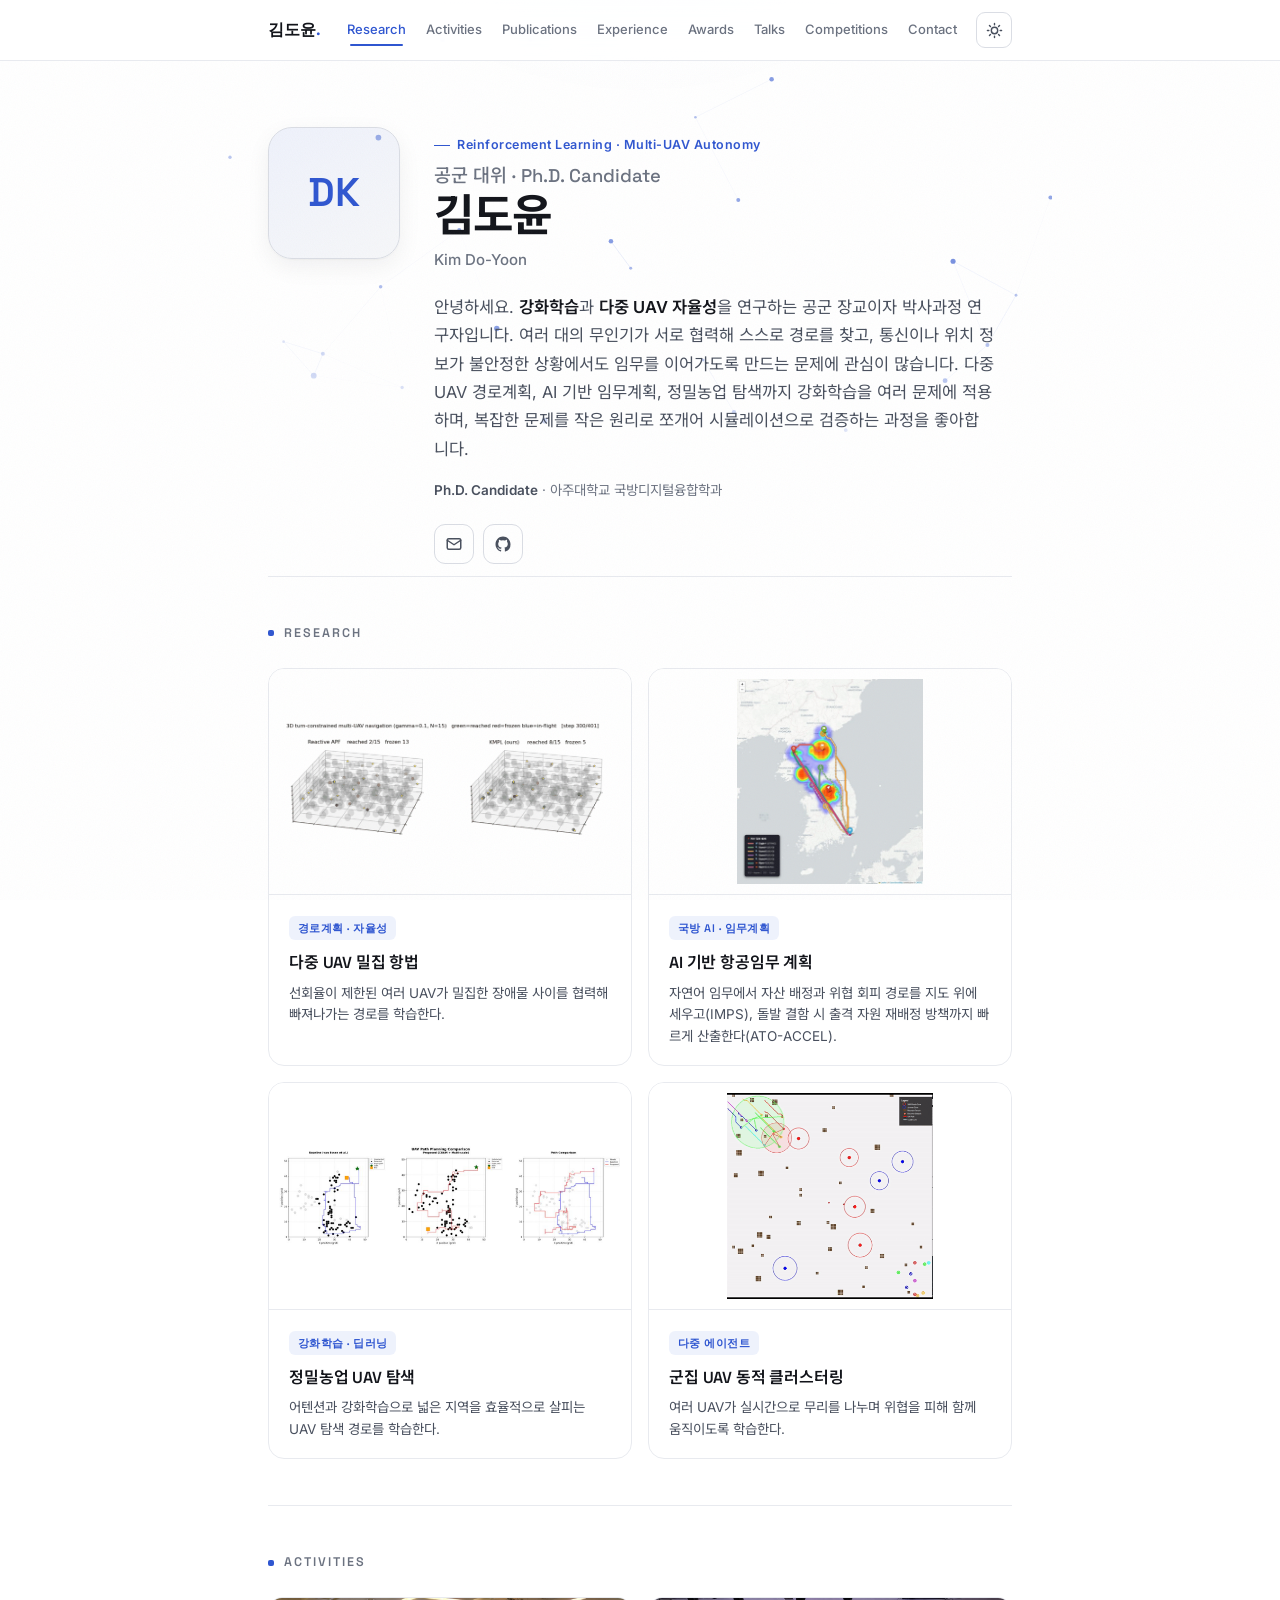
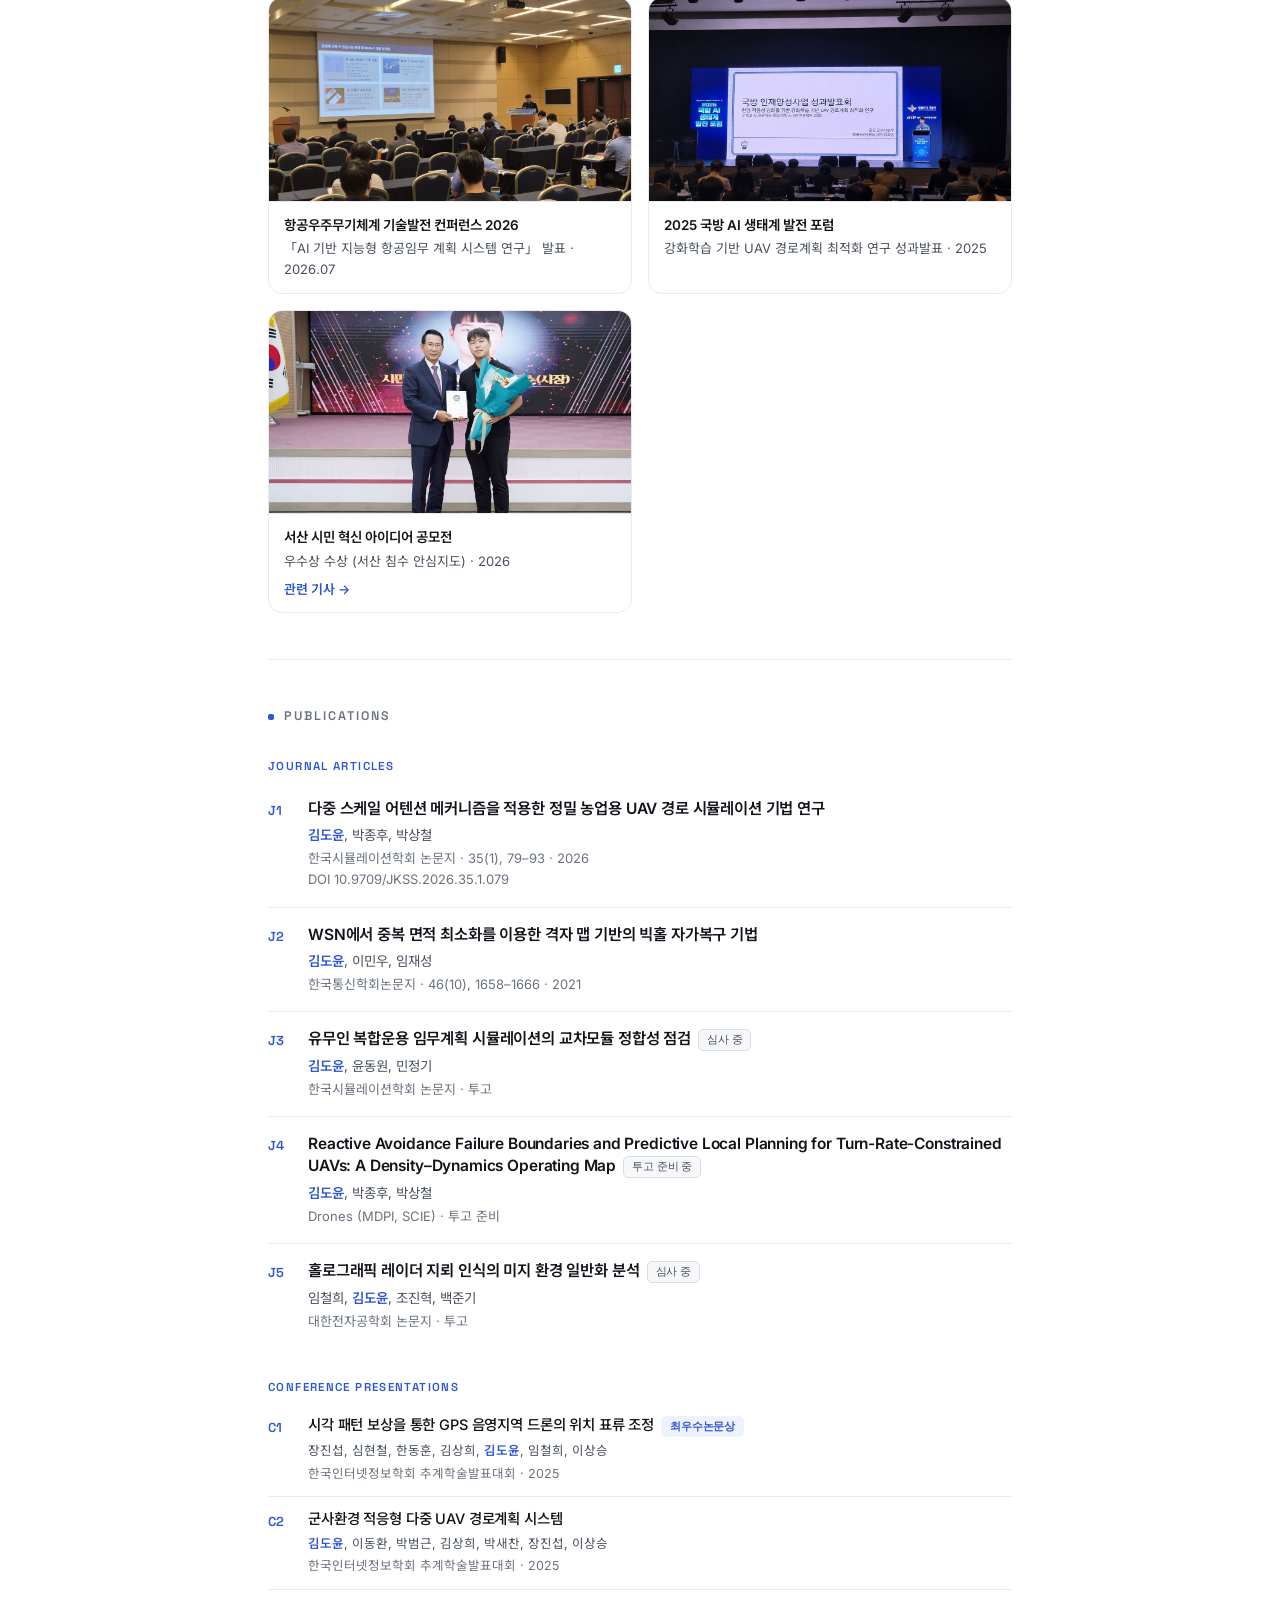
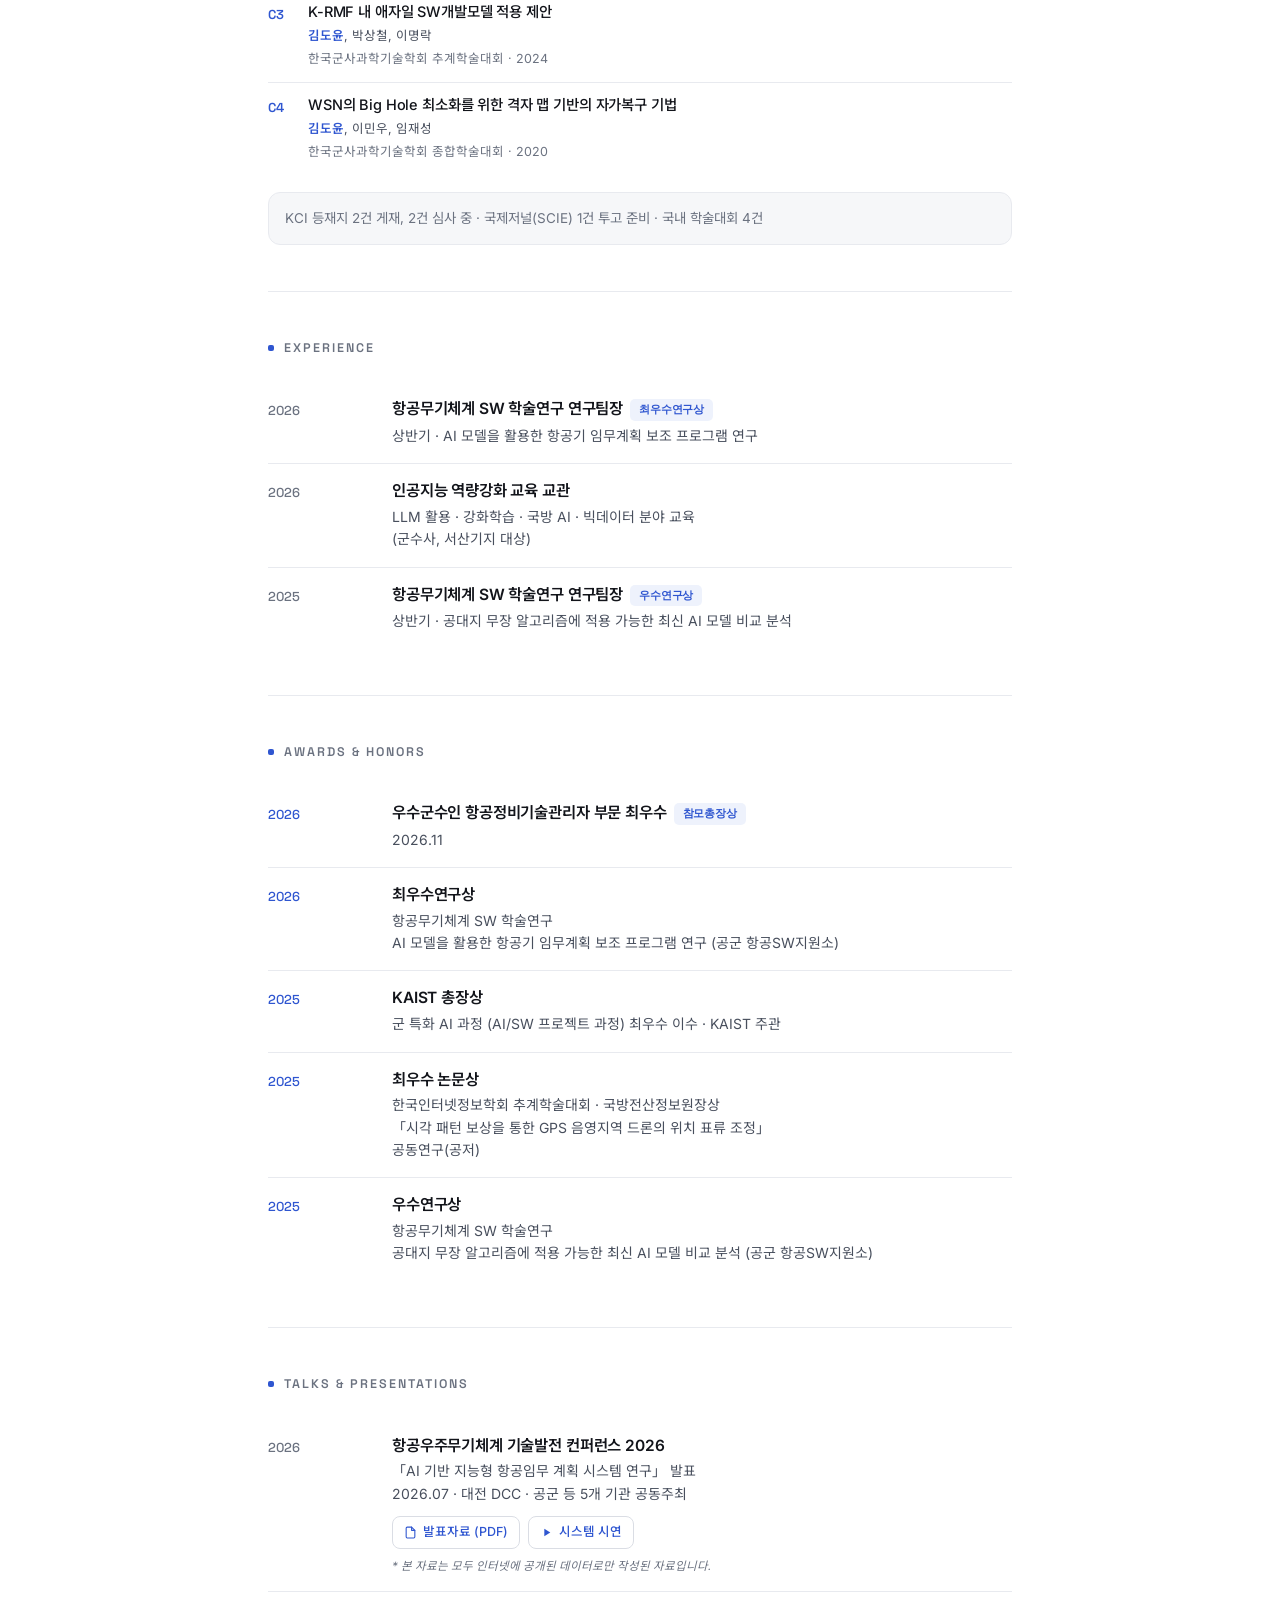
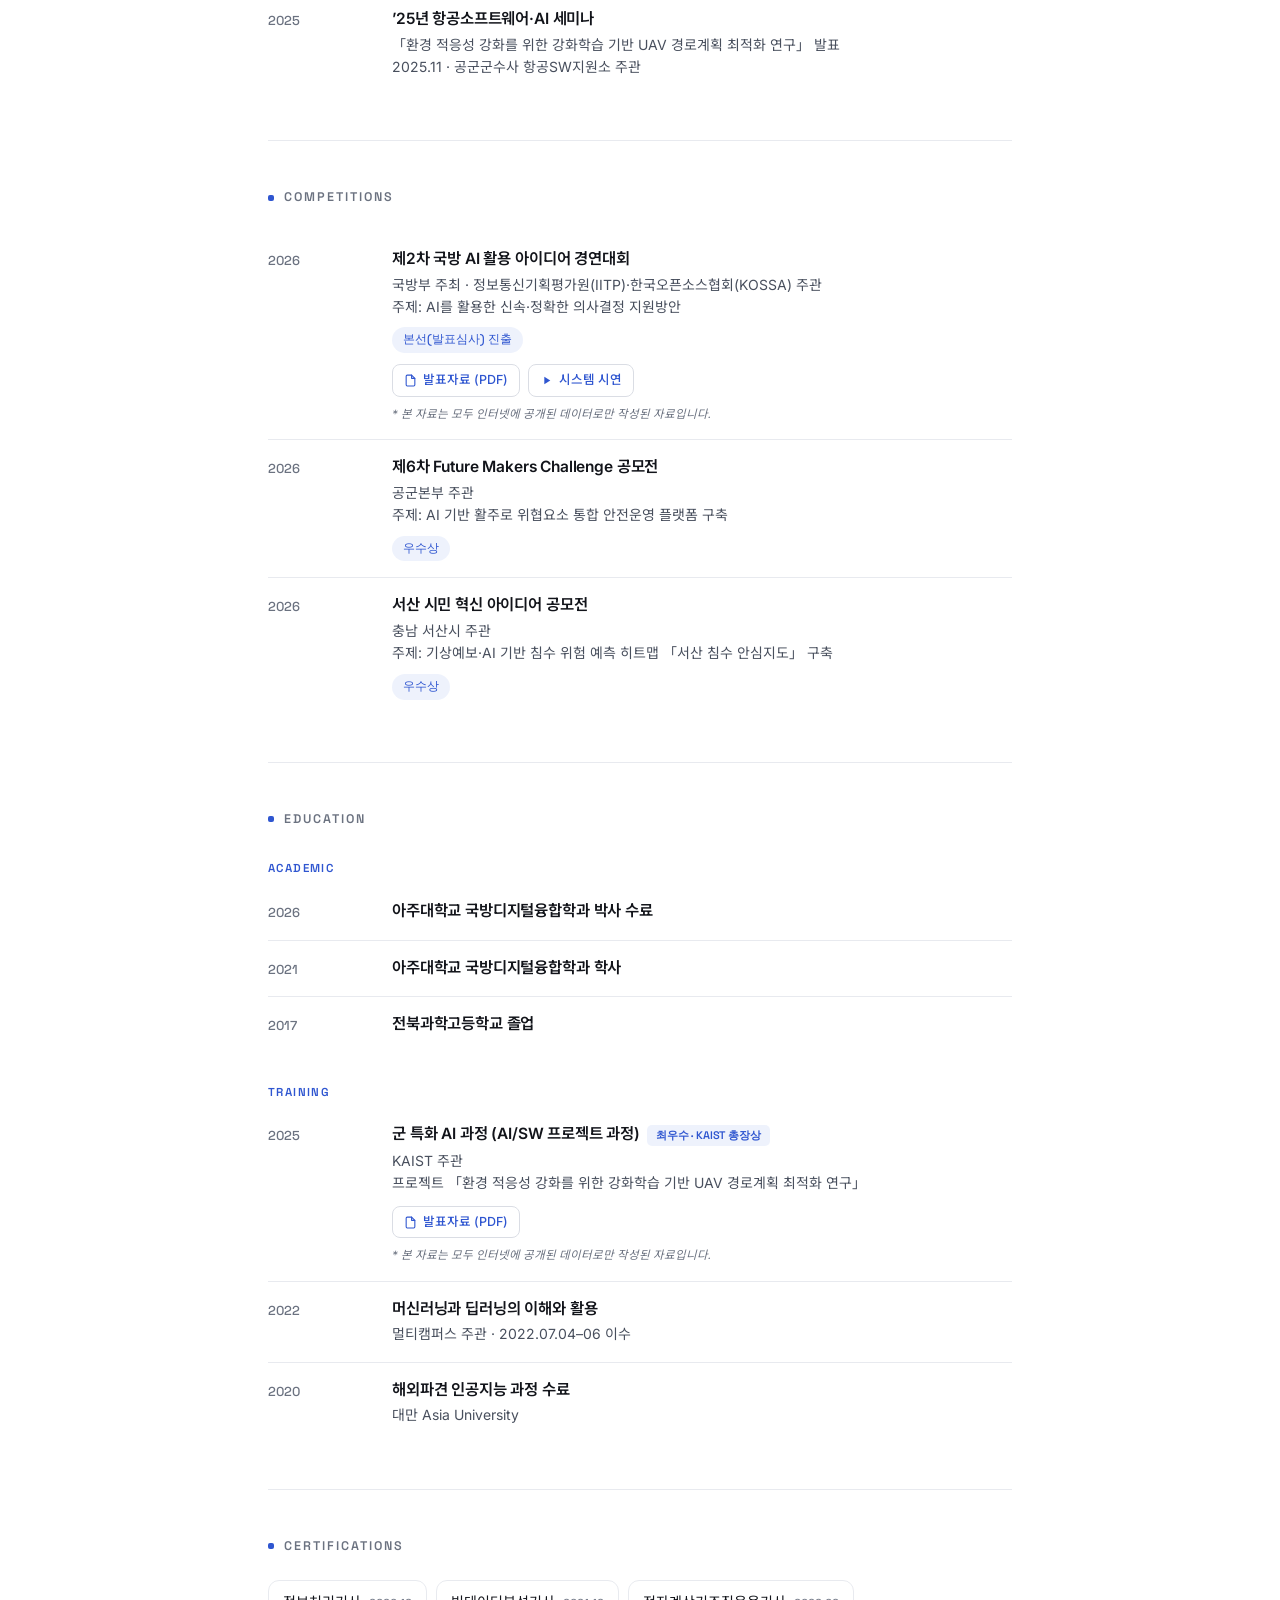
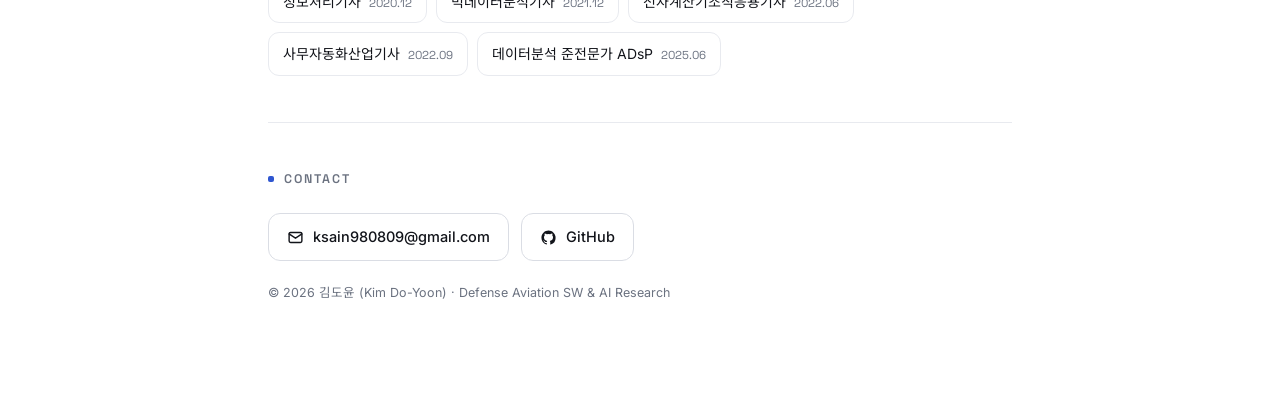
==== index.html @ 66ddaeb4 "Publications에 J5 홀로그래픽 레이더 지뢰 인식 논문 추가(심사 중) 대한전자공학회 논문지 투고(공저), 요약 심사 중 2건으로 갱신  Co-Authored-By: Cl" ====
<!DOCTYPE html>
<html lang="ko" data-theme="light">
<head>
<meta charset="UTF-8">
<meta name="viewport" content="width=device-width, initial-scale=1.0">
<title>김도윤 | 강화학습 · 다중 UAV 연구</title>
<meta name="description" content="공군 대위 김도윤. 강화학습과 다중 UAV 자율성 연구. UAV 경로계획, AI 기반 임무계획, 정밀농업 탐색.">
<meta name="author" content="김도윤 (Kim Do-Yoon)">
<link rel="canonical" href="https://dodo-port.github.io/">
<meta name="theme-color" content="#ffffff">
<meta property="og:type" content="website">
<meta property="og:title" content="김도윤 | 강화학습 · 다중 UAV 연구">
<meta property="og:description" content="공군 대위 김도윤. 강화학습과 다중 UAV 자율성 연구. UAV 경로계획, AI 기반 임무계획, 정밀농업 탐색.">
<meta property="og:url" content="https://dodo-port.github.io/">
<meta property="og:locale" content="ko_KR">
<meta name="twitter:card" content="summary">
<meta name="twitter:title" content="김도윤 | 강화학습 · 다중 UAV 연구">
<meta name="twitter:description" content="공군 대위 김도윤. 강화학습과 다중 UAV 자율성 연구.">
<link rel="preconnect" href="https://fonts.googleapis.com">
<link rel="preconnect" href="https://fonts.gstatic.com" crossorigin>
<link href="https://fonts.googleapis.com/css2?family=Space+Grotesk:wght@400;500;600;700&family=Inter:wght@400;500;600&family=Noto+Sans+KR:wght@400;500;700&display=swap" rel="stylesheet">
<script>(function(){try{var t=localStorage.getItem('theme');if(t)document.documentElement.setAttribute('data-theme',t);}catch(e){}})();</script>
<style>
  :root{
    --bg:#ffffff; --bg2:#f6f7f9; --card:#ffffff;
    --text:#12141a; --text-dim:#484f5d; --text-faint:#6b7280;
    --line:#e8eaef; --line2:#dadde4;
    --accent:#2f56d0; --accent2:#5b8def; --accent-weak:rgba(47,86,208,.08);
    --shadow:0 1px 2px rgba(18,20,26,.04),0 8px 24px rgba(18,20,26,.06);
    --swarm:47,86,208; --spot:rgba(47,86,208,.06);
  }
  [data-theme="dark"]{
    --bg:#0e1116; --bg2:#161b22; --card:#161b22;
    --text:#eef1f6; --text-dim:#aeb6c2; --text-faint:#828c9b;
    --line:#232a33; --line2:#2f3742;
    --accent:#7aa2ff; --accent2:#9db9ff; --accent-weak:rgba(122,162,255,.12);
    --shadow:0 1px 2px rgba(0,0,0,.3),0 10px 30px rgba(0,0,0,.4);
    --swarm:122,162,255; --spot:rgba(122,162,255,.12);
  }
  *{margin:0;padding:0;box-sizing:border-box;}
  html{background:var(--bg);scroll-behavior:smooth;}
  body{background:var(--bg);color:var(--text);font-family:'Inter','Noto Sans KR',sans-serif;
    font-size:16px;line-height:1.65;-webkit-font-smoothing:antialiased;transition:background .4s,color .4s;overflow-x:hidden;}
  ::selection{background:var(--accent-weak);}
  a:focus-visible,button:focus-visible,.icon:focus-visible,.cbtn:focus-visible,.themebtn:focus-visible,.nav a:focus-visible{outline:2px solid var(--accent);outline-offset:3px;border-radius:6px;}
  a{color:inherit;}
  h1,h2,h3,.display{font-family:'Space Grotesk','Noto Sans KR',sans-serif;}
  /* cursor spotlight (커서 따라 은은한 빛) */
  .spotlight{position:fixed;inset:0;z-index:0;pointer-events:none;
    background:radial-gradient(560px circle at var(--mx,50%) var(--my,-300px),var(--spot),transparent 72%);}
  /* film grain (아주 옅은 질감) */
  .grain{position:fixed;inset:0;z-index:2;pointer-events:none;opacity:.04;
    background-image:url("data:image/svg+xml,%3Csvg xmlns='http://www.w3.org/2000/svg' width='170' height='170'%3E%3Cfilter id='n'%3E%3CfeTurbulence type='fractalNoise' baseFrequency='0.85' numOctaves='2' stitchTiles='stitch'/%3E%3C/filter%3E%3Crect width='100%25' height='100%25' filter='url(%23n)'/%3E%3C/svg%3E");}
  [data-theme="dark"] .grain{opacity:.07;}

  /* ===== TOP BAR ===== */
  .topbar{position:sticky;top:0;z-index:50;background:color-mix(in srgb,var(--bg) 80%,transparent);
    backdrop-filter:blur(14px);border-bottom:1px solid var(--line);}
  .topbar-in{max-width:800px;margin:0 auto;padding:0 28px;height:60px;display:flex;align-items:center;justify-content:space-between;}
  .brand{font-family:'Space Grotesk',sans-serif;font-weight:600;font-size:16px;letter-spacing:-.01em;white-space:nowrap;flex:none;}
  .brand .dot{color:var(--accent);}
  .nav{display:flex;gap:2px;align-items:center;}
  .nav a{position:relative;font-size:13px;color:var(--text-faint);text-decoration:none;padding:7px 9px;border-radius:7px;
    transition:color .18s;font-weight:500;white-space:nowrap;}
  .nav a:hover{color:var(--text);}
  .nav a.active{color:var(--accent);}
  .nav a.active::after{content:'';position:absolute;left:12px;right:12px;bottom:2px;height:2px;background:var(--accent);border-radius:2px;}
  .themebtn{margin-left:8px;width:36px;height:36px;border:1px solid var(--line2);border-radius:9px;background:var(--card);
    color:var(--text-dim);cursor:pointer;display:inline-flex;align-items:center;justify-content:center;transition:all .2s;}
  .themebtn:hover{color:var(--accent);border-color:var(--accent);transform:rotate(-15deg);}
  .themebtn svg{width:17px;height:17px;}
  .themebtn .moon{display:none;} [data-theme="dark"] .themebtn .sun{display:none;} [data-theme="dark"] .themebtn .moon{display:block;}

  .wrap{max-width:800px;margin:0 auto;padding:0 28px;position:relative;z-index:1;}

  /* ===== HERO ===== */
  .hero{position:relative;padding:66px 0 12px;}
  #swarm{position:absolute;inset:-30px -40px auto -40px;height:420px;width:calc(100% + 80px);z-index:0;pointer-events:none;
    -webkit-mask-image:radial-gradient(120% 100% at 60% 30%,#000 40%,transparent 78%);
    mask-image:radial-gradient(120% 100% at 60% 30%,#000 40%,transparent 78%);opacity:.9;}
  .hero-in{position:relative;z-index:1;display:grid;grid-template-columns:132px 1fr;gap:34px;align-items:start;}
  .avatar{width:132px;height:132px;border-radius:24px;overflow:hidden;border:1px solid var(--line2);
    background:linear-gradient(150deg,var(--accent-weak),var(--bg2));display:flex;align-items:center;justify-content:center;box-shadow:var(--shadow);}
  .avatar img{width:100%;height:100%;object-fit:cover;display:block;}
  .avatar .ph{font-family:'Space Grotesk',sans-serif;font-weight:600;font-size:40px;color:var(--accent);}
  .eyebrow{font-size:12.5px;color:var(--accent);font-weight:600;letter-spacing:.04em;margin-bottom:10px;display:inline-flex;align-items:center;gap:7px;}
  .eyebrow::before{content:'';width:16px;height:1.5px;background:var(--accent);}
  h1{font-size:clamp(30px,5.4vw,44px);font-weight:700;line-height:1.05;letter-spacing:-.022em;}
  h1 .rank{color:var(--text-faint);font-weight:500;font-size:.42em;display:block;letter-spacing:0;margin-bottom:8px;}
  .name-en{font-size:15px;color:var(--text-faint);margin-top:9px;font-weight:500;}
  .bio{font-size:16.5px;color:var(--text-dim);line-height:1.72;margin-top:20px;max-width:560px;}
  .bio .hl{color:var(--text);font-weight:600;}
  .affil{font-size:13.5px;color:var(--text-faint);margin-top:16px;line-height:1.7;}
  .affil b{color:var(--text-dim);font-weight:600;}
  .icons{display:flex;flex-wrap:wrap;gap:9px;margin-top:22px;}
  .icon{width:40px;height:40px;border:1px solid var(--line2);border-radius:11px;background:var(--card);color:var(--text-dim);
    display:inline-flex;align-items:center;justify-content:center;text-decoration:none;transition:all .2s;}
  .icon:hover{color:#fff;background:var(--accent);border-color:var(--accent);transform:translateY(-3px);box-shadow:var(--shadow);}
  .icon svg{width:18px;height:18px;}

  /* hero load stagger */
  .hero-in .anim{opacity:0;transform:translateY(14px);animation:rise .7s cubic-bezier(.2,.7,.2,1) forwards;}
  .hero-in .avatar{opacity:0;transform:scale(.9);animation:pop .7s cubic-bezier(.2,.7,.2,1) forwards;}
  .a1{animation-delay:.05s;} .a2{animation-delay:.14s;} .a3{animation-delay:.22s;}
  .a4{animation-delay:.30s;} .a5{animation-delay:.38s;} .a6{animation-delay:.46s;}
  @keyframes rise{to{opacity:1;transform:none;}}
  @keyframes pop{to{opacity:1;transform:none;}}

  /* ===== SECTION ===== */
  section{padding:46px 0;border-top:1px solid var(--line);scroll-margin-top:72px;}
  .sec-label{font-family:'Space Grotesk',sans-serif;font-size:12.5px;color:var(--text-faint);letter-spacing:.16em;
    text-transform:uppercase;font-weight:600;margin-bottom:24px;display:flex;align-items:center;gap:10px;}
  .sec-label::before{content:'';width:6px;height:6px;border-radius:2px;background:var(--accent);}

  /* reveal on scroll */
  .reveal{opacity:0;transform:translateY(20px);transition:opacity .6s cubic-bezier(.2,.7,.2,1),transform .6s cubic-bezier(.2,.7,.2,1);}
  .reveal.show{opacity:1;transform:none;}

  /* research */
  .interests{display:grid;grid-template-columns:1fr 1fr;gap:14px;}
  .interest{position:relative;background:var(--card);border:1px solid var(--line);border-radius:16px;padding:22px;
    transition:border-color .25s,transform .25s,box-shadow .25s;overflow:hidden;}
  .interest::before{content:'';position:absolute;inset:0;background:linear-gradient(150deg,var(--accent-weak),transparent 60%);opacity:0;transition:opacity .25s;}
  .interest:hover{border-color:var(--accent);transform:translateY(-4px);box-shadow:var(--shadow);}
  .interest:hover::before{opacity:1;}
  .interest>*{position:relative;}
  .interest .tag{display:inline-block;font-family:'Space Grotesk',sans-serif;font-size:11px;font-weight:600;letter-spacing:.06em;
    color:var(--accent);background:var(--accent-weak);border-radius:6px;padding:3px 9px;margin-bottom:12px;}
  .interest h3{font-size:16px;font-weight:600;margin-bottom:6px;letter-spacing:-.01em;}
  .interest p{font-size:14px;color:var(--text-dim);line-height:1.6;}

  /* projects & demos */
  .demos{display:grid;grid-template-columns:1fr 1fr;gap:16px;}
  .demo{background:var(--card);border:1px solid var(--line);border-radius:16px;overflow:hidden;transition:border-color .25s,transform .25s,box-shadow .25s;}
  .demo:hover{border-color:var(--accent);transform:translateY(-3px);box-shadow:var(--shadow);}
  .demo .vid{position:relative;aspect-ratio:16/9;background:var(--bg2);border-bottom:1px solid var(--line);overflow:hidden;}
  .demo .vid iframe,.demo .vid video{position:absolute;inset:0;width:100%;height:100%;border:0;display:block;object-fit:cover;}
  .demo .vid .ph{position:absolute;inset:0;display:flex;flex-direction:column;align-items:center;justify-content:center;gap:9px;
    color:var(--text-faint);font-size:12.5px;text-align:center;padding:0 16px;}
  .demo .vid .ph svg{width:34px;height:34px;opacity:.55;}
  .demo .meta{padding:16px 18px;}
  .demo .meta h3{font-size:15.5px;font-weight:600;margin-bottom:5px;letter-spacing:-.01em;}
  .demo .meta p{font-size:13.5px;color:var(--text-dim);line-height:1.55;}

  /* publications */
  .pub{display:grid;grid-template-columns:26px 1fr;gap:14px;padding:16px 0;}
  .pub+.pub{border-top:1px solid var(--line);}
  .pub .n{font-family:'Space Grotesk',sans-serif;font-size:13px;color:var(--accent);font-weight:600;padding-top:2px;}
  .pub .t{font-size:15.5px;font-weight:600;line-height:1.4;letter-spacing:-.01em;}
  .pub .a{font-size:13.5px;color:var(--text-dim);margin-top:5px;line-height:1.5;}
  .pub .v{font-size:13px;color:var(--text-faint);margin-top:3px;}
  .pub .me{color:var(--accent);font-weight:600;}
  .badge{display:inline-block;font-family:'Space Grotesk',sans-serif;font-size:11px;font-weight:500;padding:2px 8px;border-radius:5px;
    margin-left:7px;vertical-align:middle;background:var(--bg2);color:var(--text-dim);border:1px solid var(--line2);}
  .badge.award{background:var(--accent-weak);color:var(--accent);border-color:transparent;font-weight:600;}
  #awards .row .when{color:var(--accent);}
  .summary{margin-top:18px;font-size:13.5px;color:var(--text-faint);background:var(--bg2);border-radius:12px;padding:14px 16px;
    border:1px solid var(--line);}
  .pub.mini{padding:12px 0;}
  .pub.mini .t{font-size:14.5px;font-weight:500;}
  .pub.mini .a,.pub.mini .v{font-size:12.5px;}

  /* rows */
  .row{display:grid;grid-template-columns:104px 1fr;gap:20px;padding:16px 0;}
  .row+.row{border-top:1px solid var(--line);}
  .row .when{font-family:'Space Grotesk',sans-serif;font-size:13px;color:var(--text-faint);font-weight:500;padding-top:2px;}
  .row .head{font-size:15.5px;font-weight:600;letter-spacing:-.01em;line-height:1.4;}
  .row .desc{font-size:14px;color:var(--text-dim);margin-top:4px;line-height:1.6;}
  .desc,.row .head,.pub .t,.pub .a,.pub .v,.bio,.interest p{text-wrap:pretty;}
  .row .pill{display:inline-block;font-family:'Space Grotesk',sans-serif;font-size:12px;font-weight:500;color:var(--accent);
    background:var(--accent-weak);border-radius:20px;padding:3px 11px;margin-top:9px;}
  .links{display:flex;flex-wrap:wrap;gap:8px;margin-top:11px;}
  .rlink{display:inline-flex;align-items:center;gap:6px;font-size:12.5px;font-weight:500;color:var(--accent);text-decoration:none;
    border:1px solid var(--line2);border-radius:8px;padding:5px 11px;background:var(--card);transition:all .18s;}
  .rlink:hover{color:#fff;background:var(--accent);border-color:var(--accent);}
  .rlink svg{width:13px;height:13px;flex:none;}
  .note{font-size:11.5px;color:var(--text-faint);margin-top:9px;font-style:italic;line-height:1.5;}
  .subgrp{font-family:'Space Grotesk',sans-serif;font-size:11.5px;color:var(--accent);letter-spacing:.12em;text-transform:uppercase;font-weight:600;margin:0 0 6px;}
  .subgrp:not(:first-of-type){margin-top:30px;}

  /* chips */
  .chips{display:flex;flex-wrap:wrap;gap:9px;}
  .chip{display:inline-flex;align-items:baseline;gap:8px;font-size:14px;background:var(--card);border:1px solid var(--line);
    border-radius:11px;padding:9px 14px;transition:border-color .2s,transform .2s;}
  .chip:hover{border-color:var(--accent);transform:translateY(-2px);}
  .chip .d{font-family:'Space Grotesk',sans-serif;font-size:11.5px;color:var(--text-faint);}

  /* contact */
  .contact-row{display:flex;flex-wrap:wrap;gap:12px;align-items:center;margin-bottom:18px;}
  .cbtn{display:inline-flex;align-items:center;gap:9px;font-size:14.5px;font-weight:500;color:var(--text);text-decoration:none;
    border:1px solid var(--line2);border-radius:12px;padding:11px 18px;background:var(--card);transition:all .2s;}
  .cbtn:hover{color:#fff;background:var(--accent);border-color:var(--accent);transform:translateY(-2px);box-shadow:var(--shadow);}
  .cbtn svg{width:17px;height:17px;}
  .foot{font-size:12.5px;color:var(--text-faint);margin-top:22px;padding-bottom:64px;}

  /* research cards (그림 포함) */
  .rcards{display:grid;grid-template-columns:1fr 1fr;gap:16px;}
  .rcard{background:var(--card);border:1px solid var(--line);border-radius:16px;overflow:hidden;transition:border-color .25s,transform .25s,box-shadow .25s;}
  .rcard:hover{border-color:var(--accent);transform:translateY(-4px);box-shadow:var(--shadow);}
  .rcard .media{aspect-ratio:16/10;background:var(--card);border-bottom:1px solid var(--line);display:flex;align-items:center;justify-content:center;overflow:hidden;padding:10px;}
  .rcard .media img{width:100%;height:100%;object-fit:contain;display:block;}
  .rcard .meta{padding:18px 20px;}
  .rcard .rtag{display:inline-block;font-family:'Space Grotesk',sans-serif;font-size:11px;font-weight:600;letter-spacing:.04em;color:var(--accent);background:var(--accent-weak);border-radius:6px;padding:3px 9px;margin-bottom:10px;}
  .rcard h3{font-size:16px;font-weight:600;letter-spacing:-.01em;margin-bottom:6px;}
  .rcard p{font-size:13.5px;color:var(--text-dim);line-height:1.6;}

  /* activity gallery */
  .gallery{display:grid;grid-template-columns:1fr 1fr;gap:16px;}
  .gitem{border:1px solid var(--line);border-radius:14px;overflow:hidden;background:var(--card);transition:border-color .25s,transform .25s;}
  .gitem:hover{border-color:var(--accent);transform:translateY(-3px);}
  .gitem img{width:100%;aspect-ratio:16/9;object-fit:cover;display:block;border-bottom:1px solid var(--line);}
  .gitem .cap{padding:12px 15px;font-size:13px;color:var(--text-dim);}
  .gitem .cap b{color:var(--text);font-weight:600;display:block;font-size:13.5px;margin-bottom:2px;}
  .gitem .cap a{display:inline-block;margin-top:7px;color:var(--accent);font-weight:600;text-decoration:none;}
  .gitem .cap a:hover{text-decoration:underline;}

  @media(max-width:640px){
    .topbar-in{gap:10px;}
    .brand{flex:none;}
    .nav{overflow-x:auto;flex-wrap:nowrap;-webkit-overflow-scrolling:touch;scrollbar-width:none;}
    .nav::-webkit-scrollbar{display:none;}
    .nav a{padding:7px 8px;font-size:12.5px;white-space:nowrap;}
    .hero-in{grid-template-columns:1fr;gap:22px;}
    .avatar{width:104px;height:104px;}
    .interests{grid-template-columns:1fr;}
    .rcards{grid-template-columns:1fr;}
    .gallery{grid-template-columns:1fr;}
    .demos{grid-template-columns:1fr;}
    .row{grid-template-columns:1fr;gap:5px;}
    #swarm{height:340px;}
  }
  @media(prefers-reduced-motion:reduce){
    .hero-in .anim,.hero-in .avatar{animation:none;opacity:1;transform:none;}
    .reveal{opacity:1;transform:none;transition:none;}
    #swarm{display:none;}
    .spotlight{display:none;}
    html{scroll-behavior:auto;}
  }
</style>
</head>
<body>
<div class="spotlight" aria-hidden="true"></div>
<div class="grain" aria-hidden="true"></div>

<div class="topbar">
  <div class="topbar-in">
    <div class="brand">김도윤<span class="dot">.</span></div>
    <nav class="nav">
      <a href="#research">Research</a>
      <a href="#activities">Activities</a>
      <a href="#pub">Publications</a>
      <a href="#exp">Experience</a>
      <a href="#awards">Awards</a>
      <a href="#talks">Talks</a>
      <a href="#comp">Competitions</a>
      <a href="#contact">Contact</a>
      <button class="themebtn" id="themeBtn" aria-label="다크/라이트 전환" title="다크/라이트 전환">
        <svg class="sun" viewBox="0 0 24 24" fill="none" stroke="currentColor" stroke-width="2" stroke-linecap="round"><circle cx="12" cy="12" r="4.5"/><path d="M12 2v2M12 20v2M4.9 4.9l1.4 1.4M17.7 17.7l1.4 1.4M2 12h2M20 12h2M4.9 19.1l1.4-1.4M17.7 6.3l1.4-1.4"/></svg>
        <svg class="moon" viewBox="0 0 24 24" fill="none" stroke="currentColor" stroke-width="2" stroke-linecap="round" stroke-linejoin="round"><path d="M21 12.8A9 9 0 1111.2 3a7 7 0 009.8 9.8z"/></svg>
      </button>
    </nav>
  </div>
</div>

<div class="wrap">
  <header class="hero">
    <canvas id="swarm"></canvas>
    <div class="hero-in">
      <!-- 프로필 사진: profile.jpg 를 저장소에 올린 뒤 아래 <img> 주석을 풀고 .ph 를 지우세요 -->
      <div class="avatar">
        <!-- <img src="profile.jpg" alt="김도윤 프로필 사진"> -->
        <span class="ph">DK</span>
      </div>
      <div>
        <div class="eyebrow anim a1">Reinforcement Learning · Multi-UAV Autonomy</div>
        <h1 class="anim a2"><span class="rank">공군 대위 · Ph.D. Candidate</span>김도윤</h1>
        <div class="name-en anim a2">Kim Do-Yoon</div>
        <p class="bio anim a3">안녕하세요. <span class="hl">강화학습</span>과 <span class="hl">다중 UAV 자율성</span>을 연구하는 공군 장교이자 박사과정 연구자입니다. 여러 대의 무인기가 서로 협력해 스스로 경로를 찾고, 통신이나 위치 정보가 불안정한 상황에서도 임무를 이어가도록 만드는 문제에 관심이 많습니다. 다중 UAV 경로계획, AI 기반 임무계획, 정밀농업 탐색까지 강화학습을 여러 문제에 적용하며, 복잡한 문제를 작은 원리로 쪼개어 시뮬레이션으로 검증하는 과정을 좋아합니다.</p>
        <div class="affil anim a4">
          <b>Ph.D. Candidate</b> · 아주대학교 국방디지털융합학과
        </div>
        <div class="icons anim a5">
          <a class="icon" href="mailto:ksain980809@gmail.com" aria-label="Email" title="Email">
            <svg viewBox="0 0 24 24" fill="none" stroke="currentColor" stroke-width="2" stroke-linecap="round" stroke-linejoin="round"><rect x="3" y="5" width="18" height="14" rx="2"/><path d="m3 7 9 6 9-6"/></svg></a>
          <a class="icon" href="https://github.com/dodo-port" target="_blank" rel="noopener" aria-label="GitHub" title="GitHub">
            <svg viewBox="0 0 24 24" fill="currentColor"><path d="M12 2C6.48 2 2 6.58 2 12.25c0 4.53 2.87 8.37 6.84 9.73.5.1.68-.22.68-.49 0-.24-.01-.87-.01-1.71-2.78.62-3.37-1.37-3.37-1.37-.45-1.19-1.11-1.5-1.11-1.5-.91-.64.07-.62.07-.62 1 .07 1.53 1.06 1.53 1.06.89 1.56 2.34 1.11 2.91.85.09-.66.35-1.11.63-1.37-2.22-.26-4.55-1.14-4.55-5.07 0-1.12.39-2.03 1.03-2.75-.1-.26-.45-1.3.1-2.71 0 0 .84-.28 2.75 1.05a9.3 9.3 0 0 1 5 0c1.91-1.33 2.75-1.05 2.75-1.05.55 1.41.2 2.45.1 2.71.64.72 1.03 1.63 1.03 2.75 0 3.94-2.34 4.81-4.57 5.06.36.32.68.94.68 1.9 0 1.37-.01 2.48-.01 2.81 0 .27.18.6.69.49A10.02 10.02 0 0 0 22 12.25C22 6.58 17.52 2 12 2z"/></svg></a>
          <!-- Scholar / LinkedIn: URL 확정되면 주석 해제
          <a class="icon" href="구글학술_URL" target="_blank" rel="noopener" aria-label="Google Scholar"><svg viewBox="0 0 24 24" fill="currentColor"><path d="M12 3 1 9l11 6 9-4.91V17h2V9L12 3zM5 13.18v3.5L12 21l7-4.32v-3.5L12 17l-7-3.82z"/></svg></a>
          <a class="icon" href="링크드인_URL" target="_blank" rel="noopener" aria-label="LinkedIn"><svg viewBox="0 0 24 24" fill="currentColor"><path d="M6.94 5A1.94 1.94 0 1 1 3.06 5a1.94 1.94 0 0 1 3.88 0zM3.4 8.5h3.1V21H3.4zM9.2 8.5h2.97v1.71h.04c.41-.78 1.42-1.6 2.93-1.6 3.13 0 3.71 2.06 3.71 4.74V21h-3.1v-5.66c0-1.35-.02-3.08-1.88-3.08-1.88 0-2.17 1.47-2.17 2.98V21H9.2z"/></svg></a>
          -->
        </div>
      </div>
    </div>
  </header>

  <section id="research" class="reveal">
    <div class="sec-label">Research</div>
    <div class="rcards">
      <div class="rcard"><div class="media"><img src="assets/research/kmpl.gif" alt="다중 UAV 밀집 항법 시연" loading="lazy"></div><div class="meta"><span class="rtag">경로계획 · 자율성</span><h3>다중 UAV 밀집 항법</h3><p>선회율이 제한된 여러 UAV가 밀집한 장애물 사이를 협력해 빠져나가는 경로를 학습한다.</p></div></div>
      <div class="rcard"><div class="media"><img src="assets/research/imps.jpg" alt="AI 기반 항공임무 계획" loading="lazy"></div><div class="meta"><span class="rtag">국방 AI · 임무계획</span><h3>AI 기반 항공임무 계획</h3><p>자연어 임무에서 자산 배정과 위협 회피 경로를 지도 위에 세우고(IMPS), 돌발 결함 시 출격 자원 재배정 방책까지 빠르게 산출한다(ATO-ACCEL).</p></div></div>
      <div class="rcard"><div class="media"><img src="assets/research/ms.jpg" alt="정밀농업 UAV 탐색 경로" loading="lazy"></div><div class="meta"><span class="rtag">강화학습 · 딥러닝</span><h3>정밀농업 UAV 탐색</h3><p>어텐션과 강화학습으로 넓은 지역을 효율적으로 살피는 UAV 탐색 경로를 학습한다.</p></div></div>
      <div class="rcard"><div class="media"><img src="assets/research/kaist.gif" alt="군집 UAV 동적 클러스터링 시연" loading="lazy"></div><div class="meta"><span class="rtag">다중 에이전트</span><h3>군집 UAV 동적 클러스터링</h3><p>여러 UAV가 실시간으로 무리를 나누며 위협을 피해 함께 움직이도록 학습한다.</p></div></div>
    </div>
  </section>

  <section id="activities" class="reveal">
    <div class="sec-label">Activities</div>
    <div class="gallery">
      <div class="gitem"><img src="assets/activity/talk_conf2026.jpg" alt="항공우주무기체계 기술발전 컨퍼런스 2026 발표" loading="lazy"><div class="cap"><b>항공우주무기체계 기술발전 컨퍼런스 2026</b>「AI 기반 지능형 항공임무 계획 시스템 연구」 발표 · 2026.07</div></div>
      <div class="gitem"><img src="assets/activity/talk_forum2025.jpg" alt="2025 국방 AI 생태계 발전 포럼 성과발표" loading="lazy"><div class="cap"><b>2025 국방 AI 생태계 발전 포럼</b>강화학습 기반 UAV 경로계획 최적화 연구 성과발표 · 2025</div></div>
      <div class="gitem"><img src="assets/activity/award_seosan.jpg" alt="서산 시민 혁신 아이디어 공모전 우수상 수상" loading="lazy"><div class="cap"><b>서산 시민 혁신 아이디어 공모전</b>우수상 수상 (서산 침수 안심지도) · 2026<br><a href="https://cc.newdaily.co.kr/site/data/html/2026/09/15/2026091500018.html" target="_blank" rel="noopener">관련 기사 →</a></div></div>
    </div>
  </section>

  <!-- ===== PROJECTS & DEMOS (임시 숨김. 영상 준비되면 아래 section의 hidden 속성 제거 + 네비에 Demos 링크 복원) ===== -->
  <section id="demos" class="reveal" hidden>
    <div class="sec-label">Projects &amp; Demos</div>
    <div class="demos">
      <!--
        영상 카드 사용법 (카드 하나 = <div class="demo">), 복사해서 늘리면 됩니다.
        · YouTube(권장): .vid 안의 <iframe> 주석을 풀고 VIDEO_ID 만 교체, 아래 .ph 는 지우기
          예) <iframe src="https://www.youtube.com/embed/abc123" title="데모" allowfullscreen loading="lazy"></iframe>
        · 직접 올린 mp4(짧은 클립): <video controls preload="metadata" src="videos/demo1.mp4"></video>
        ※ 본인이 제작 + 민감내용 없는 영상만!
      -->
      <div class="demo">
        <div class="vid">
          <!-- <iframe src="https://www.youtube.com/embed/VIDEO_ID" title="데모 영상" allowfullscreen loading="lazy"></iframe> -->
          <div class="ph">
            <svg viewBox="0 0 24 24" fill="none" stroke="currentColor" stroke-width="1.5"><circle cx="12" cy="12" r="9.2"/><path d="M10 8.4l6 3.6-6 3.6z" fill="currentColor" stroke="none"/></svg>
            영상 자리: 제작하신 데모 링크를 넣어주세요
          </div>
        </div>
        <div class="meta"><h3>프로젝트 제목</h3><p>한 줄 설명: 무엇을, 어떻게, 어떤 결과.</p></div>
      </div>
      <div class="demo">
        <div class="vid">
          <div class="ph">
            <svg viewBox="0 0 24 24" fill="none" stroke="currentColor" stroke-width="1.5"><circle cx="12" cy="12" r="9.2"/><path d="M10 8.4l6 3.6-6 3.6z" fill="currentColor" stroke="none"/></svg>
            영상 자리: 제작하신 데모 링크를 넣어주세요
          </div>
        </div>
        <div class="meta"><h3>프로젝트 제목</h3><p>한 줄 설명: 무엇을, 어떻게, 어떤 결과.</p></div>
      </div>
    </div>
  </section>

  <section id="pub" class="reveal">
    <div class="sec-label">Publications</div>

    <div class="subgrp">Journal Articles</div>
    <div class="pub"><div class="n">J1</div><div><div class="t">다중 스케일 어텐션 메커니즘을 적용한 정밀 농업용 UAV 경로 시뮬레이션 기법 연구</div><div class="a"><span class="me">김도윤</span>, 박종후, 박상철</div><div class="v">한국시뮬레이션학회 논문지 · 35(1), 79–93 · 2026<br>DOI 10.9709/JKSS.2026.35.1.079</div></div></div>
    <div class="pub"><div class="n">J2</div><div><div class="t">WSN에서 중복 면적 최소화를 이용한 격자 맵 기반의 빅홀 자가복구 기법</div><div class="a"><span class="me">김도윤</span>, 이민우, 임재성</div><div class="v">한국통신학회논문지 · 46(10), 1658–1666 · 2021</div></div></div>
    <div class="pub"><div class="n">J3</div><div><div class="t">유무인 복합운용 임무계획 시뮬레이션의 교차모듈 정합성 점검<span class="badge">심사 중</span></div><div class="a"><span class="me">김도윤</span>, 윤동원, 민정기</div><div class="v">한국시뮬레이션학회 논문지 · 투고</div></div></div>
    <div class="pub"><div class="n">J4</div><div><div class="t">Reactive Avoidance Failure Boundaries and Predictive Local Planning for Turn-Rate-Constrained UAVs: A Density–Dynamics Operating Map<span class="badge">투고 준비 중</span></div><div class="a"><span class="me">김도윤</span>, 박종후, 박상철</div><div class="v">Drones (MDPI, SCIE) · 투고 준비</div></div></div>
    <div class="pub"><div class="n">J5</div><div><div class="t">홀로그래픽 레이더 지뢰 인식의 미지 환경 일반화 분석<span class="badge">심사 중</span></div><div class="a">임철희, <span class="me">김도윤</span>, 조진혁, 백준기</div><div class="v">대한전자공학회 논문지 · 투고</div></div></div>

    <div class="subgrp">Conference Presentations</div>
    <div class="pub mini"><div class="n">C1</div><div><div class="t">시각 패턴 보상을 통한 GPS 음영지역 드론의 위치 표류 조정<span class="badge award">최우수논문상</span></div><div class="a">장진섭, 심현철, 한동훈, 김상희, <span class="me">김도윤</span>, 임철희, 이상승</div><div class="v">한국인터넷정보학회 추계학술발표대회 · 2025</div></div></div>
    <div class="pub mini"><div class="n">C2</div><div><div class="t">군사환경 적응형 다중 UAV 경로계획 시스템</div><div class="a"><span class="me">김도윤</span>, 이동환, 박범근, 김상희, 박새찬, 장진섭, 이상승</div><div class="v">한국인터넷정보학회 추계학술발표대회 · 2025</div></div></div>
    <div class="pub mini"><div class="n">C3</div><div><div class="t">K-RMF 내 애자일 SW개발모델 적용 제안</div><div class="a"><span class="me">김도윤</span>, 박상철, 이명락</div><div class="v">한국군사과학기술학회 추계학술대회 · 2024</div></div></div>
    <div class="pub mini"><div class="n">C4</div><div><div class="t">WSN의 Big Hole 최소화를 위한 격자 맵 기반의 자가복구 기법</div><div class="a"><span class="me">김도윤</span>, 이민우, 임재성</div><div class="v">한국군사과학기술학회 종합학술대회 · 2020</div></div></div>

    <div class="summary">KCI 등재지 2건 게재, 2건 심사 중 · 국제저널(SCIE) 1건 투고 준비 · 국내 학술대회 4건</div>
  </section>

  <section id="exp" class="reveal">
    <div class="sec-label">Experience</div>
    <div class="row"><div class="when">2026</div><div><div class="head">항공무기체계 SW 학술연구 연구팀장<span class="badge award">최우수연구상</span></div><div class="desc">상반기 · AI 모델을 활용한 항공기 임무계획 보조 프로그램 연구</div></div></div>
    <div class="row"><div class="when">2026</div><div><div class="head">인공지능 역량강화 교육 교관</div><div class="desc">LLM 활용 · 강화학습 · 국방 AI · 빅데이터 분야 교육<br>(군수사, 서산기지 대상)</div></div></div>
    <div class="row"><div class="when">2025</div><div><div class="head">항공무기체계 SW 학술연구 연구팀장<span class="badge award">우수연구상</span></div><div class="desc">상반기 · 공대지 무장 알고리즘에 적용 가능한 최신 AI 모델 비교 분석</div></div></div>
  </section>

  <!-- ===== AWARDS ===== -->
  <section id="awards" class="reveal">
    <div class="sec-label">Awards &amp; Honors</div>
    <div class="row"><div class="when">2026</div><div><div class="head">우수군수인 항공정비기술관리자 부문 최우수<span class="badge award">참모총장상</span></div><div class="desc">2026.11</div></div></div>
    <div class="row"><div class="when">2026</div><div><div class="head">최우수연구상</div><div class="desc">항공무기체계 SW 학술연구<br>AI 모델을 활용한 항공기 임무계획 보조 프로그램 연구 (공군 항공SW지원소)</div></div></div>
    <div class="row"><div class="when">2025</div><div><div class="head">KAIST 총장상</div><div class="desc">군 특화 AI 과정 (AI/SW 프로젝트 과정) 최우수 이수 · KAIST 주관</div></div></div>
    <div class="row"><div class="when">2025</div><div><div class="head">최우수 논문상</div><div class="desc">한국인터넷정보학회 추계학술대회 · 국방전산정보원장상<br>「시각 패턴 보상을 통한 GPS 음영지역 드론의 위치 표류 조정」<br>공동연구(공저)</div></div></div>
    <div class="row"><div class="when">2025</div><div><div class="head">우수연구상</div><div class="desc">항공무기체계 SW 학술연구<br>공대지 무장 알고리즘에 적용 가능한 최신 AI 모델 비교 분석 (공군 항공SW지원소)</div></div></div>
  </section>

  <!-- ===== TALKS ===== -->
  <section id="talks" class="reveal">
    <div class="sec-label">Talks &amp; Presentations</div>
    <div class="row"><div class="when">2026</div><div><div class="head">항공우주무기체계 기술발전 컨퍼런스 2026</div><div class="desc">「AI 기반 지능형 항공임무 계획 시스템 연구」 발표<br>2026.07 · 대전 DCC · 공군 등 5개 기관 공동주최</div>
      <div class="links">
        <a class="rlink" href="assets/IMPS_briefing.pdf" target="_blank" rel="noopener"><svg viewBox="0 0 24 24" fill="none" stroke="currentColor" stroke-width="2" stroke-linecap="round" stroke-linejoin="round"><path d="M14 2H6a2 2 0 0 0-2 2v16a2 2 0 0 0 2 2h12a2 2 0 0 0 2-2V8z"/><path d="M14 2v6h6"/></svg>발표자료 (PDF)</a>
        <a class="rlink" href="https://youtu.be/RTxvAQh6CWM" target="_blank" rel="noopener"><svg viewBox="0 0 24 24" fill="currentColor"><path d="M8 5v14l11-7z"/></svg>시스템 시연</a>
      </div>
      <div class="note">* 본 자료는 모두 인터넷에 공개된 데이터로만 작성된 자료입니다.</div></div></div>
    <div class="row"><div class="when">2025</div><div><div class="head">’25년 항공소프트웨어·AI 세미나</div><div class="desc">「환경 적응성 강화를 위한 강화학습 기반 UAV 경로계획 최적화 연구」 발표<br>2025.11 · 공군군수사 항공SW지원소 주관</div></div></div>
  </section>

  <section id="comp" class="reveal">
    <div class="sec-label">Competitions</div>
    <div class="row"><div class="when">2026</div><div><div class="head">제2차 국방 AI 활용 아이디어 경연대회</div><div class="desc">국방부 주최 · 정보통신기획평가원(IITP)·한국오픈소스협회(KOSSA) 주관<br>주제: AI를 활용한 신속·정확한 의사결정 지원방안</div><span class="pill">본선(발표심사) 진출</span>
      <div class="links">
        <a class="rlink" href="assets/ATO-ACCEL_briefing.pdf" target="_blank" rel="noopener"><svg viewBox="0 0 24 24" fill="none" stroke="currentColor" stroke-width="2" stroke-linecap="round" stroke-linejoin="round"><path d="M14 2H6a2 2 0 0 0-2 2v16a2 2 0 0 0 2 2h12a2 2 0 0 0 2-2V8z"/><path d="M14 2v6h6"/></svg>발표자료 (PDF)</a>
        <a class="rlink" href="https://youtu.be/B9IvDbeuuik" target="_blank" rel="noopener"><svg viewBox="0 0 24 24" fill="currentColor"><path d="M8 5v14l11-7z"/></svg>시스템 시연</a>
      </div>
      <div class="note">* 본 자료는 모두 인터넷에 공개된 데이터로만 작성된 자료입니다.</div></div></div>
    <div class="row"><div class="when">2026</div><div><div class="head">제6차 Future Makers Challenge 공모전</div><div class="desc">공군본부 주관<br>주제: AI 기반 활주로 위협요소 통합 안전운영 플랫폼 구축</div><span class="pill">우수상</span></div></div>
    <div class="row"><div class="when">2026</div><div><div class="head">서산 시민 혁신 아이디어 공모전</div><div class="desc">충남 서산시 주관<br>주제: 기상예보·AI 기반 침수 위험 예측 히트맵 「서산 침수 안심지도」 구축</div><span class="pill">우수상</span></div></div>
  </section>

  <section id="edu" class="reveal">
    <div class="sec-label">Education</div>
    <div class="subgrp">Academic</div>
    <div class="row"><div class="when">2026</div><div><div class="head">아주대학교 국방디지털융합학과 박사 수료</div></div></div>
    <div class="row"><div class="when">2021</div><div><div class="head">아주대학교 국방디지털융합학과 학사</div></div></div>
    <div class="row"><div class="when">2017</div><div><div class="head">전북과학고등학교 졸업</div></div></div>
    <div class="subgrp">Training</div>
    <div class="row"><div class="when">2025</div><div><div class="head">군 특화 AI 과정 (AI/SW 프로젝트 과정)<span class="badge award">최우수 · KAIST 총장상</span></div><div class="desc">KAIST 주관<br>프로젝트 「환경 적응성 강화를 위한 강화학습 기반 UAV 경로계획 최적화 연구」</div>
      <div class="links">
        <a class="rlink" href="assets/kaist_ai_project.pdf" target="_blank" rel="noopener"><svg viewBox="0 0 24 24" fill="none" stroke="currentColor" stroke-width="2" stroke-linecap="round" stroke-linejoin="round"><path d="M14 2H6a2 2 0 0 0-2 2v16a2 2 0 0 0 2 2h12a2 2 0 0 0 2-2V8z"/><path d="M14 2v6h6"/></svg>발표자료 (PDF)</a>
      </div>
      <div class="note">* 본 자료는 모두 인터넷에 공개된 데이터로만 작성된 자료입니다.</div></div></div>
    <div class="row"><div class="when">2022</div><div><div class="head">머신러닝과 딥러닝의 이해와 활용</div><div class="desc">멀티캠퍼스 주관 · 2022.07.04–06 이수</div></div></div>
    <div class="row"><div class="when">2020</div><div><div class="head">해외파견 인공지능 과정 수료</div><div class="desc">대만 Asia University</div></div></div>
  </section>

  <section id="cert" class="reveal">
    <div class="sec-label">Certifications</div>
    <div class="chips">
      <span class="chip">정보처리기사 <span class="d">2020.12</span></span>
      <span class="chip">빅데이터분석기사 <span class="d">2021.12</span></span>
      <span class="chip">전자계산기조직응용기사 <span class="d">2022.06</span></span>
      <span class="chip">사무자동화산업기사 <span class="d">2022.09</span></span>
      <span class="chip">데이터분석 준전문가 ADsP <span class="d">2025.06</span></span>
    </div>
  </section>

  <section id="contact" class="reveal">
    <div class="sec-label">Contact</div>
    <div class="contact-row">
      <a class="cbtn" href="mailto:ksain980809@gmail.com"><svg viewBox="0 0 24 24" fill="none" stroke="currentColor" stroke-width="2" stroke-linecap="round" stroke-linejoin="round"><rect x="3" y="5" width="18" height="14" rx="2"/><path d="m3 7 9 6 9-6"/></svg>ksain980809@gmail.com</a>
      <a class="cbtn" href="https://github.com/dodo-port" target="_blank" rel="noopener"><svg viewBox="0 0 24 24" fill="currentColor"><path d="M12 2C6.48 2 2 6.58 2 12.25c0 4.53 2.87 8.37 6.84 9.73.5.1.68-.22.68-.49 0-.24-.01-.87-.01-1.71-2.78.62-3.37-1.37-3.37-1.37-.45-1.19-1.11-1.5-1.11-1.5-.91-.64.07-.62.07-.62 1 .07 1.53 1.06 1.53 1.06.89 1.56 2.34 1.11 2.91.85.09-.66.35-1.11.63-1.37-2.22-.26-4.55-1.14-4.55-5.07 0-1.12.39-2.03 1.03-2.75-.1-.26-.45-1.3.1-2.71 0 0 .84-.28 2.75 1.05a9.3 9.3 0 0 1 5 0c1.91-1.33 2.75-1.05 2.75-1.05.55 1.41.2 2.45.1 2.71.64.72 1.03 1.63 1.03 2.75 0 3.94-2.34 4.81-4.57 5.06.36.32.68.94.68 1.9 0 1.37-.01 2.48-.01 2.81 0 .27.18.6.69.49A10.02 10.02 0 0 0 22 12.25C22 6.58 17.52 2 12 2z"/></svg>GitHub</a>
    </div>
    <div class="foot">© 2026 김도윤 (Kim Do-Yoon) · Defense Aviation SW &amp; AI Research</div>
  </section>
</div>

<script>
  var reduce = window.matchMedia('(prefers-reduced-motion:reduce)').matches;

  /* theme toggle */
  (function(){
    var btn=document.getElementById('themeBtn'),root=document.documentElement,meta=document.querySelector('meta[name="theme-color"]');
    btn.addEventListener('click',function(){
      var t=root.getAttribute('data-theme')==='dark'?'light':'dark';
      root.setAttribute('data-theme',t);
      if(meta)meta.setAttribute('content',t==='dark'?'#0e1116':'#ffffff');
      try{localStorage.setItem('theme',t);}catch(e){}
    });
  })();

  /* cursor spotlight */
  (function(){
    if(reduce)return;
    var sp=document.querySelector('.spotlight');if(!sp)return;
    window.addEventListener('mousemove',function(e){
      sp.style.setProperty('--mx',e.clientX+'px');
      sp.style.setProperty('--my',e.clientY+'px');
    },{passive:true});
  })();

  /* scroll reveal */
  (function(){
    if(reduce)return;
    var io=new IntersectionObserver(function(es){es.forEach(function(e){if(e.isIntersecting){e.target.classList.add('show');io.unobserve(e.target);}});},{threshold:.12});
    document.querySelectorAll('.reveal').forEach(function(el){io.observe(el);});
  })();

  /* scrollspy */
  (function(){
    var links=[].slice.call(document.querySelectorAll('.nav a'));
    var map=links.map(function(a){var id=a.getAttribute('href').slice(1);return{a:a,el:document.getElementById(id)};}).filter(function(m){return m.el;});
    function onScroll(){
      var y=window.scrollY+120,cur=null;
      map.forEach(function(m){if(m.el.offsetTop<=y)cur=m;});
      if(!cur && map.length)cur=map[0];
      links.forEach(function(a){a.classList.remove('active');});
      if(cur)cur.a.classList.add('active');
    }
    window.addEventListener('scroll',onScroll,{passive:true});onScroll();
  })();

  /* UAV swarm hero animation, cursor-interactive (센싱·회피·깊이감) */
  (function(){
    if(reduce)return;
    var cv=document.getElementById('swarm'),ctx=cv.getContext('2d'),W,H,DPR=Math.min(window.devicePixelRatio||1,2),nodes=[];
    var mx=-999,my=-999,tmx=-999,tmy=-999,active=false,R=140;
    function css(v){return getComputedStyle(document.documentElement).getPropertyValue(v).trim();}
    function size(){W=cv.clientWidth;H=cv.clientHeight;cv.width=W*DPR;cv.height=H*DPR;ctx.setTransform(DPR,0,0,DPR,0,0);}
    function init(){
      size();
      var n=Math.max(14,Math.min(32,Math.round(W/32)));nodes=[];
      for(var i=0;i<n;i++){nodes.push({x:Math.random()*W,y:Math.random()*H,vx:(Math.random()-.5)*.26,vy:(Math.random()-.5)*.26,z:Math.random()});}
    }
    function step(){
      var c=css('--swarm')||'47,86,208',i,j,k;
      if(active){mx+=(tmx-mx)*0.12;my+=(tmy-my)*0.12;}
      ctx.clearRect(0,0,W,H);
      // 위치 갱신 (기본 표류 + 커서 회피, 가까운 노드일수록 강하게)
      for(i=0;i<nodes.length;i++){
        var p=nodes[i];p.x+=p.vx;p.y+=p.vy;
        if(p.x<0||p.x>W)p.vx*=-1;if(p.y<0||p.y>H)p.vy*=-1;
        if(active){var dx=p.x-mx,dy=p.y-my,dm=Math.sqrt(dx*dx+dy*dy)||1;
          if(dm<R){var f=(1-dm/R)*(0.6+p.z*0.9);p.x+=dx/dm*f;p.y+=dy/dm*f;}}
      }
      // 노드 간 연결선
      for(i=0;i<nodes.length;i++){var a=nodes[i];
        for(j=i+1;j<nodes.length;j++){var b=nodes[j],dx=a.x-b.x,dy=a.y-b.y,d=Math.sqrt(dx*dx+dy*dy);
          if(d<118){ctx.strokeStyle='rgba('+c+','+(0.15*(1-d/118))+')';ctx.lineWidth=1;ctx.beginPath();ctx.moveTo(a.x,a.y);ctx.lineTo(b.x,b.y);ctx.stroke();}}}
      // 커서 센싱 연결선 + 커서 노드
      if(active){
        for(i=0;i<nodes.length;i++){var q=nodes[i],dx=q.x-mx,dy=q.y-my,d=Math.sqrt(dx*dx+dy*dy);
          if(d<R){ctx.strokeStyle='rgba('+c+','+(0.34*(1-d/R))+')';ctx.lineWidth=1;ctx.beginPath();ctx.moveTo(q.x,q.y);ctx.lineTo(mx,my);ctx.stroke();}}
        ctx.fillStyle='rgba('+c+',.85)';ctx.beginPath();ctx.arc(mx,my,2.4,0,6.2832);ctx.fill();
      }
      // 노드 (깊이별 크기·밝기)
      for(k=0;k<nodes.length;k++){var nd=nodes[k];ctx.fillStyle='rgba('+c+','+(0.4+nd.z*0.4)+')';ctx.beginPath();ctx.arc(nd.x,nd.y,1.3+nd.z*1.6,0,6.2832);ctx.fill();}
      requestAnimationFrame(step);
    }
    function moved(cx,cy){var r=cv.getBoundingClientRect();tmx=cx-r.left;tmy=cy-r.top;if(!active){mx=tmx;my=tmy;}active=(tmx>-20&&tmx<W+20&&tmy>-20&&tmy<H+20);}
    window.addEventListener('mousemove',function(e){moved(e.clientX,e.clientY);},{passive:true});
    window.addEventListener('mouseout',function(){active=false;});
    var t;window.addEventListener('resize',function(){clearTimeout(t);t=setTimeout(init,200);});
    init();step();
  })();
</script>
</body>
</html>
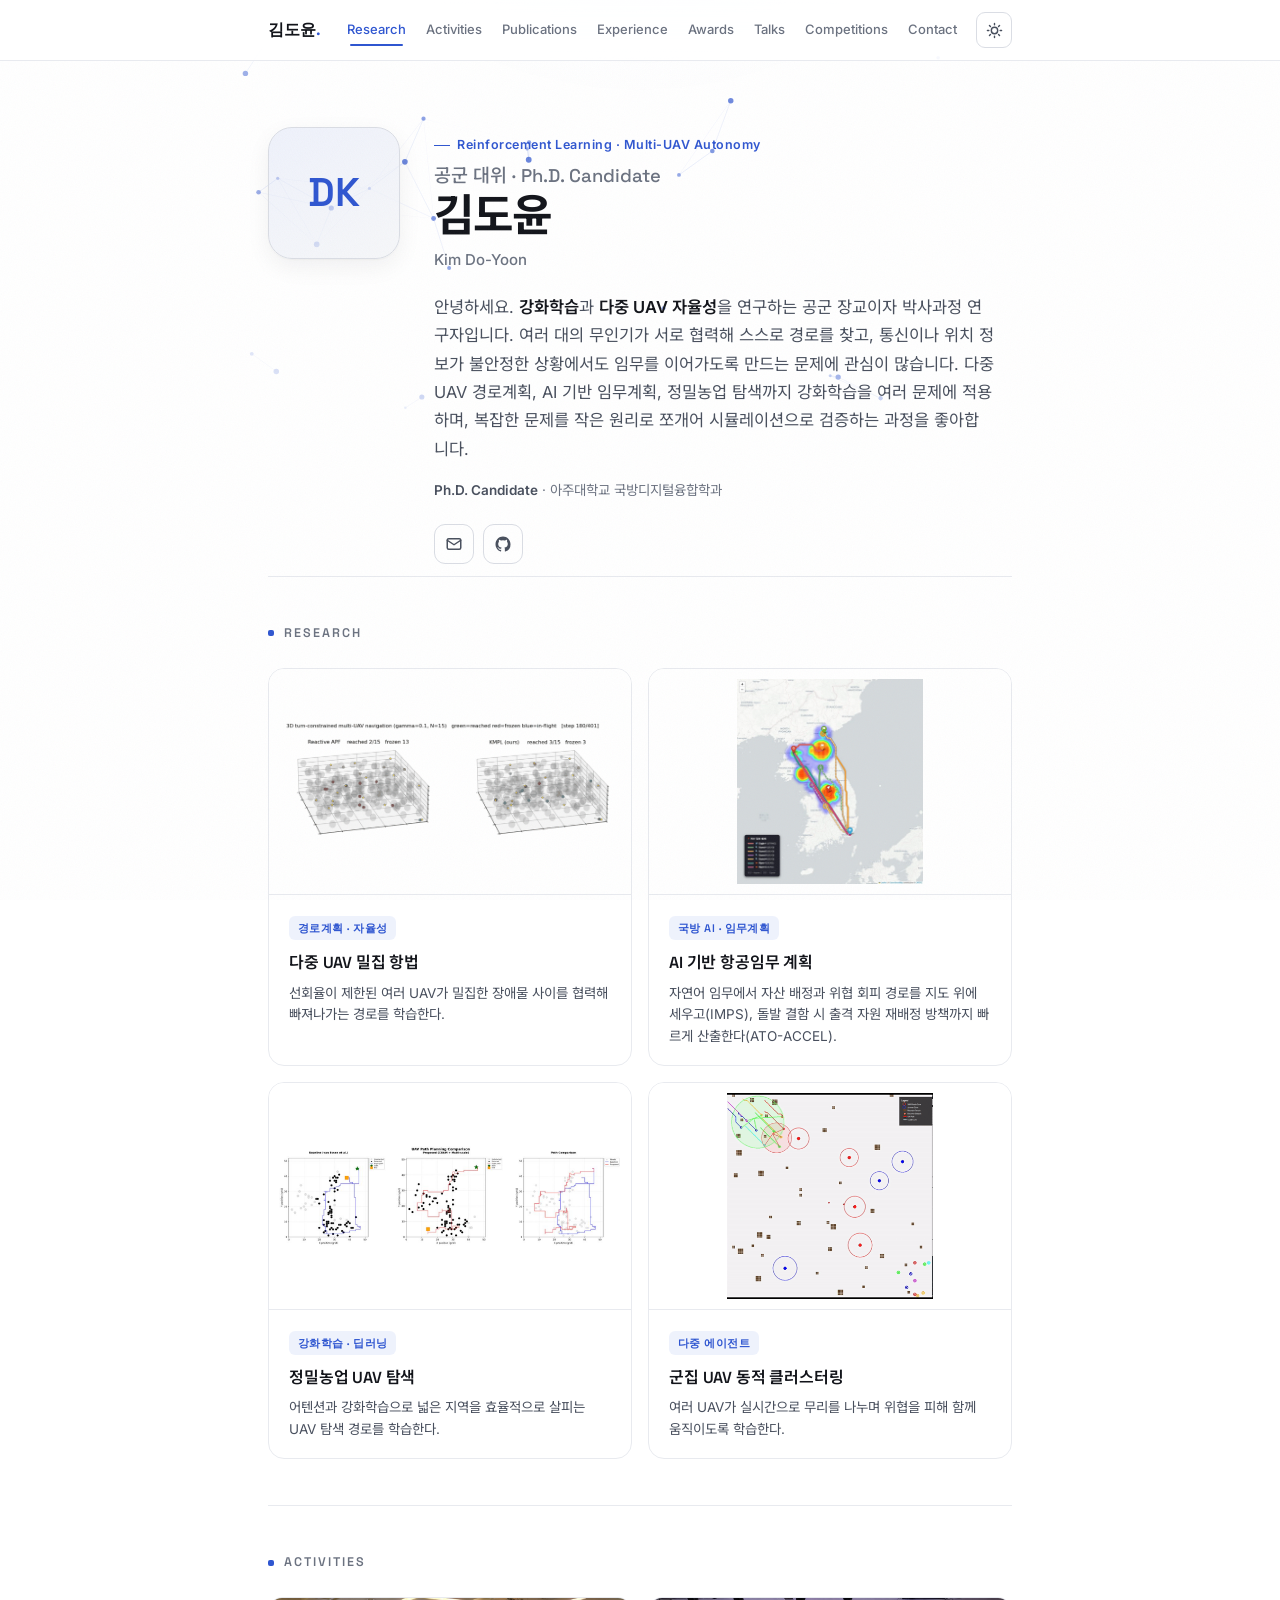
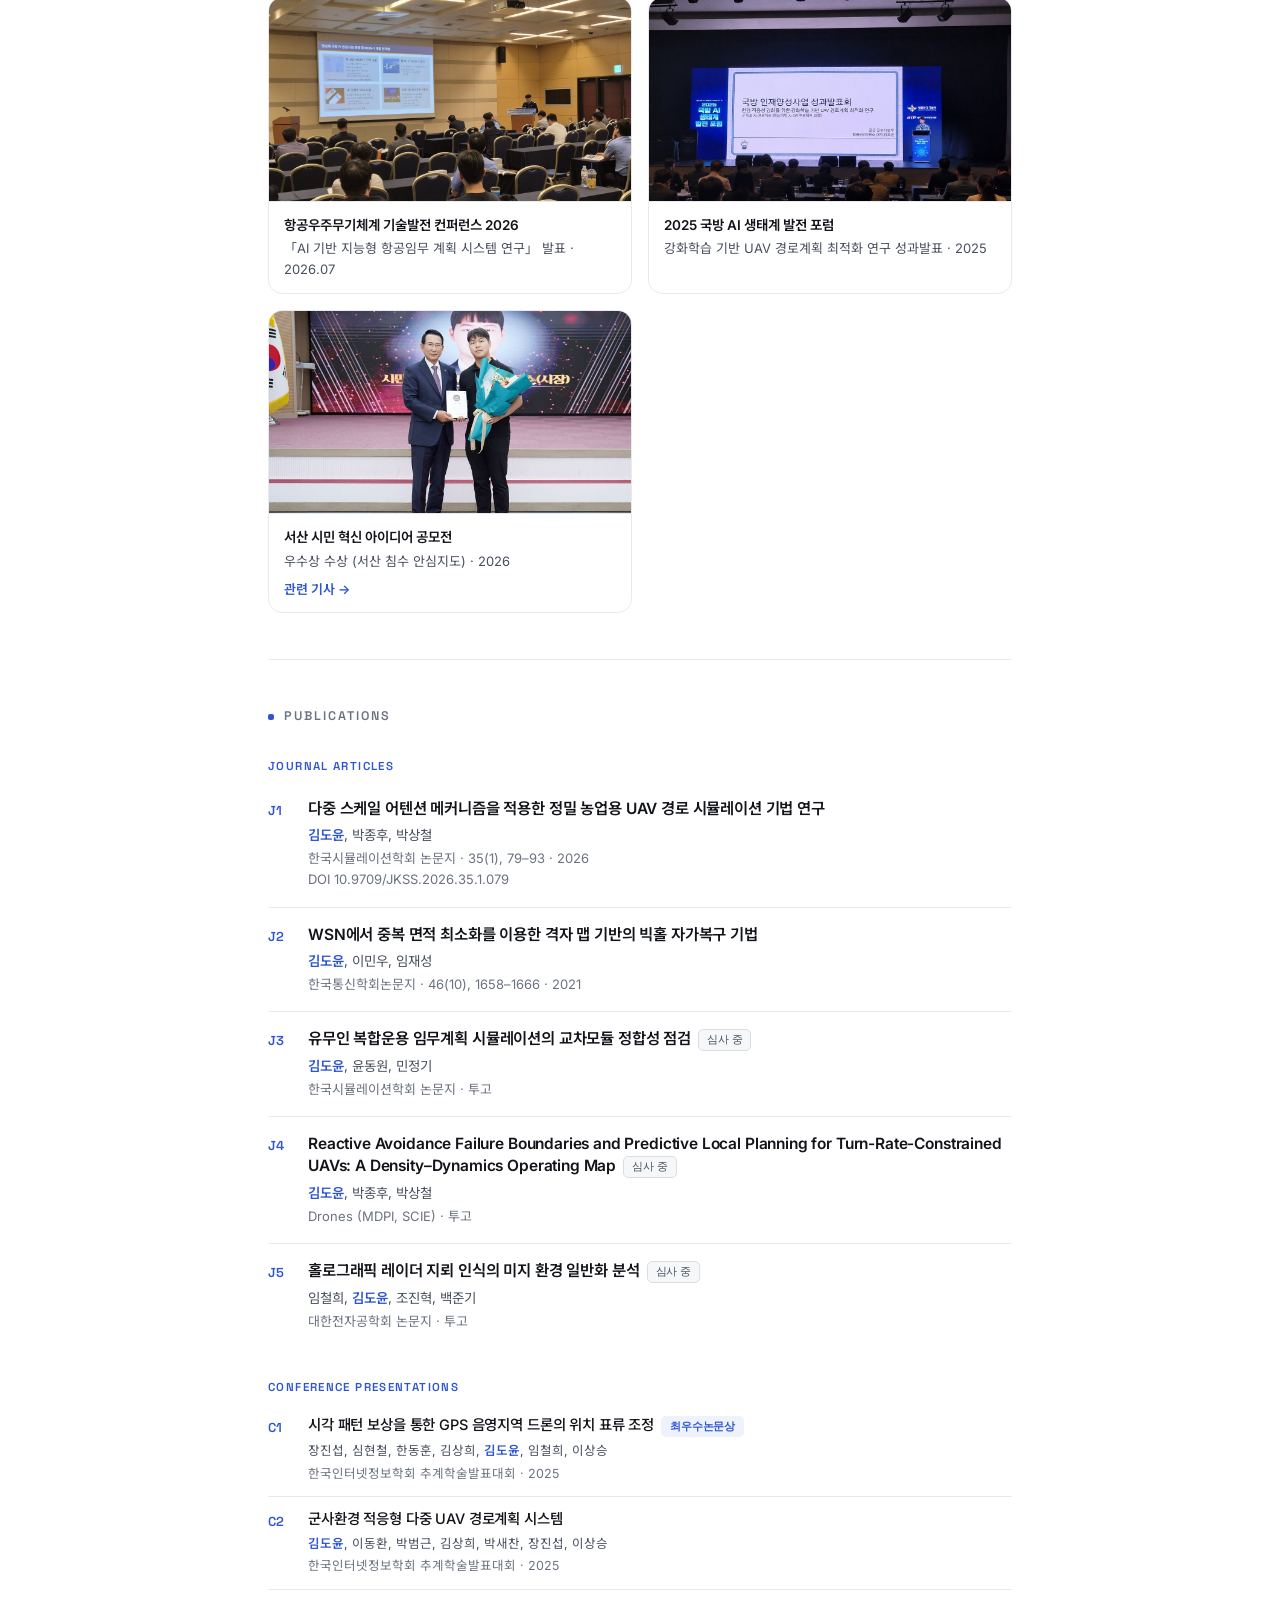
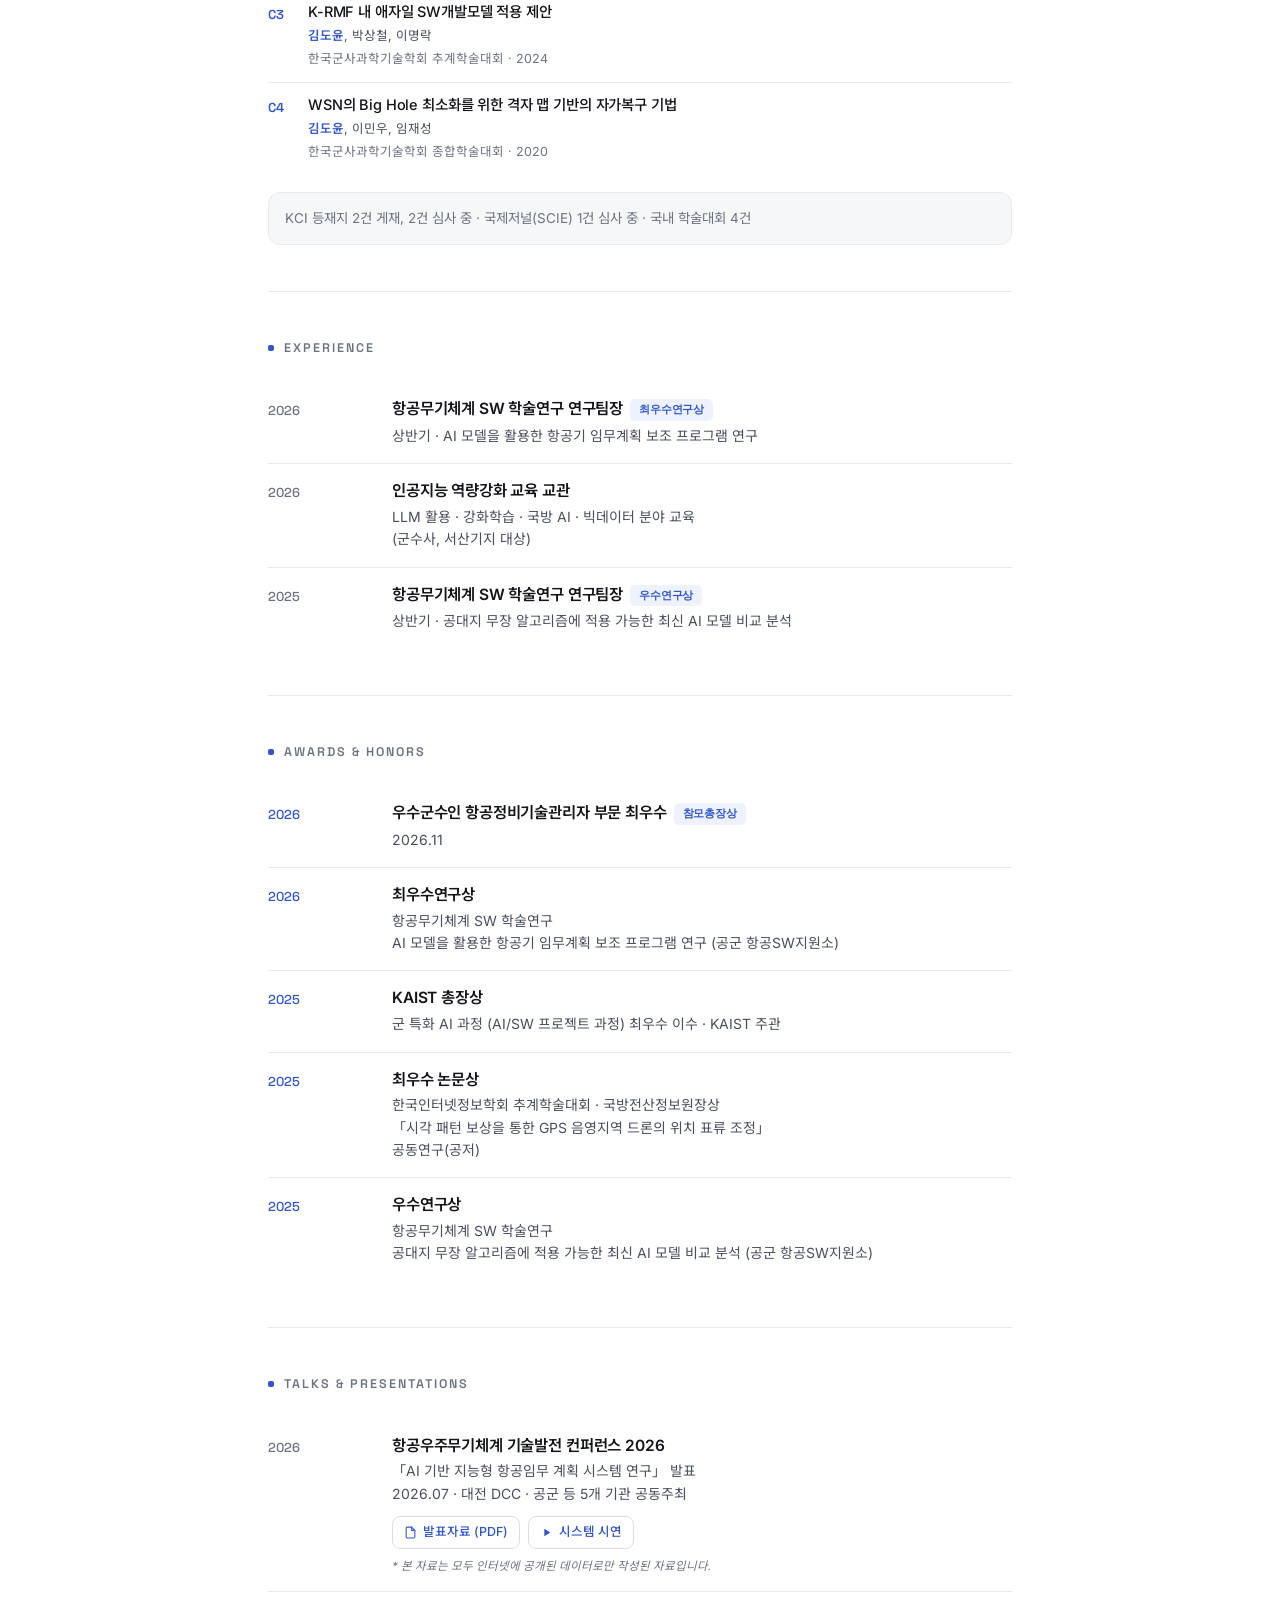
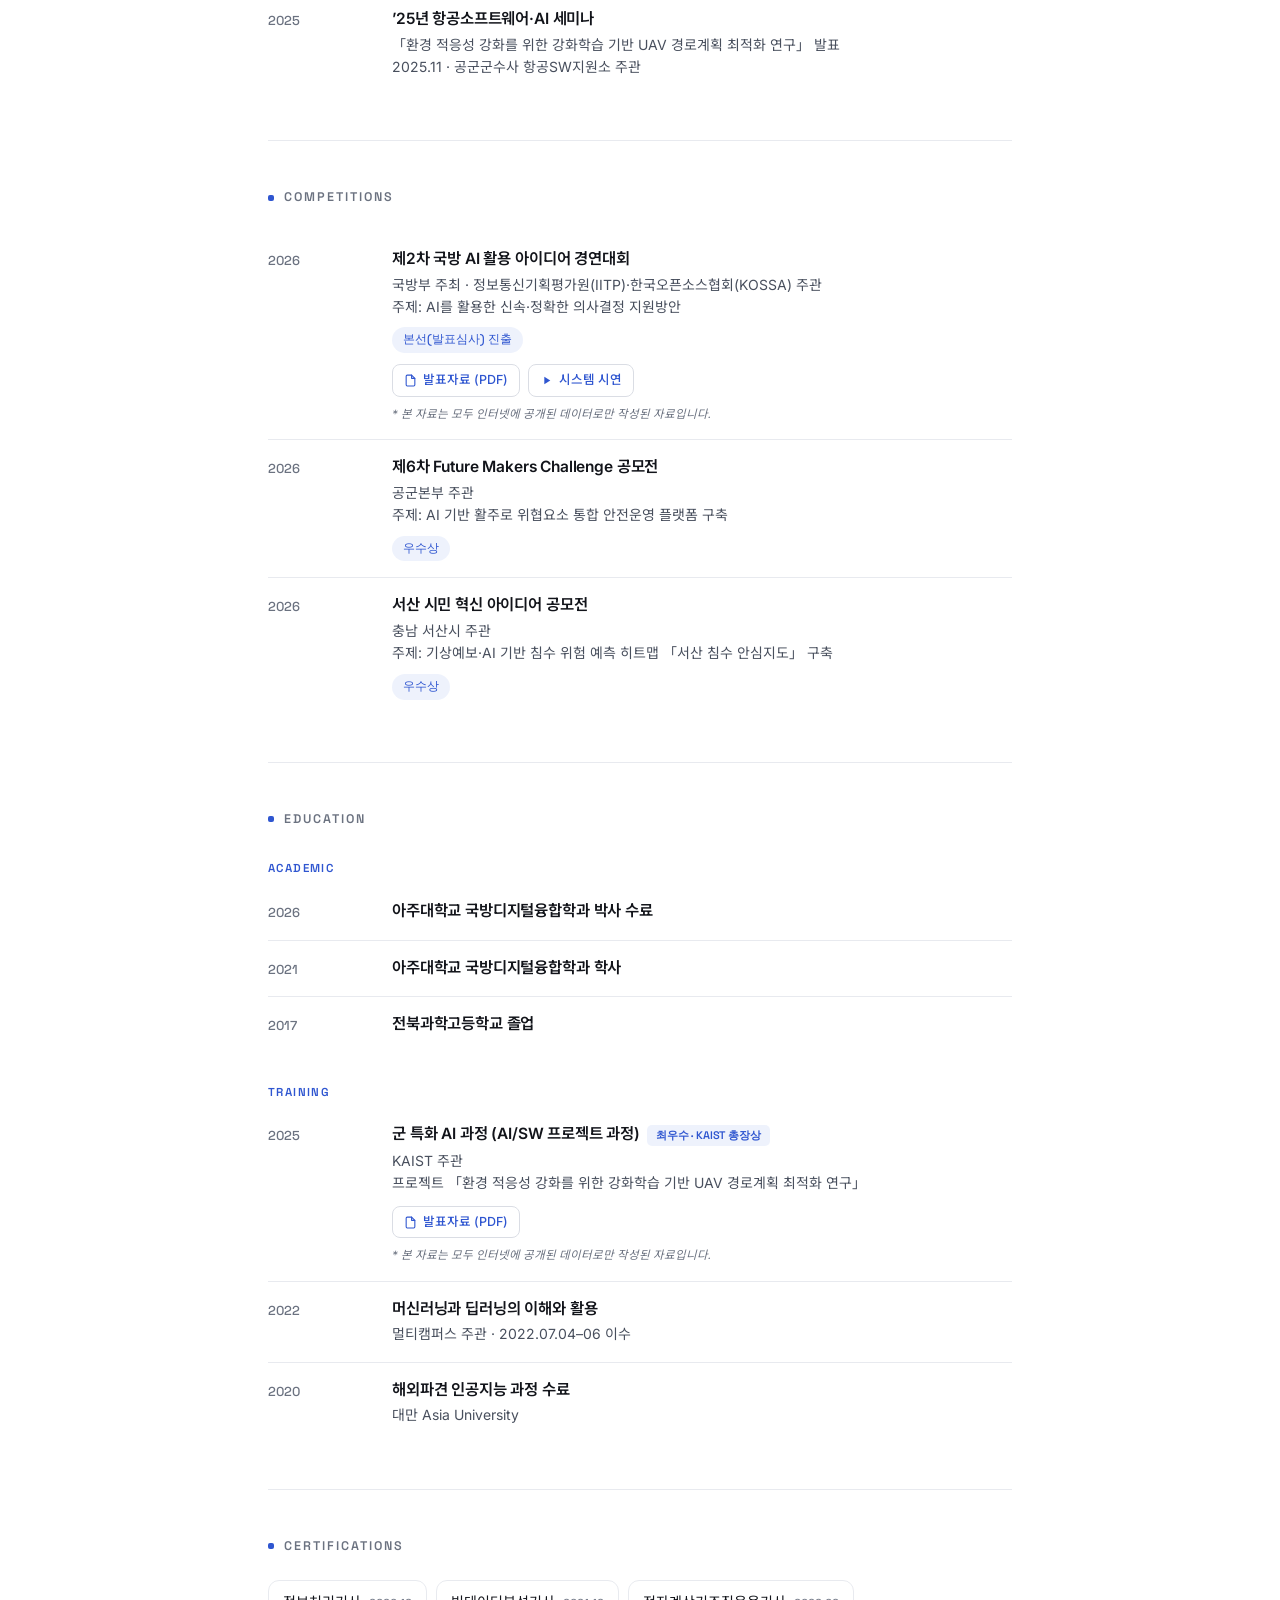
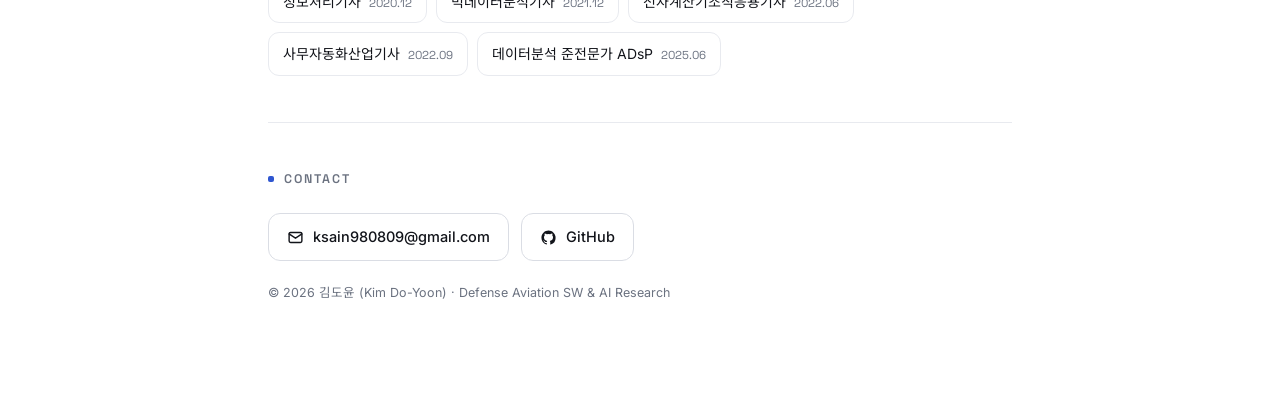
==== commit 2888096f: "J4 Drones 상태를 심사 중으로 변경, 요약 SCIE 1건 심사 중으로 갱신 Co-Authored-By: Claude Opus 4.8 <noreply@anthropic.com" ====
--- a/index.html
+++ b/index.html
@@ -352,7 +352,7 @@
     <div class="pub"><div class="n">J1</div><div><div class="t">다중 스케일 어텐션 메커니즘을 적용한 정밀 농업용 UAV 경로 시뮬레이션 기법 연구</div><div class="a"><span class="me">김도윤</span>, 박종후, 박상철</div><div class="v">한국시뮬레이션학회 논문지 · 35(1), 79–93 · 2026<br>DOI 10.9709/JKSS.2026.35.1.079</div></div></div>
     <div class="pub"><div class="n">J2</div><div><div class="t">WSN에서 중복 면적 최소화를 이용한 격자 맵 기반의 빅홀 자가복구 기법</div><div class="a"><span class="me">김도윤</span>, 이민우, 임재성</div><div class="v">한국통신학회논문지 · 46(10), 1658–1666 · 2021</div></div></div>
     <div class="pub"><div class="n">J3</div><div><div class="t">유무인 복합운용 임무계획 시뮬레이션의 교차모듈 정합성 점검<span class="badge">심사 중</span></div><div class="a"><span class="me">김도윤</span>, 윤동원, 민정기</div><div class="v">한국시뮬레이션학회 논문지 · 투고</div></div></div>
-    <div class="pub"><div class="n">J4</div><div><div class="t">Reactive Avoidance Failure Boundaries and Predictive Local Planning for Turn-Rate-Constrained UAVs: A Density–Dynamics Operating Map<span class="badge">투고 준비 중</span></div><div class="a"><span class="me">김도윤</span>, 박종후, 박상철</div><div class="v">Drones (MDPI, SCIE) · 투고 준비</div></div></div>
+    <div class="pub"><div class="n">J4</div><div><div class="t">Reactive Avoidance Failure Boundaries and Predictive Local Planning for Turn-Rate-Constrained UAVs: A Density–Dynamics Operating Map<span class="badge">심사 중</span></div><div class="a"><span class="me">김도윤</span>, 박종후, 박상철</div><div class="v">Drones (MDPI, SCIE) · 투고</div></div></div>
     <div class="pub"><div class="n">J5</div><div><div class="t">홀로그래픽 레이더 지뢰 인식의 미지 환경 일반화 분석<span class="badge">심사 중</span></div><div class="a">임철희, <span class="me">김도윤</span>, 조진혁, 백준기</div><div class="v">대한전자공학회 논문지 · 투고</div></div></div>
 
     <div class="subgrp">Conference Presentations</div>
@@ -361,7 +361,7 @@
     <div class="pub mini"><div class="n">C3</div><div><div class="t">K-RMF 내 애자일 SW개발모델 적용 제안</div><div class="a"><span class="me">김도윤</span>, 박상철, 이명락</div><div class="v">한국군사과학기술학회 추계학술대회 · 2024</div></div></div>
     <div class="pub mini"><div class="n">C4</div><div><div class="t">WSN의 Big Hole 최소화를 위한 격자 맵 기반의 자가복구 기법</div><div class="a"><span class="me">김도윤</span>, 이민우, 임재성</div><div class="v">한국군사과학기술학회 종합학술대회 · 2020</div></div></div>
 
-    <div class="summary">KCI 등재지 2건 게재, 2건 심사 중 · 국제저널(SCIE) 1건 투고 준비 · 국내 학술대회 4건</div>
+    <div class="summary">KCI 등재지 2건 게재, 2건 심사 중 · 국제저널(SCIE) 1건 심사 중 · 국내 학술대회 4건</div>
   </section>
 
   <section id="exp" class="reveal">
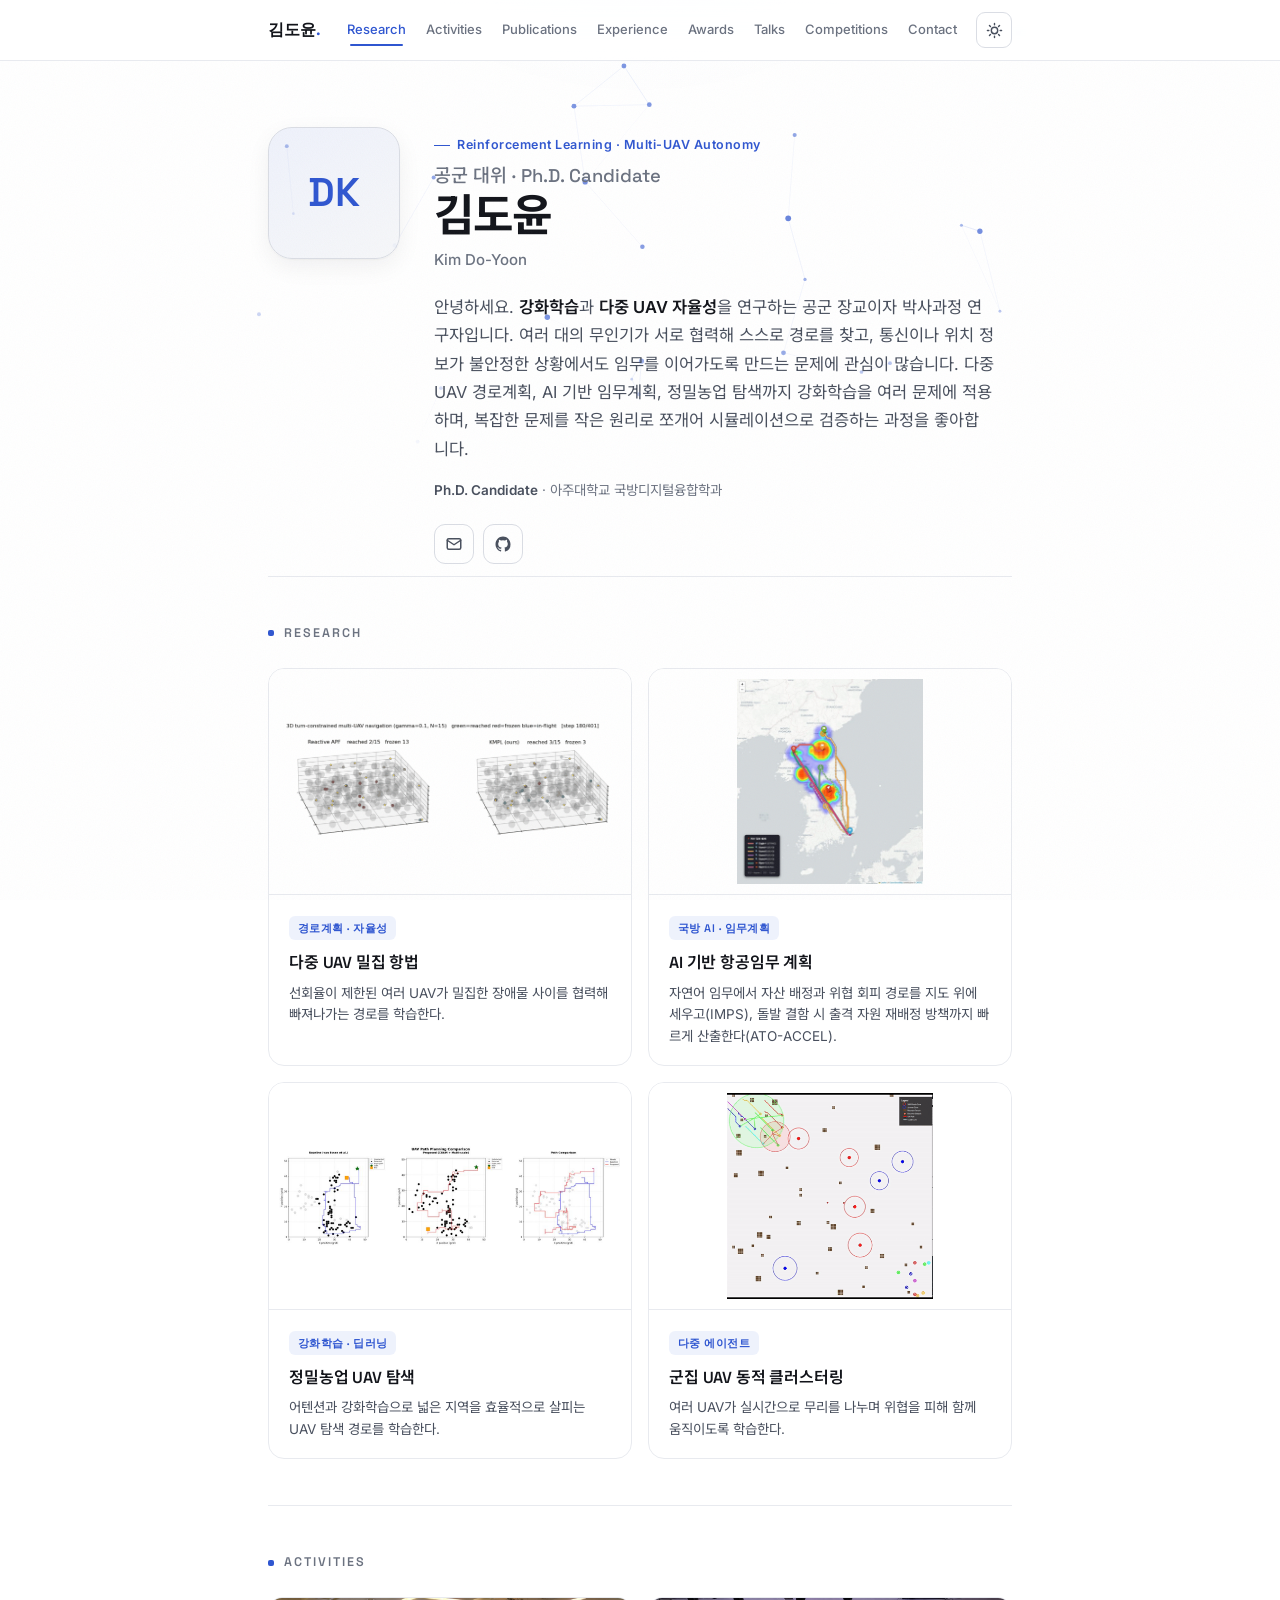
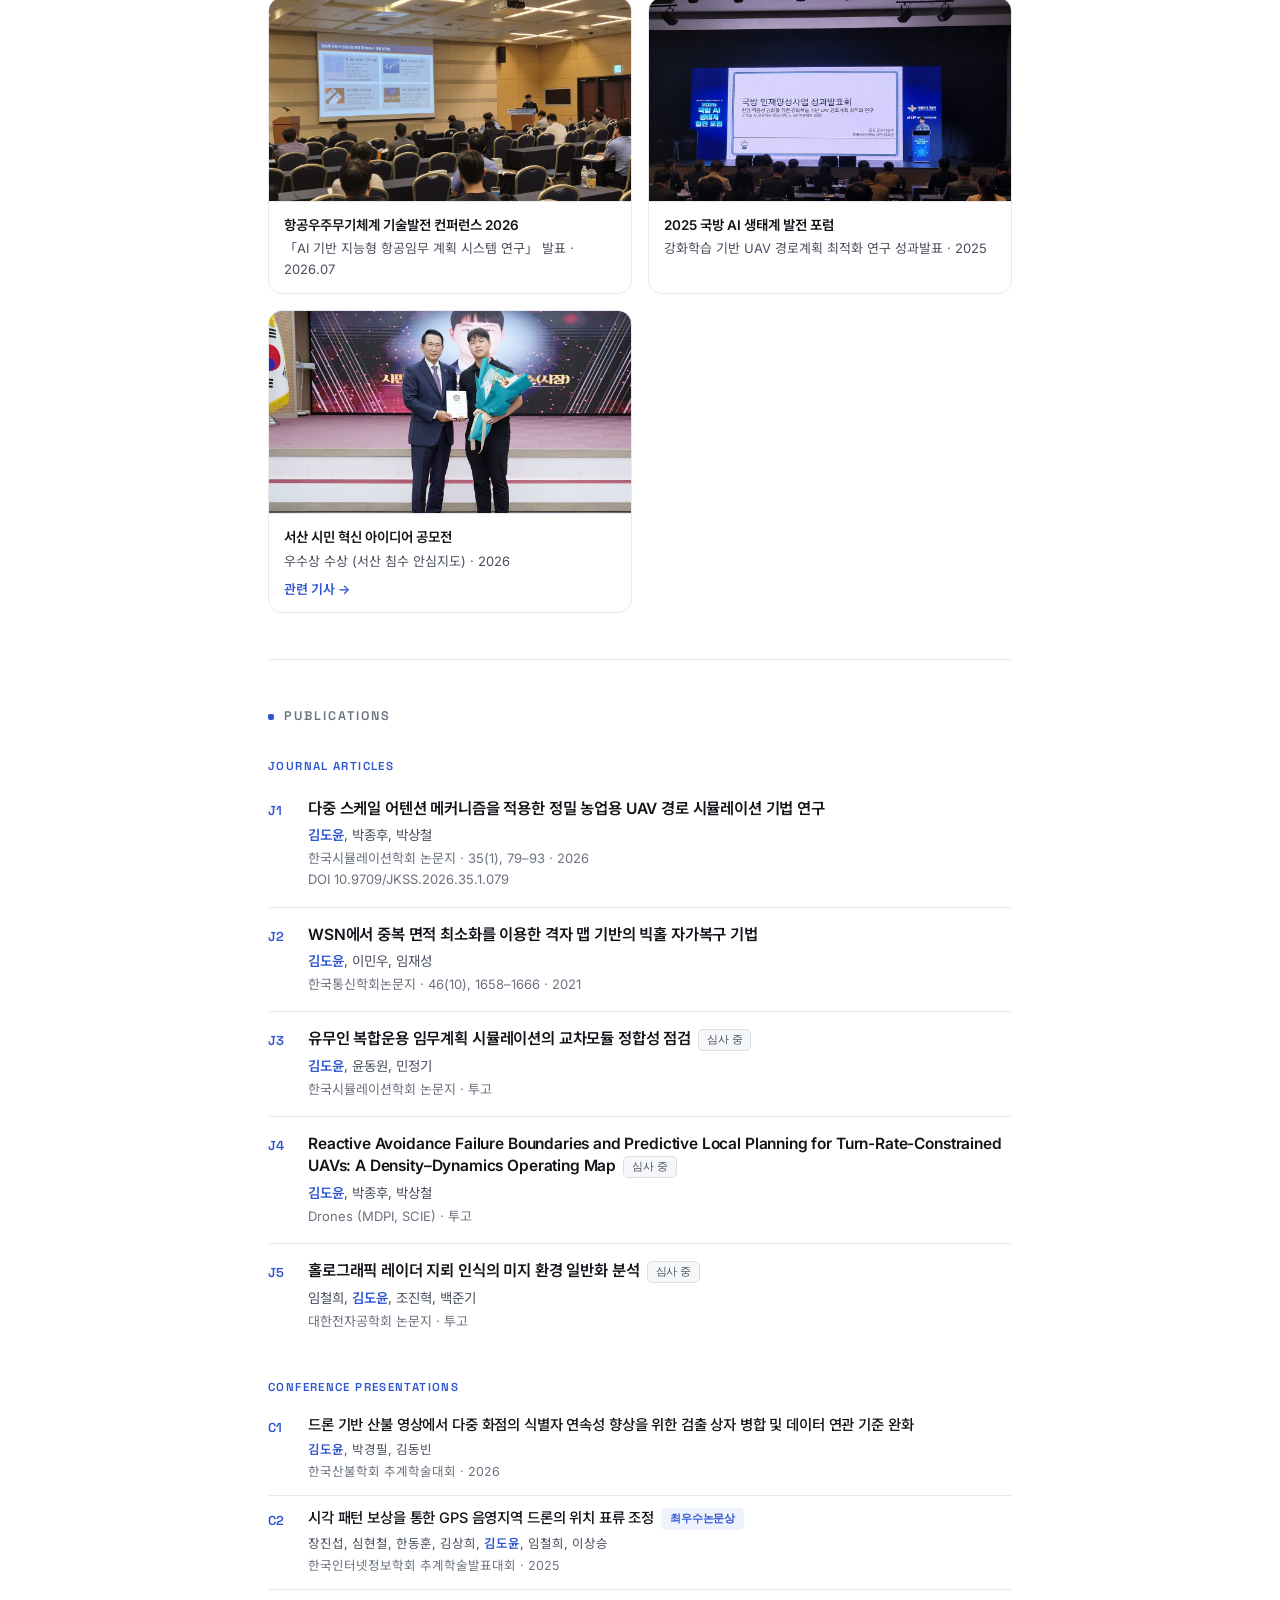
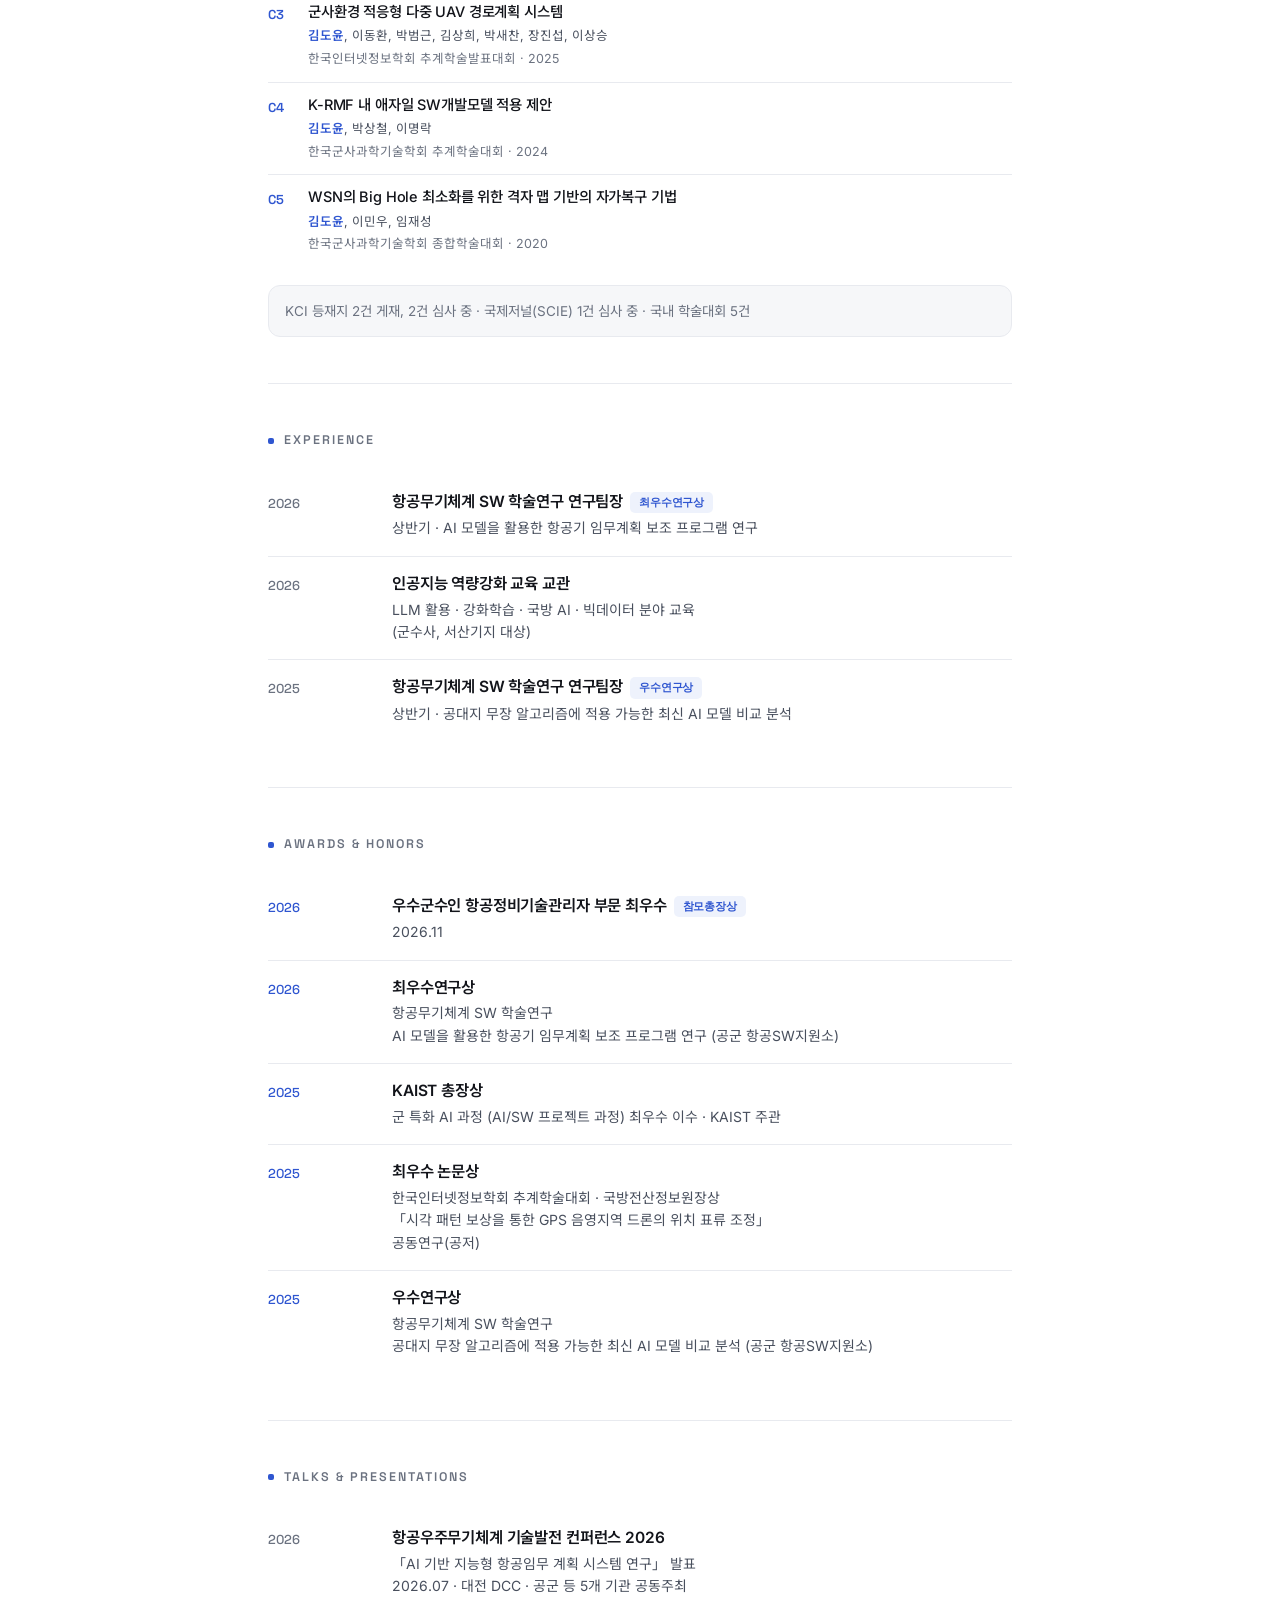
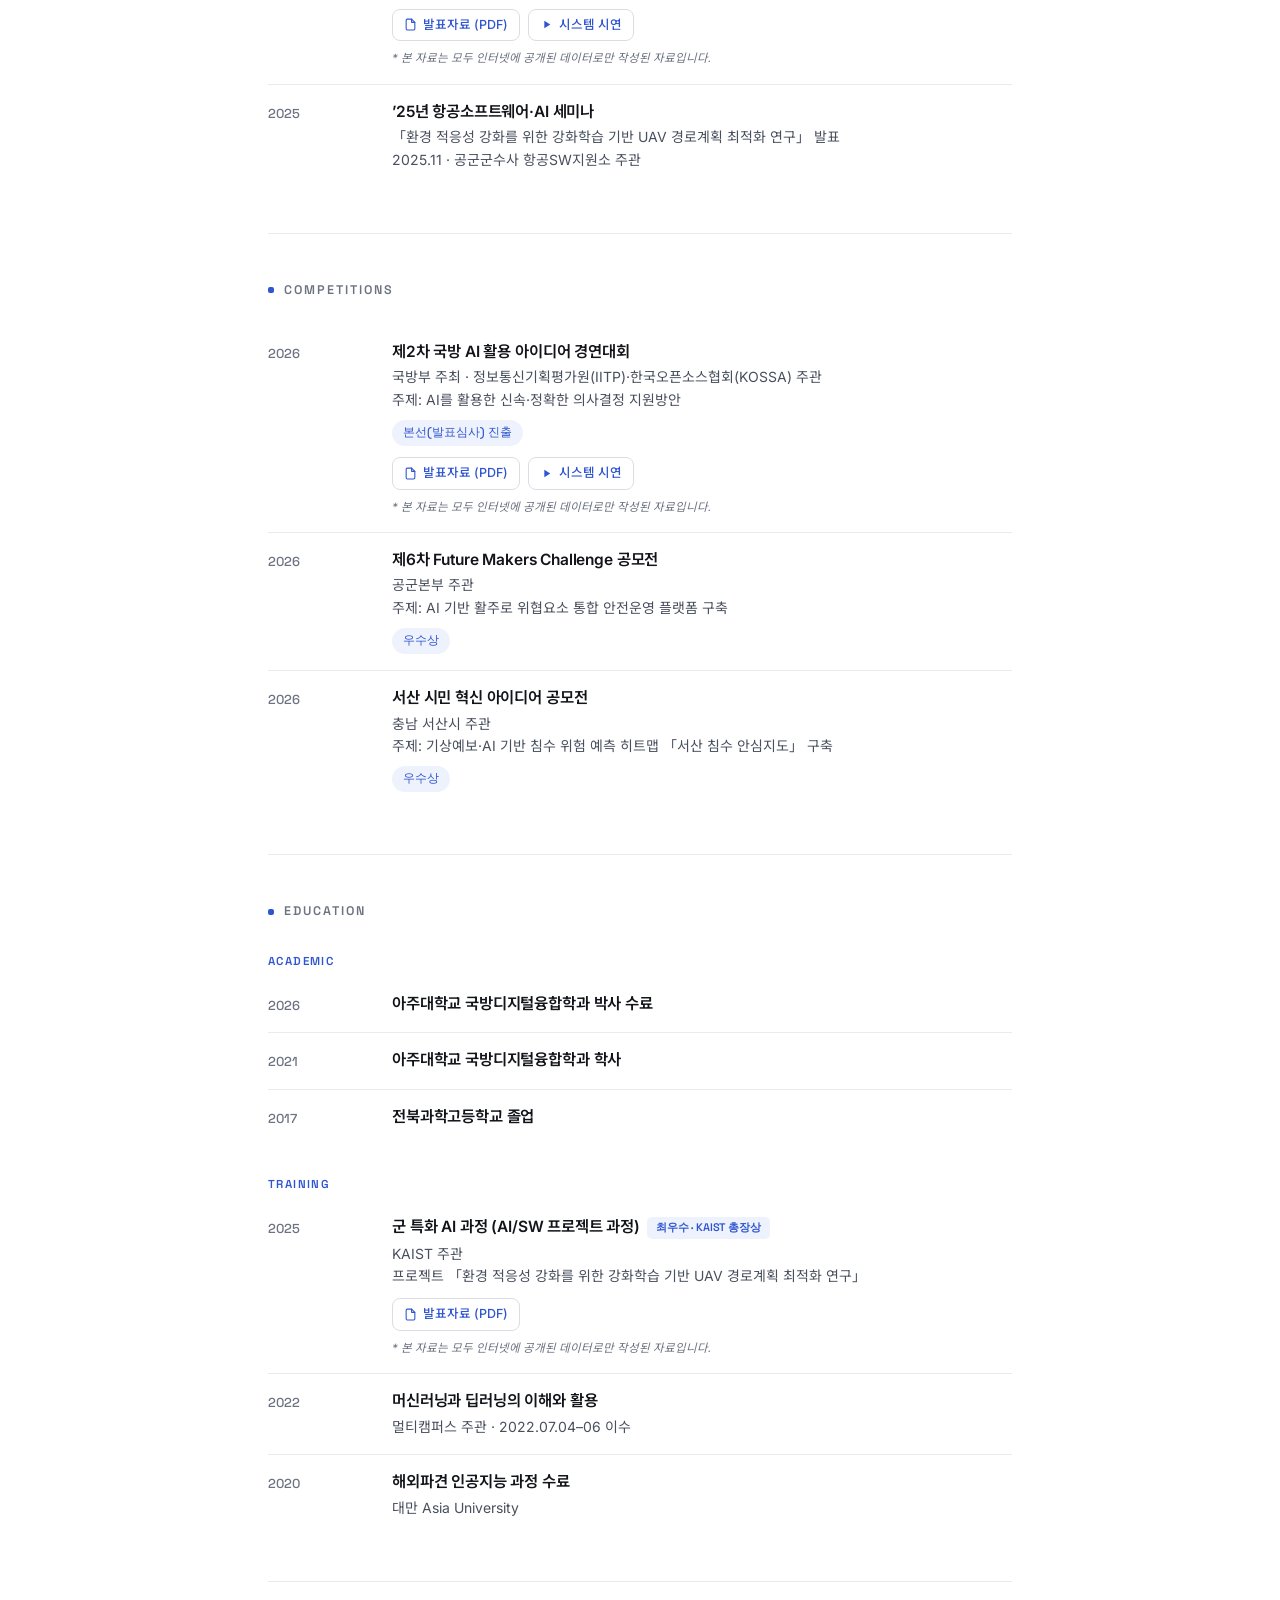
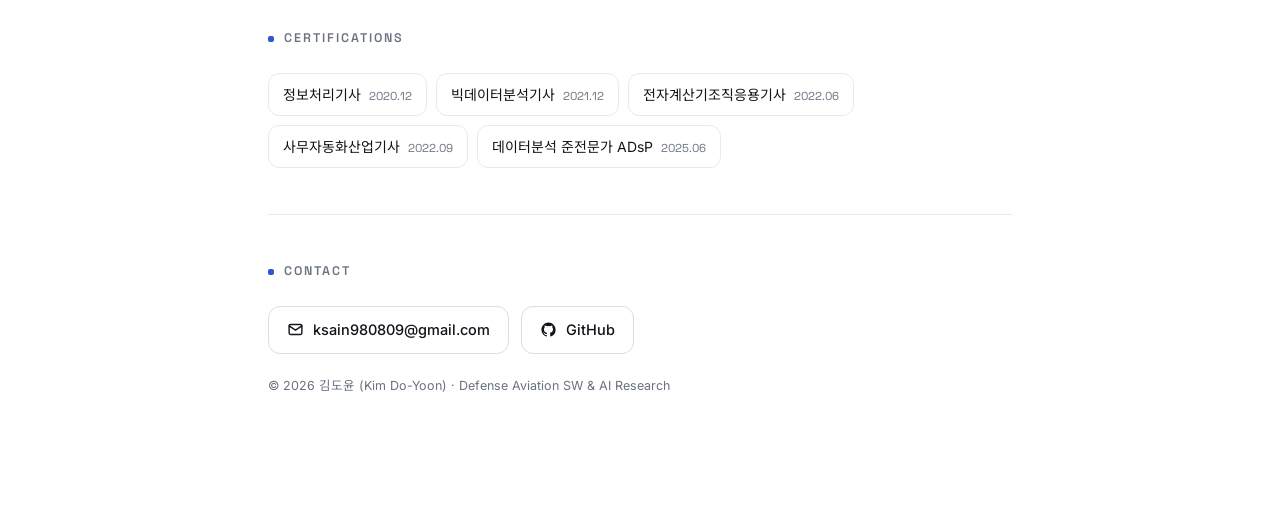
==== commit 460596bd: "학술대회 C1 산불학회 2026 발표 추가, 기존 항목 C2~C5로 재번호, 요약 5건 Co-Authored-By: Claude Opus 4.8 <noreply@anthropic." ====
--- a/index.html
+++ b/index.html
@@ -356,12 +356,13 @@
     <div class="pub"><div class="n">J5</div><div><div class="t">홀로그래픽 레이더 지뢰 인식의 미지 환경 일반화 분석<span class="badge">심사 중</span></div><div class="a">임철희, <span class="me">김도윤</span>, 조진혁, 백준기</div><div class="v">대한전자공학회 논문지 · 투고</div></div></div>
 
     <div class="subgrp">Conference Presentations</div>
-    <div class="pub mini"><div class="n">C1</div><div><div class="t">시각 패턴 보상을 통한 GPS 음영지역 드론의 위치 표류 조정<span class="badge award">최우수논문상</span></div><div class="a">장진섭, 심현철, 한동훈, 김상희, <span class="me">김도윤</span>, 임철희, 이상승</div><div class="v">한국인터넷정보학회 추계학술발표대회 · 2025</div></div></div>
-    <div class="pub mini"><div class="n">C2</div><div><div class="t">군사환경 적응형 다중 UAV 경로계획 시스템</div><div class="a"><span class="me">김도윤</span>, 이동환, 박범근, 김상희, 박새찬, 장진섭, 이상승</div><div class="v">한국인터넷정보학회 추계학술발표대회 · 2025</div></div></div>
-    <div class="pub mini"><div class="n">C3</div><div><div class="t">K-RMF 내 애자일 SW개발모델 적용 제안</div><div class="a"><span class="me">김도윤</span>, 박상철, 이명락</div><div class="v">한국군사과학기술학회 추계학술대회 · 2024</div></div></div>
-    <div class="pub mini"><div class="n">C4</div><div><div class="t">WSN의 Big Hole 최소화를 위한 격자 맵 기반의 자가복구 기법</div><div class="a"><span class="me">김도윤</span>, 이민우, 임재성</div><div class="v">한국군사과학기술학회 종합학술대회 · 2020</div></div></div>
-
-    <div class="summary">KCI 등재지 2건 게재, 2건 심사 중 · 국제저널(SCIE) 1건 심사 중 · 국내 학술대회 4건</div>
+    <div class="pub mini"><div class="n">C1</div><div><div class="t">드론 기반 산불 영상에서 다중 화점의 식별자 연속성 향상을 위한 검출 상자 병합 및 데이터 연관 기준 완화</div><div class="a"><span class="me">김도윤</span>, 박경필, 김동빈</div><div class="v">한국산불학회 추계학술대회 · 2026</div></div></div>
+    <div class="pub mini"><div class="n">C2</div><div><div class="t">시각 패턴 보상을 통한 GPS 음영지역 드론의 위치 표류 조정<span class="badge award">최우수논문상</span></div><div class="a">장진섭, 심현철, 한동훈, 김상희, <span class="me">김도윤</span>, 임철희, 이상승</div><div class="v">한국인터넷정보학회 추계학술발표대회 · 2025</div></div></div>
+    <div class="pub mini"><div class="n">C3</div><div><div class="t">군사환경 적응형 다중 UAV 경로계획 시스템</div><div class="a"><span class="me">김도윤</span>, 이동환, 박범근, 김상희, 박새찬, 장진섭, 이상승</div><div class="v">한국인터넷정보학회 추계학술발표대회 · 2025</div></div></div>
+    <div class="pub mini"><div class="n">C4</div><div><div class="t">K-RMF 내 애자일 SW개발모델 적용 제안</div><div class="a"><span class="me">김도윤</span>, 박상철, 이명락</div><div class="v">한국군사과학기술학회 추계학술대회 · 2024</div></div></div>
+    <div class="pub mini"><div class="n">C5</div><div><div class="t">WSN의 Big Hole 최소화를 위한 격자 맵 기반의 자가복구 기법</div><div class="a"><span class="me">김도윤</span>, 이민우, 임재성</div><div class="v">한국군사과학기술학회 종합학술대회 · 2020</div></div></div>
+
+    <div class="summary">KCI 등재지 2건 게재, 2건 심사 중 · 국제저널(SCIE) 1건 심사 중 · 국내 학술대회 5건</div>
   </section>
 
   <section id="exp" class="reveal">
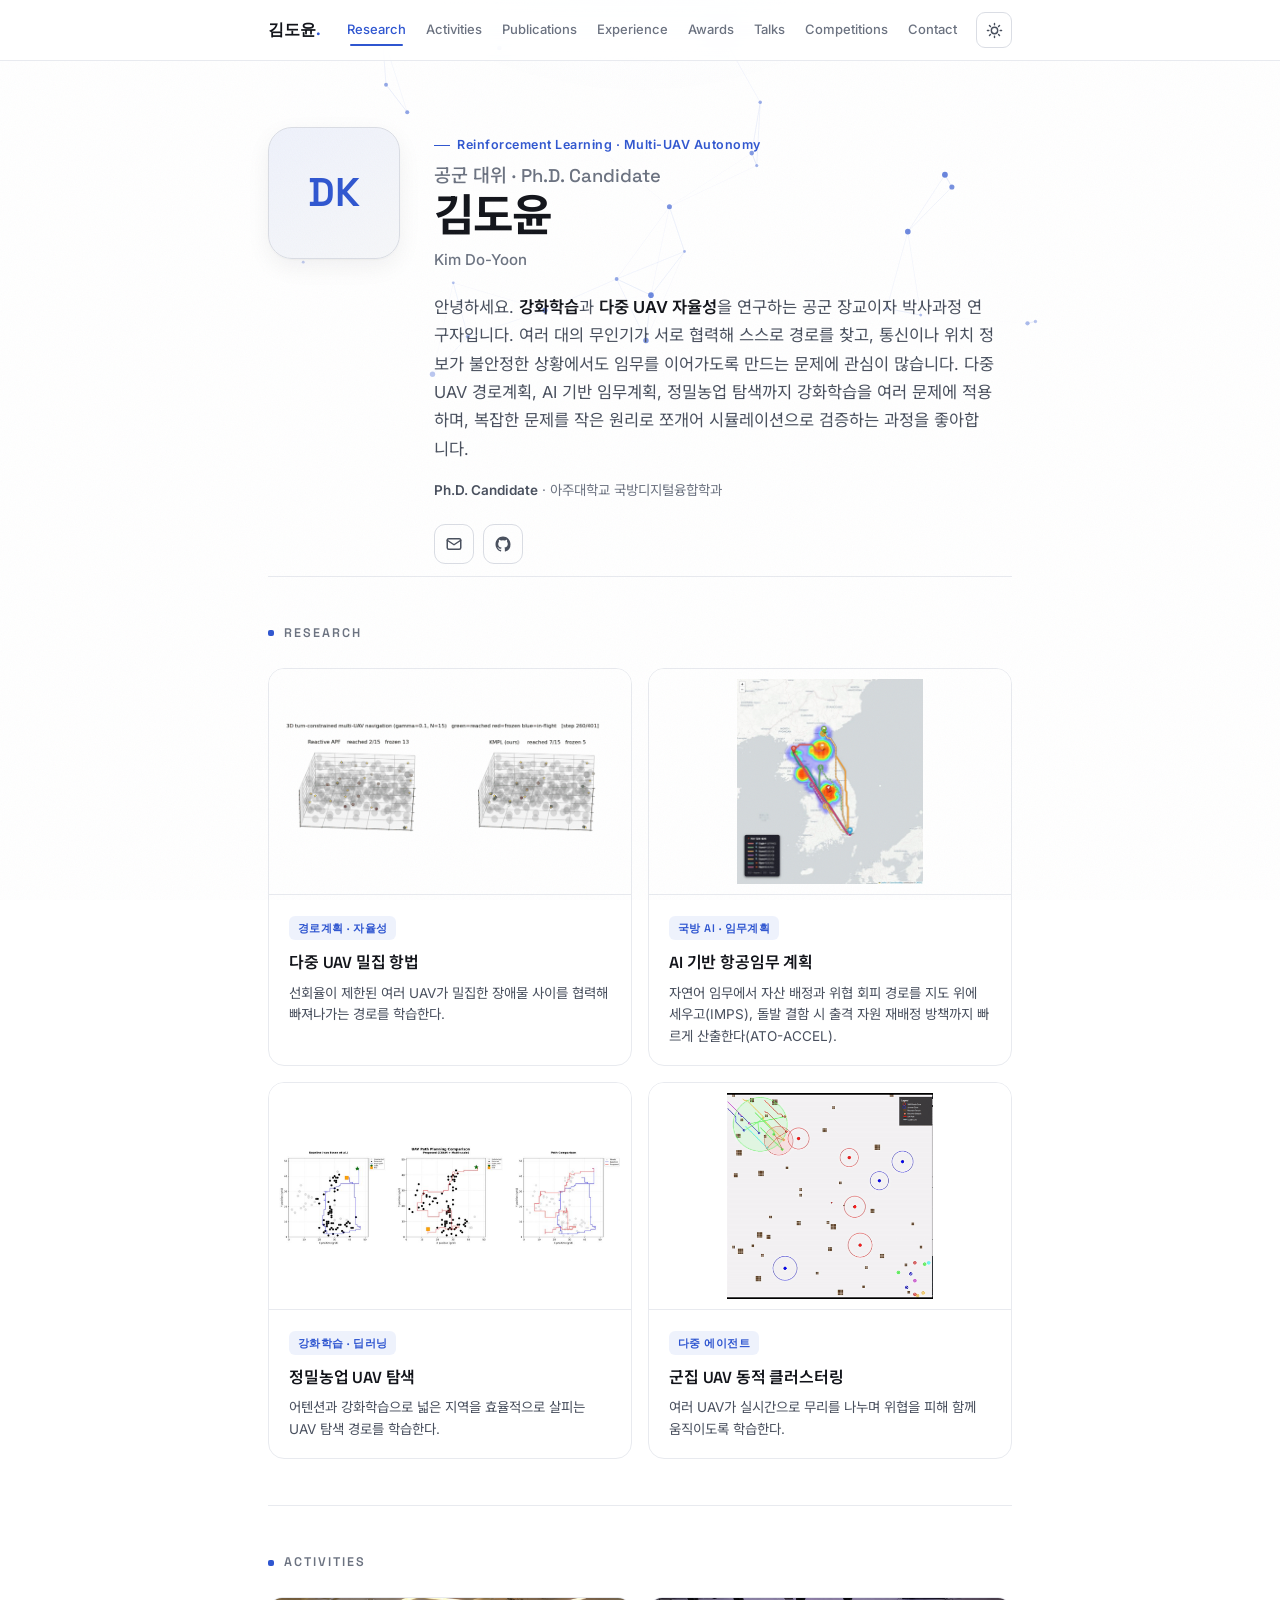
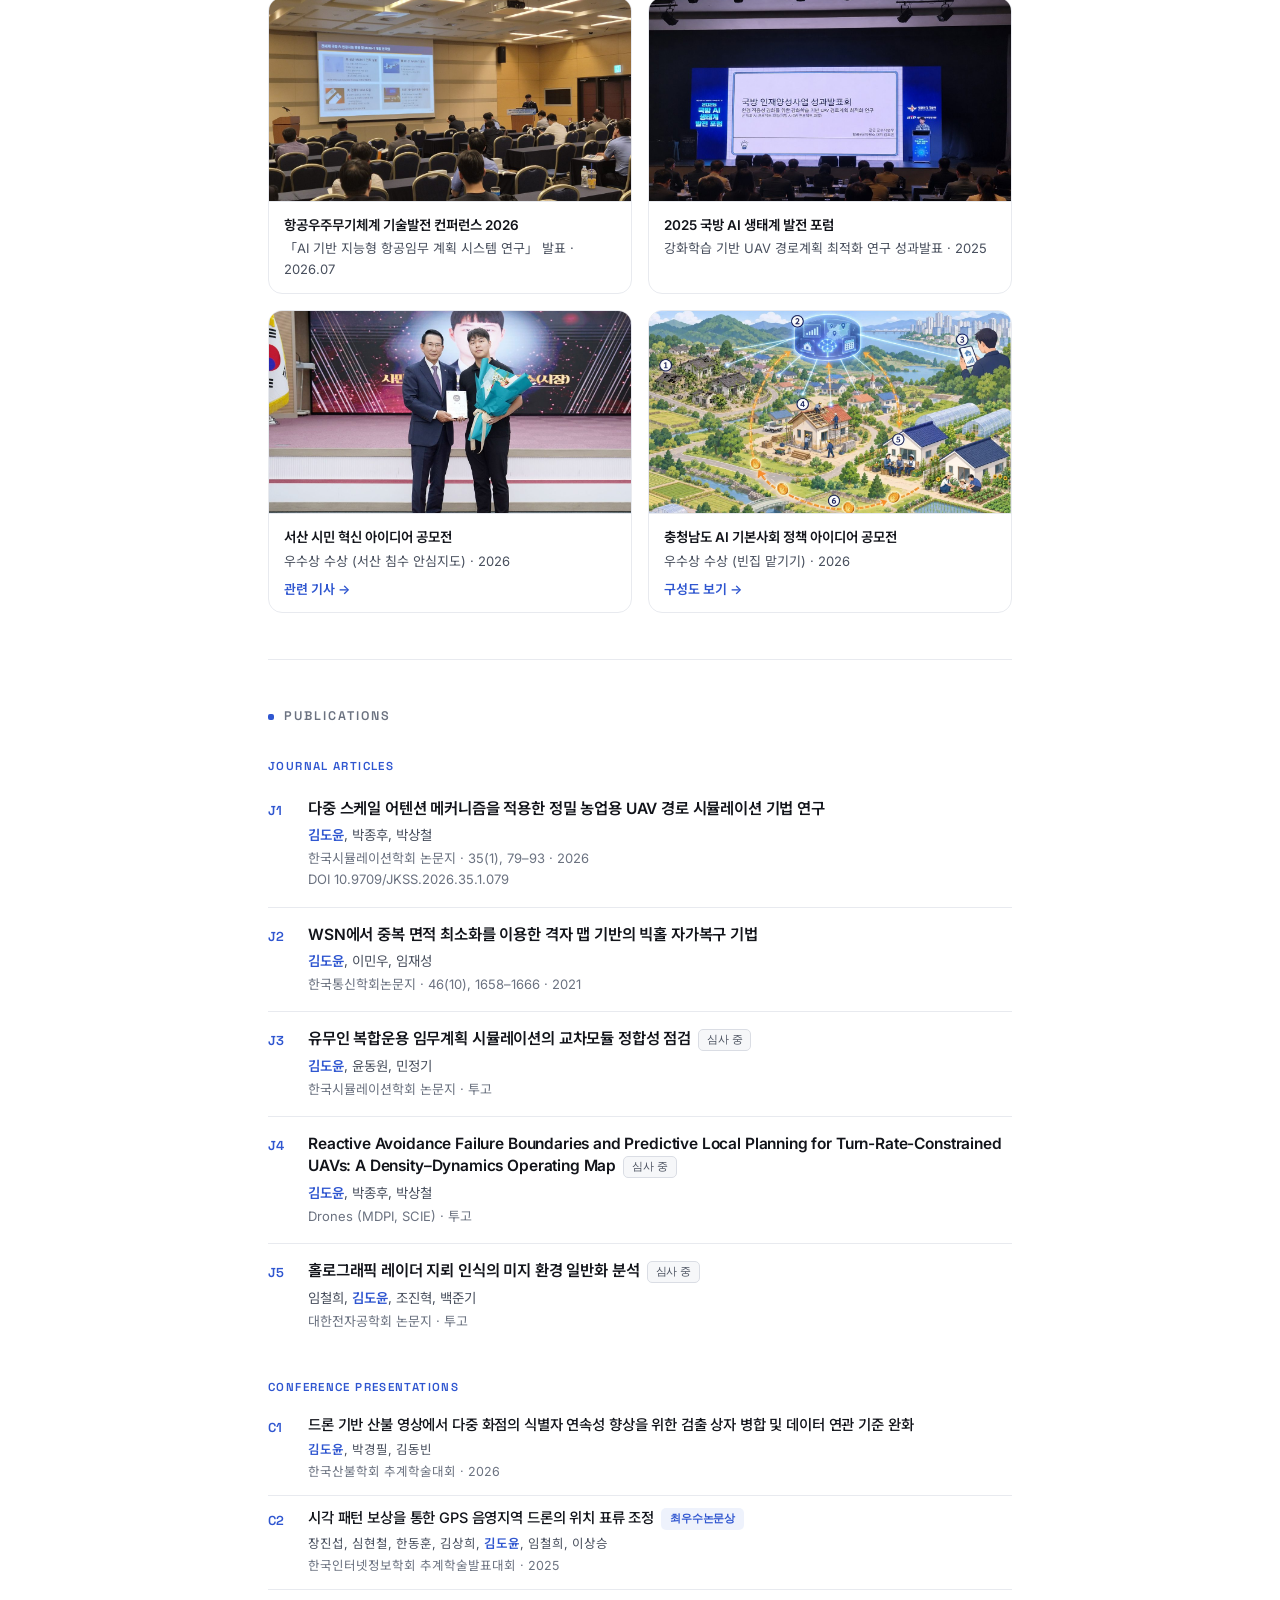
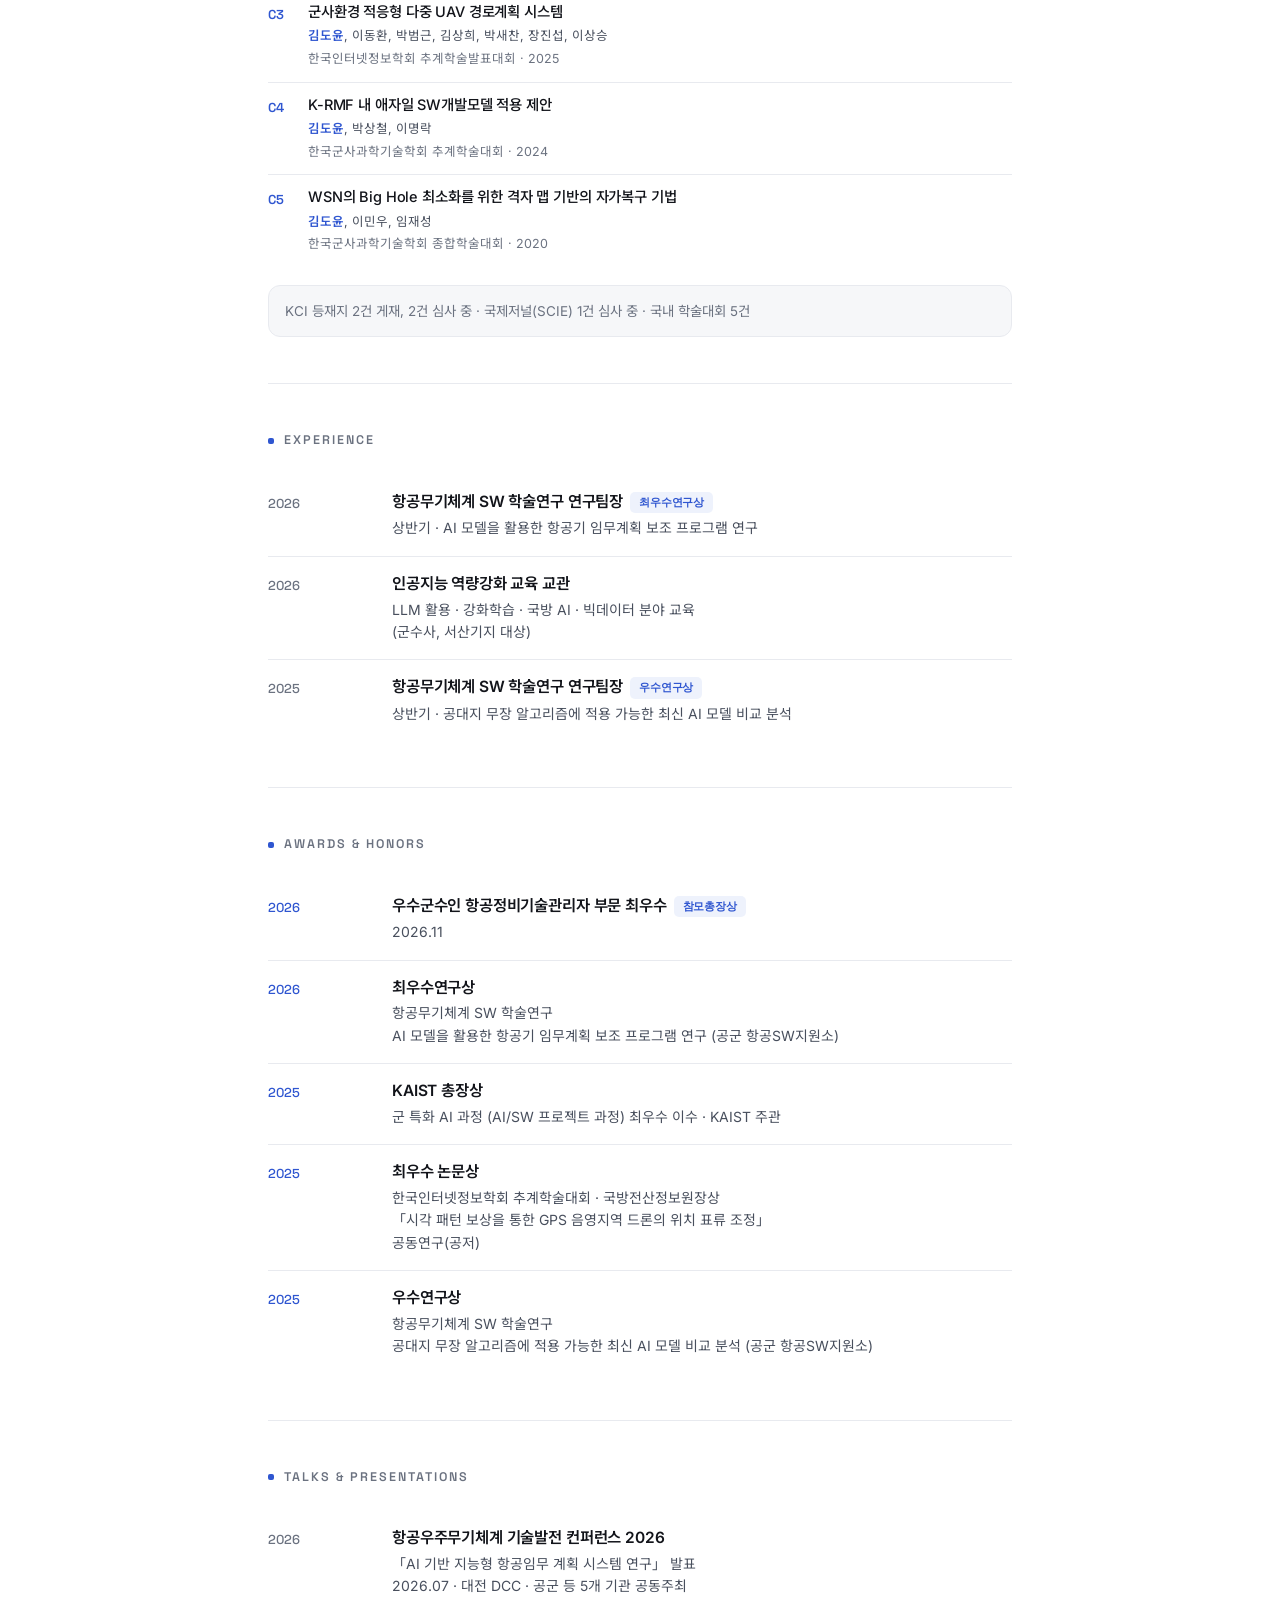
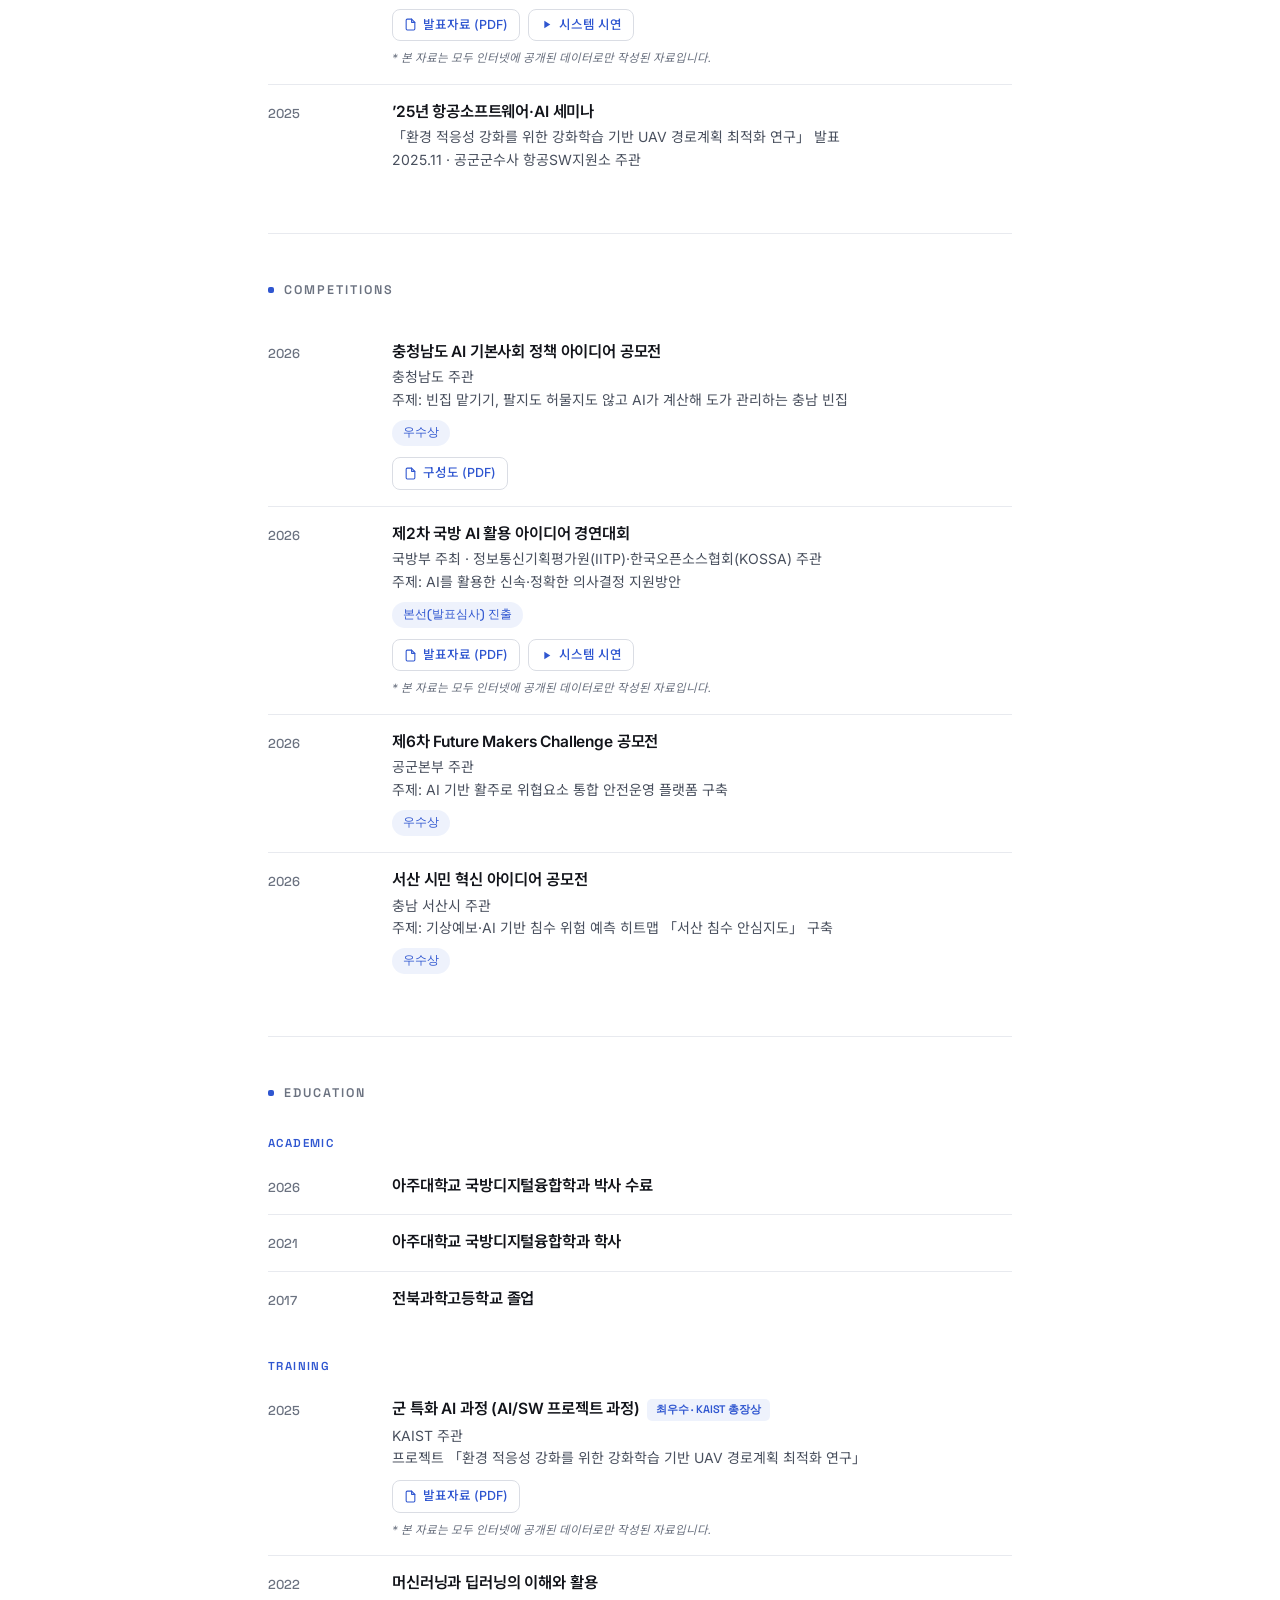
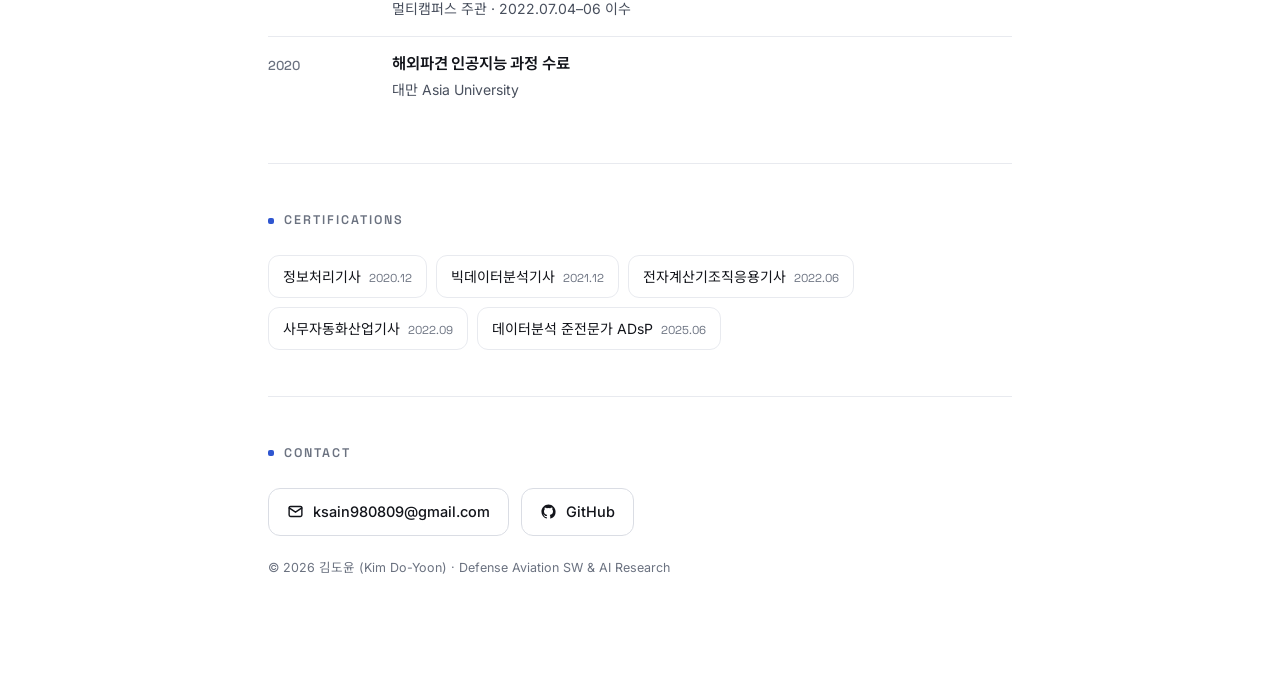
==== commit 774fa3e7: "충남 AI 기본사회 정책 아이디어 공모전 우수상(빈집 맡기기) 추가, 구성도 PDF·사진첩 그림 포함 Co-Authored-By: Claude Opus 5.5 <noreply@an" ====
--- a/index.html
+++ b/index.html
@@ -309,6 +309,7 @@
       <div class="gitem"><img src="assets/activity/talk_conf2026.jpg" alt="항공우주무기체계 기술발전 컨퍼런스 2026 발표" loading="lazy"><div class="cap"><b>항공우주무기체계 기술발전 컨퍼런스 2026</b>「AI 기반 지능형 항공임무 계획 시스템 연구」 발표 · 2026.07</div></div>
       <div class="gitem"><img src="assets/activity/talk_forum2025.jpg" alt="2025 국방 AI 생태계 발전 포럼 성과발표" loading="lazy"><div class="cap"><b>2025 국방 AI 생태계 발전 포럼</b>강화학습 기반 UAV 경로계획 최적화 연구 성과발표 · 2025</div></div>
       <div class="gitem"><img src="assets/activity/award_seosan.jpg" alt="서산 시민 혁신 아이디어 공모전 우수상 수상" loading="lazy"><div class="cap"><b>서산 시민 혁신 아이디어 공모전</b>우수상 수상 (서산 침수 안심지도) · 2026<br><a href="https://cc.newdaily.co.kr/site/data/html/2026/09/15/2026091500018.html" target="_blank" rel="noopener">관련 기사 →</a></div></div>
+      <div class="gitem"><img src="assets/activity/award_chungnam_binjip.jpg" alt="충청남도 AI 기본사회 정책 아이디어 공모전 우수상 수상작 빈집 맡기기 구성도" loading="lazy"><div class="cap"><b>충청남도 AI 기본사회 정책 아이디어 공모전</b>우수상 수상 (빈집 맡기기) · 2026<br><a href="assets/binjip_overview.pdf" target="_blank" rel="noopener">구성도 보기 →</a></div></div>
     </div>
   </section>
 
@@ -396,6 +397,10 @@
 
   <section id="comp" class="reveal">
     <div class="sec-label">Competitions</div>
+    <div class="row"><div class="when">2026</div><div><div class="head">충청남도 AI 기본사회 정책 아이디어 공모전</div><div class="desc">충청남도 주관<br>주제: 빈집 맡기기, 팔지도 허물지도 않고 AI가 계산해 도가 관리하는 충남 빈집</div><span class="pill">우수상</span>
+      <div class="links">
+        <a class="rlink" href="assets/binjip_overview.pdf" target="_blank" rel="noopener"><svg viewBox="0 0 24 24" fill="none" stroke="currentColor" stroke-width="2" stroke-linecap="round" stroke-linejoin="round"><path d="M14 2H6a2 2 0 0 0-2 2v16a2 2 0 0 0 2 2h12a2 2 0 0 0 2-2V8z"/><path d="M14 2v6h6"/></svg>구성도 (PDF)</a>
+      </div></div></div>
     <div class="row"><div class="when">2026</div><div><div class="head">제2차 국방 AI 활용 아이디어 경연대회</div><div class="desc">국방부 주최 · 정보통신기획평가원(IITP)·한국오픈소스협회(KOSSA) 주관<br>주제: AI를 활용한 신속·정확한 의사결정 지원방안</div><span class="pill">본선(발표심사) 진출</span>
       <div class="links">
         <a class="rlink" href="assets/ATO-ACCEL_briefing.pdf" target="_blank" rel="noopener"><svg viewBox="0 0 24 24" fill="none" stroke="currentColor" stroke-width="2" stroke-linecap="round" stroke-linejoin="round"><path d="M14 2H6a2 2 0 0 0-2 2v16a2 2 0 0 0 2 2h12a2 2 0 0 0 2-2V8z"/><path d="M14 2v6h6"/></svg>발표자료 (PDF)</a>
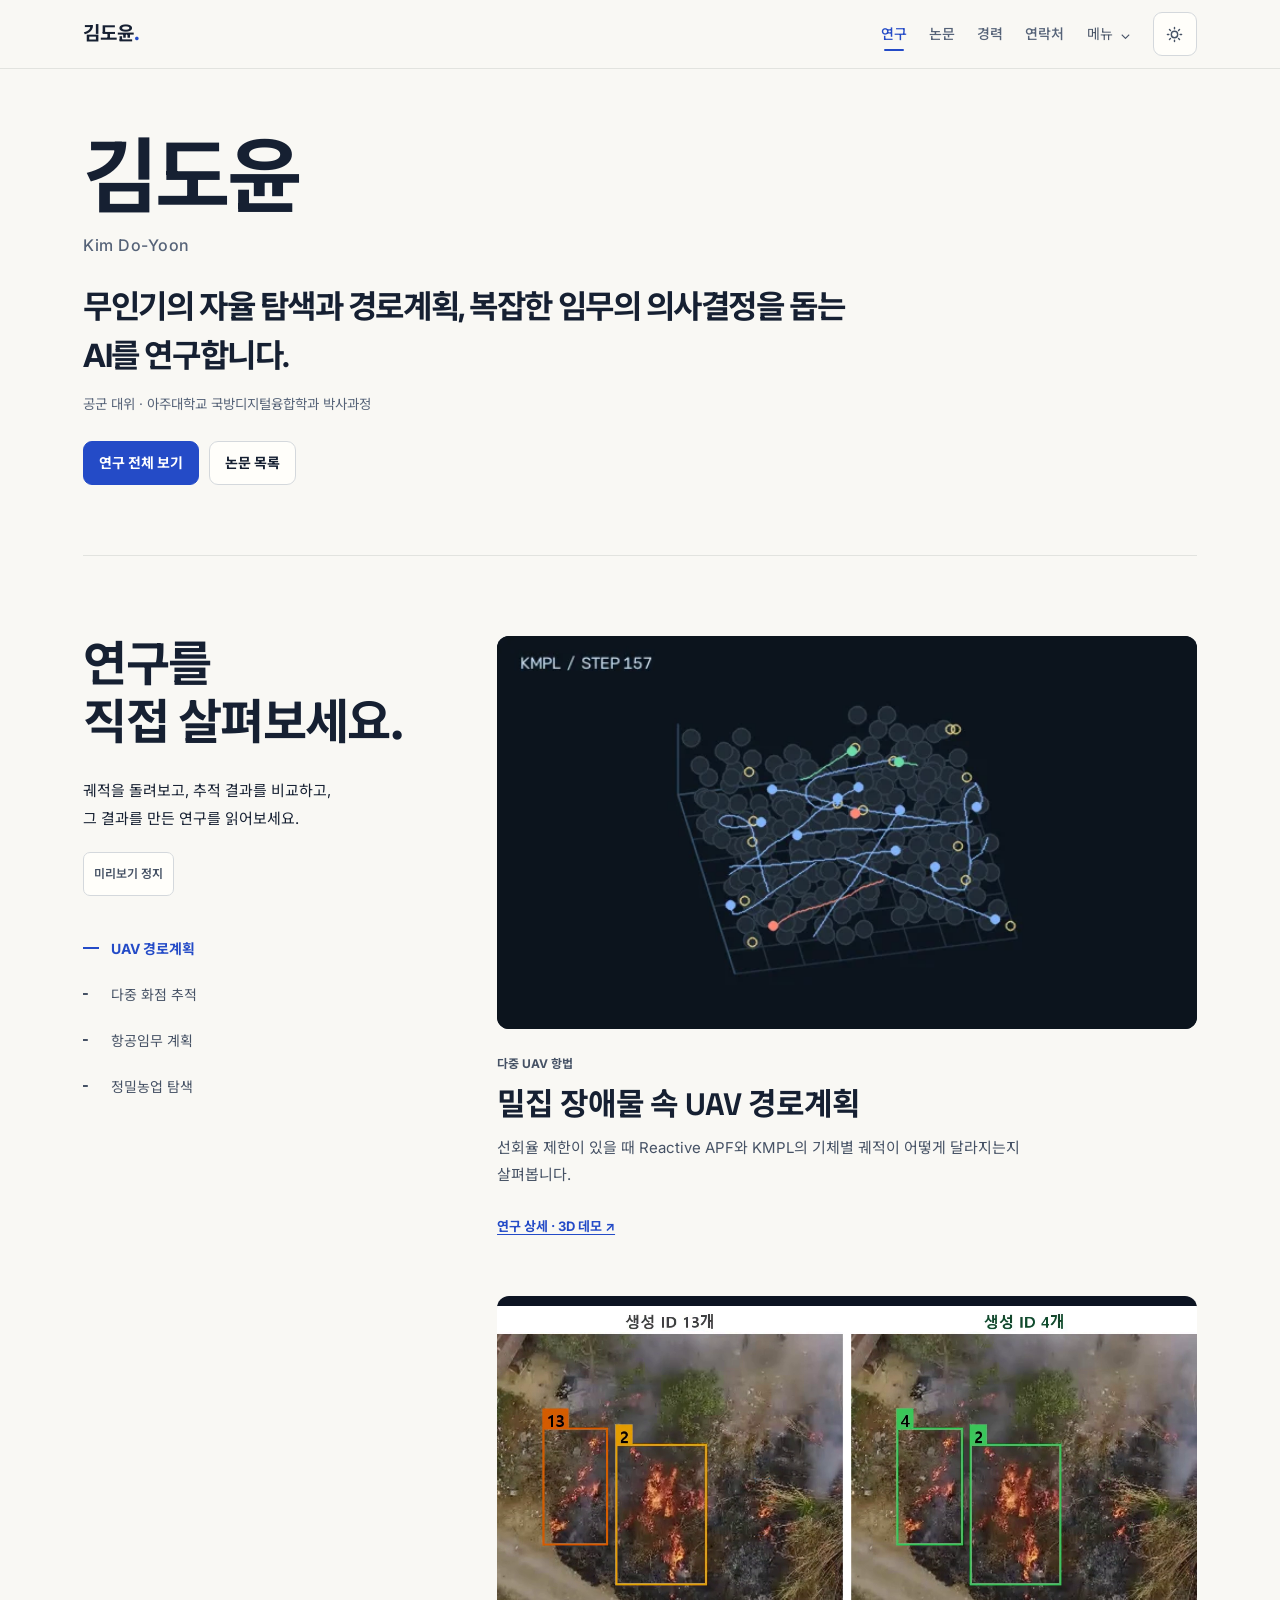
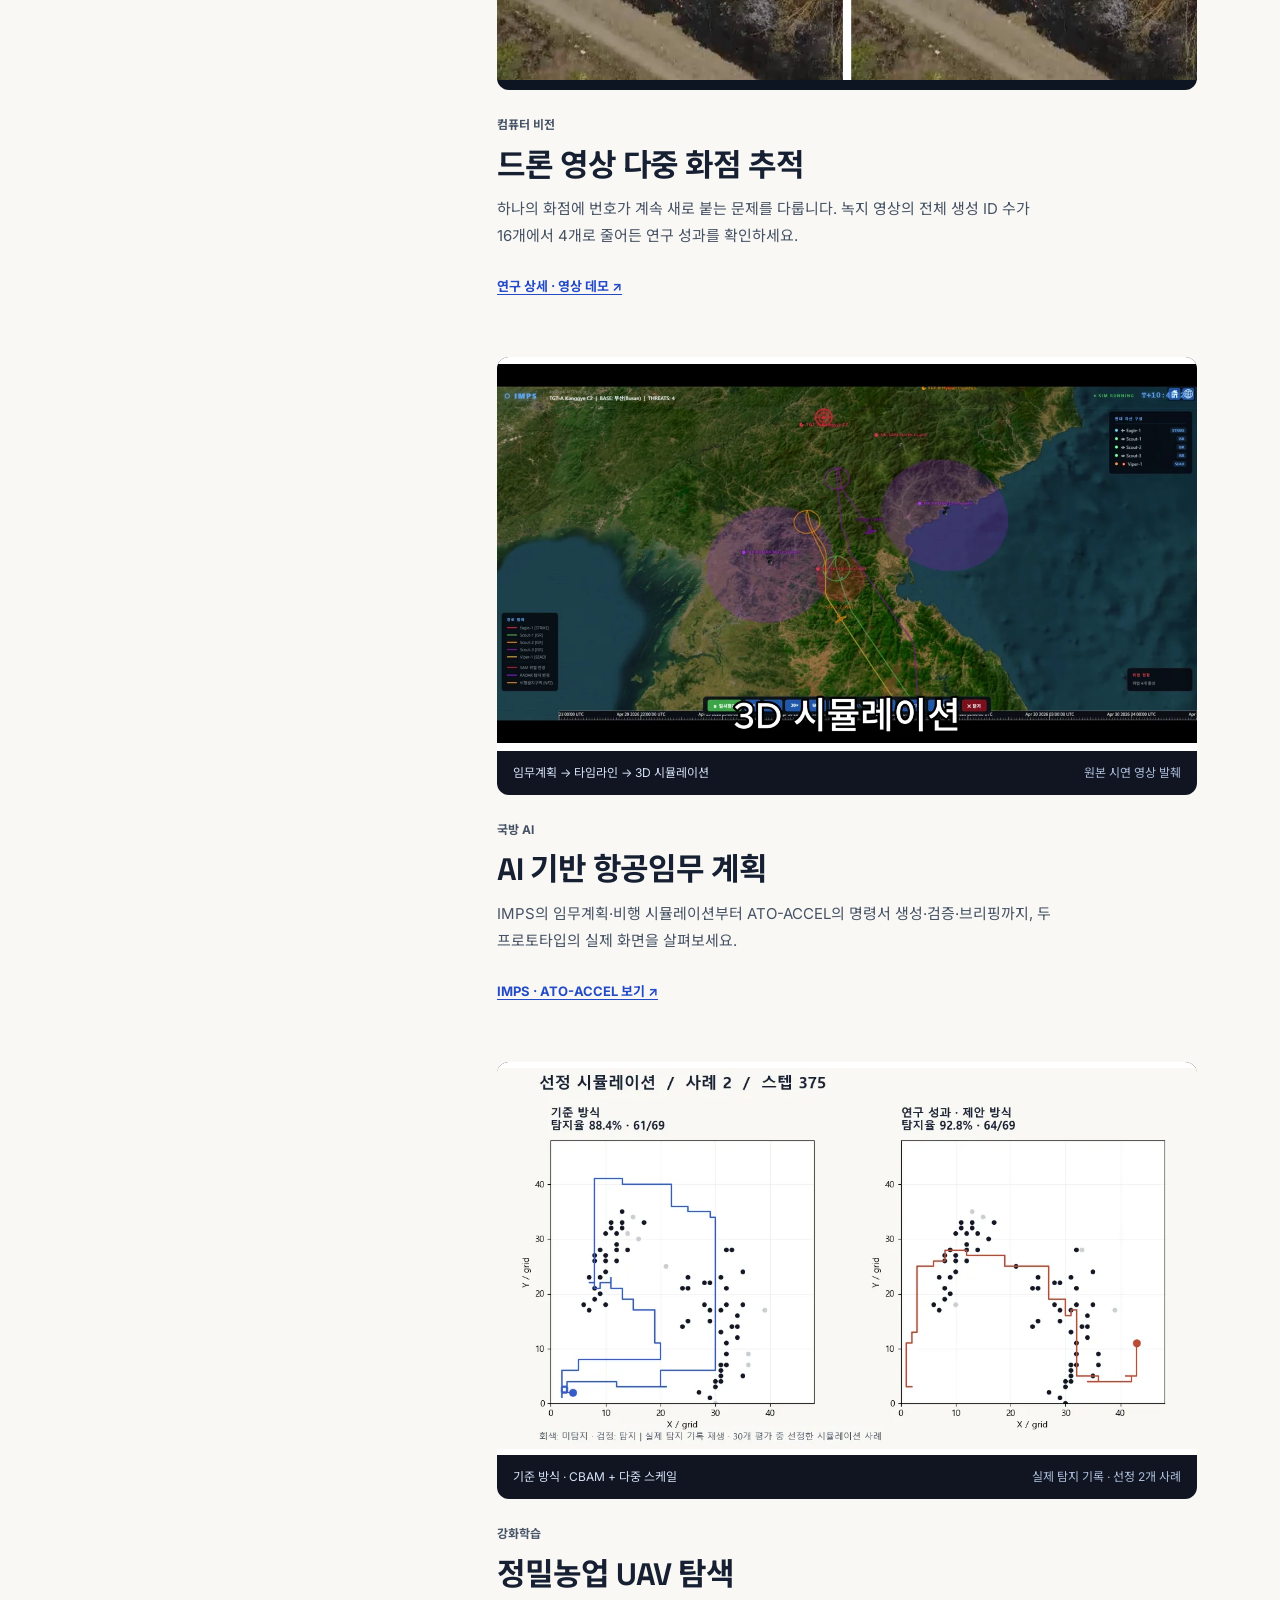
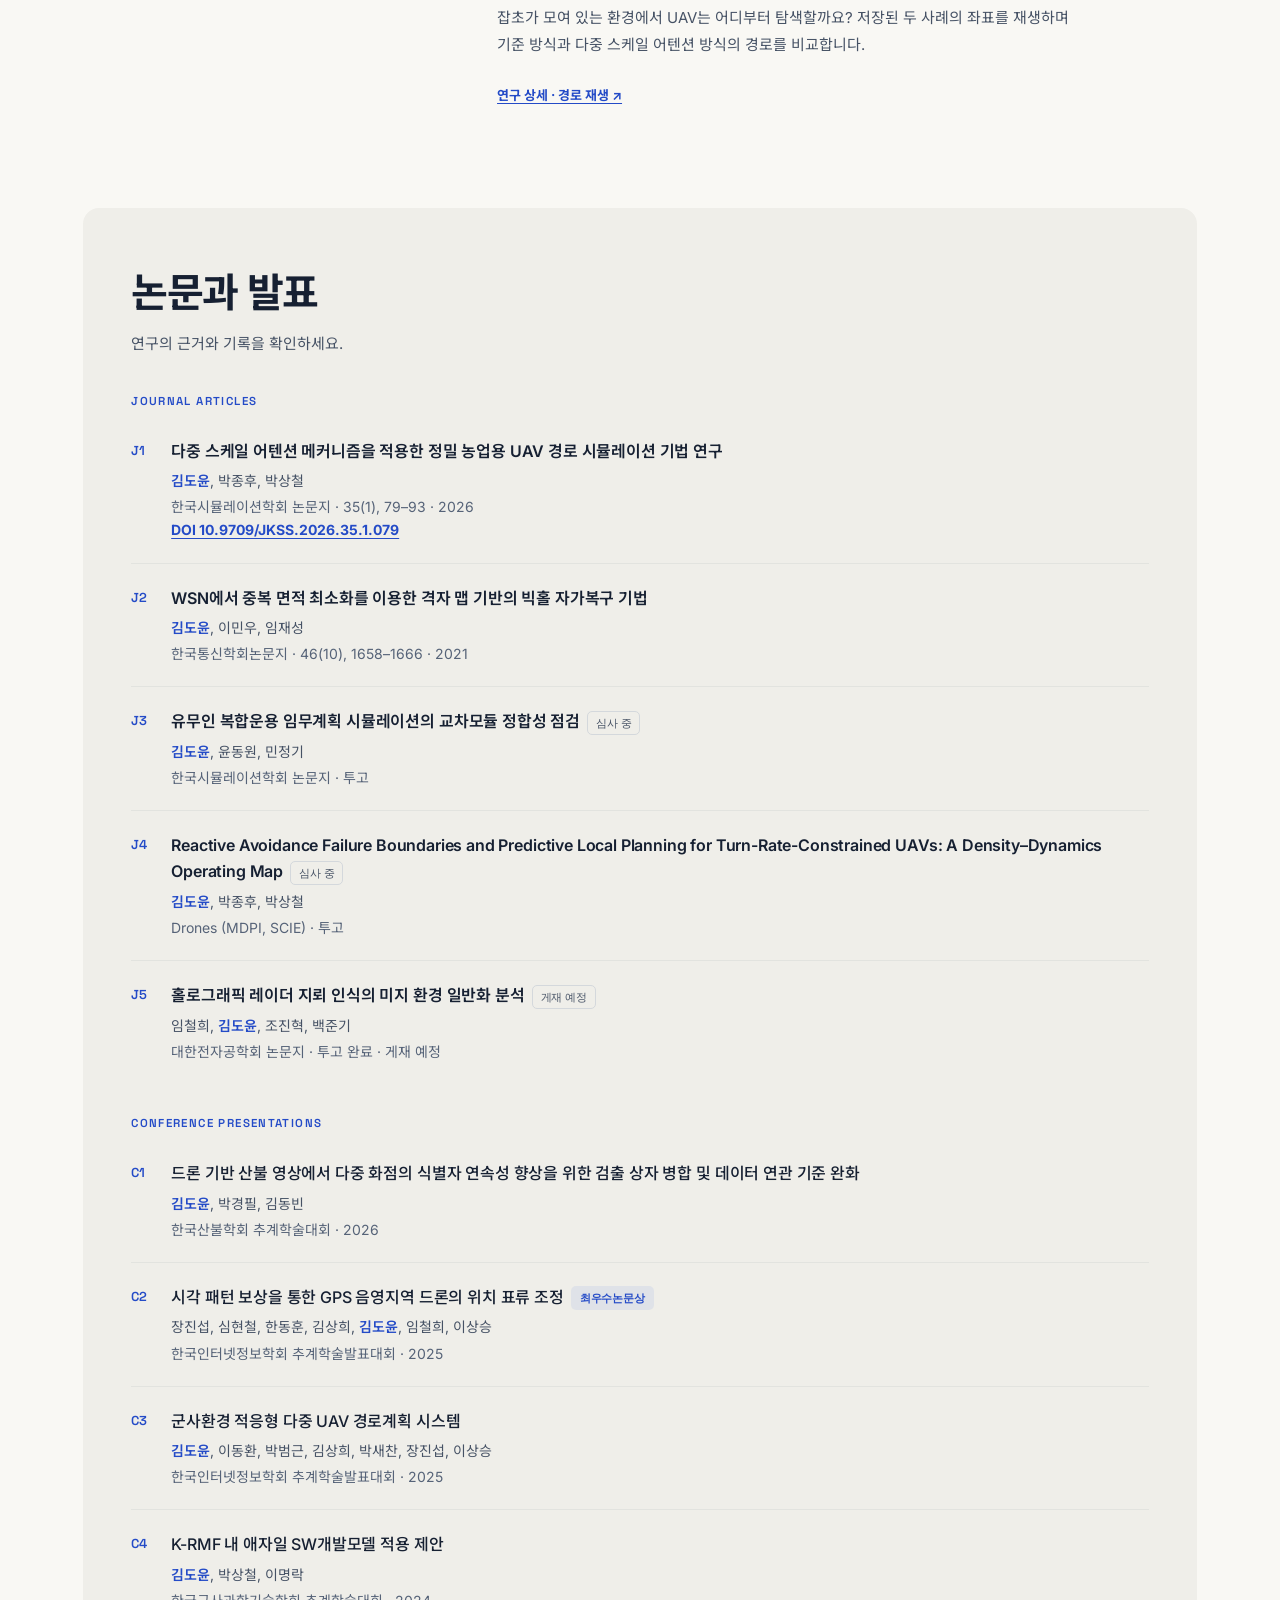
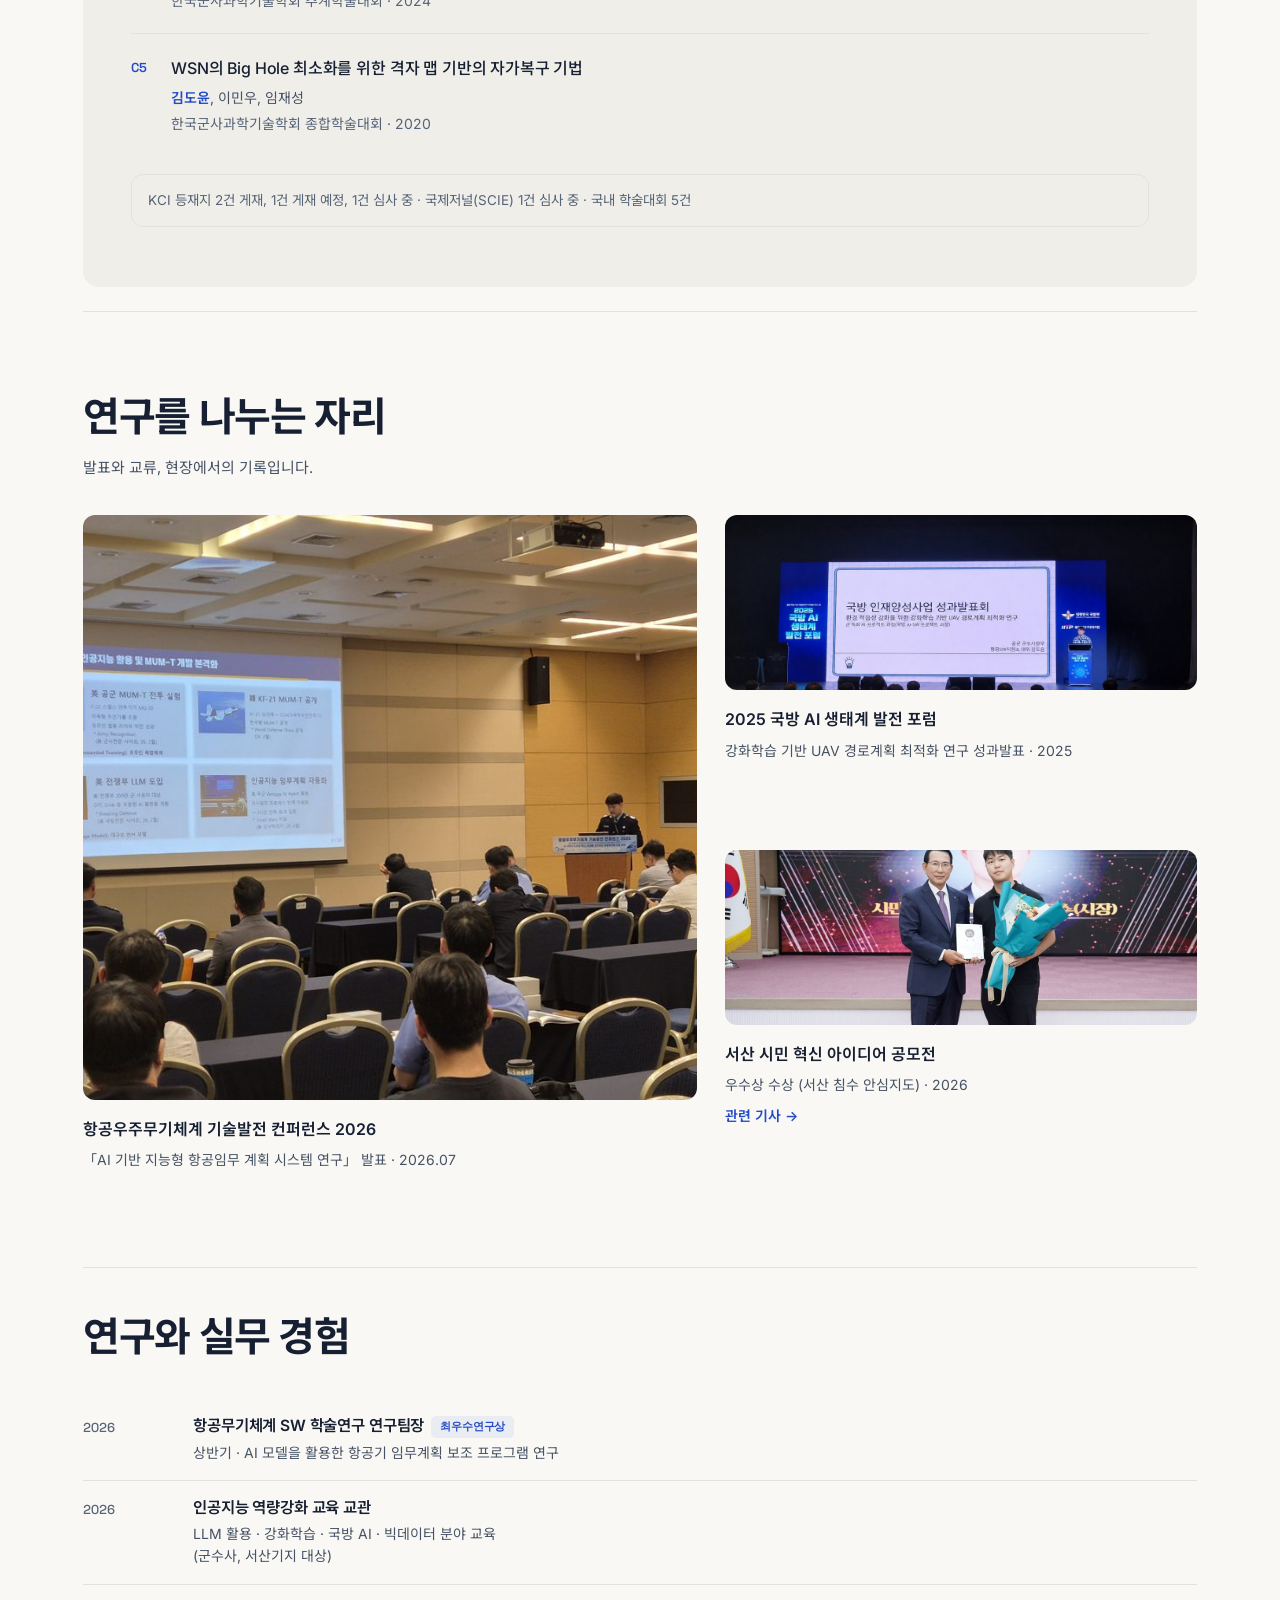
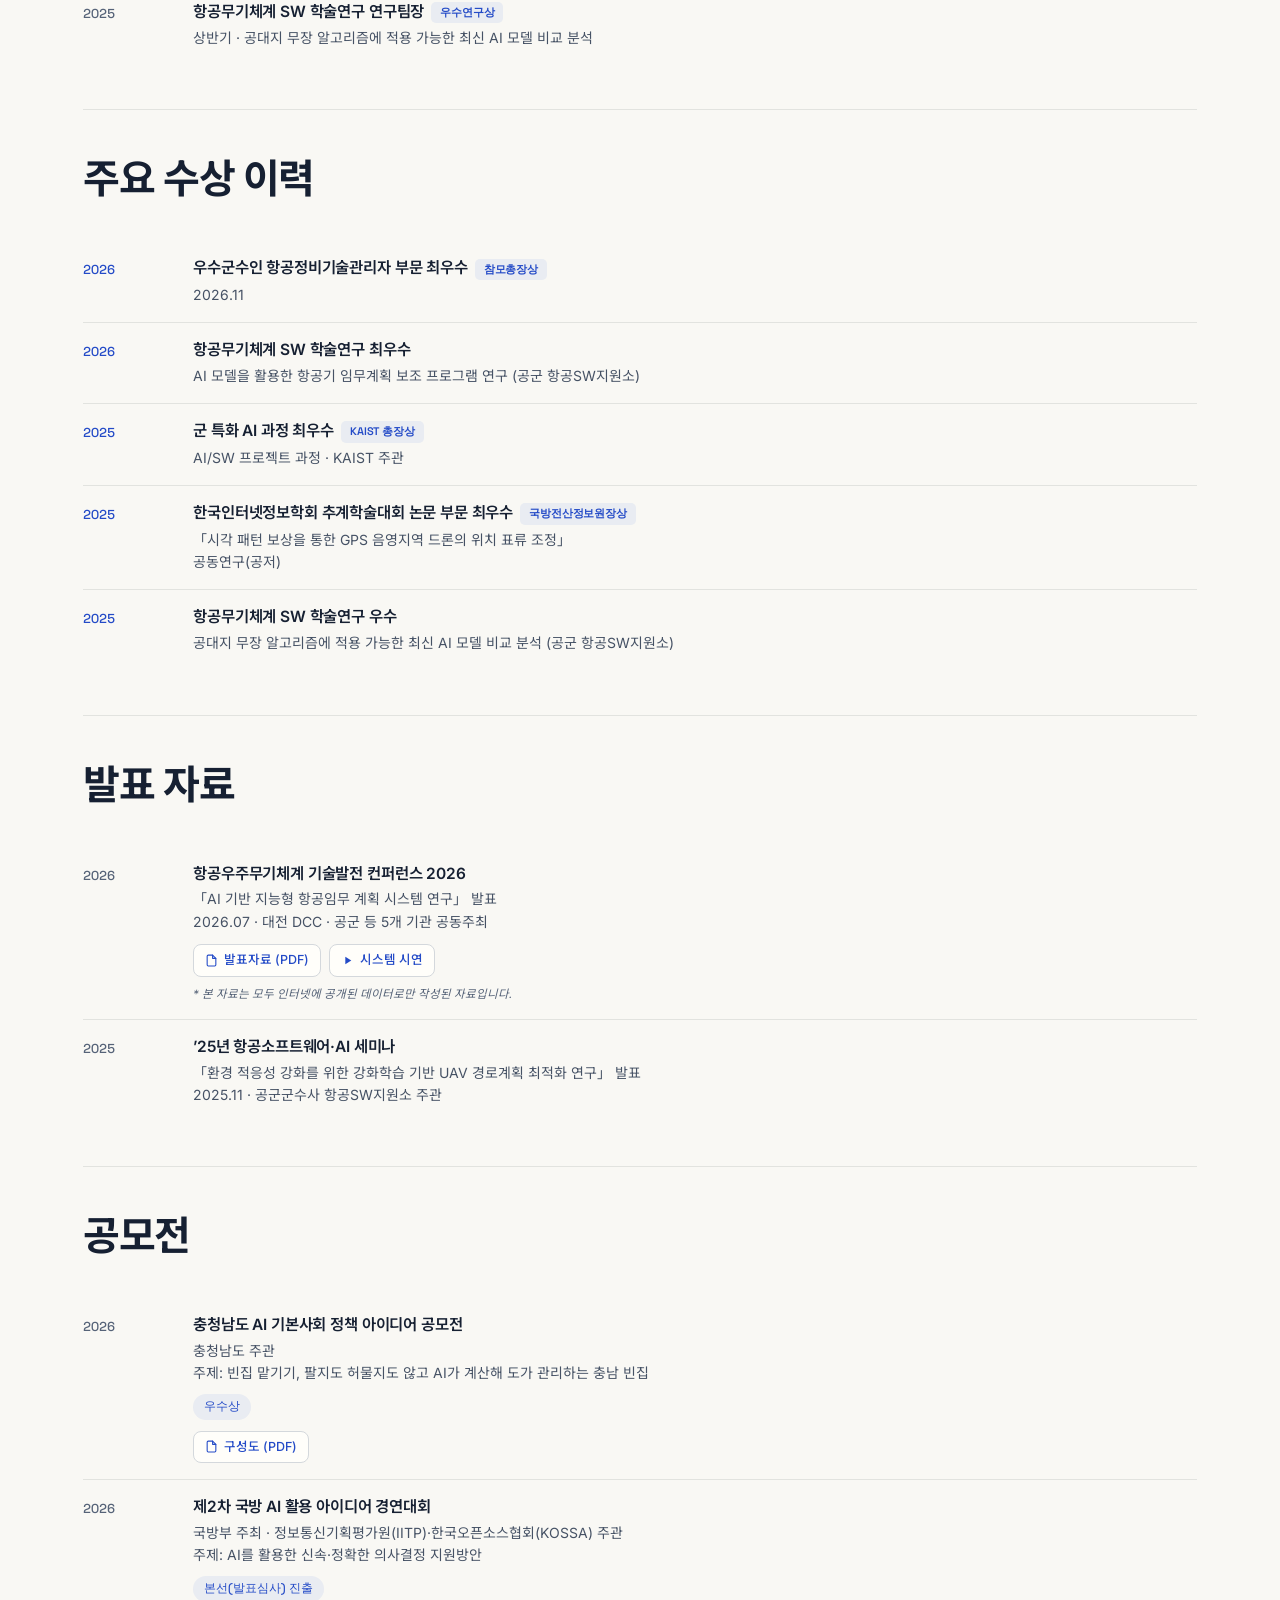
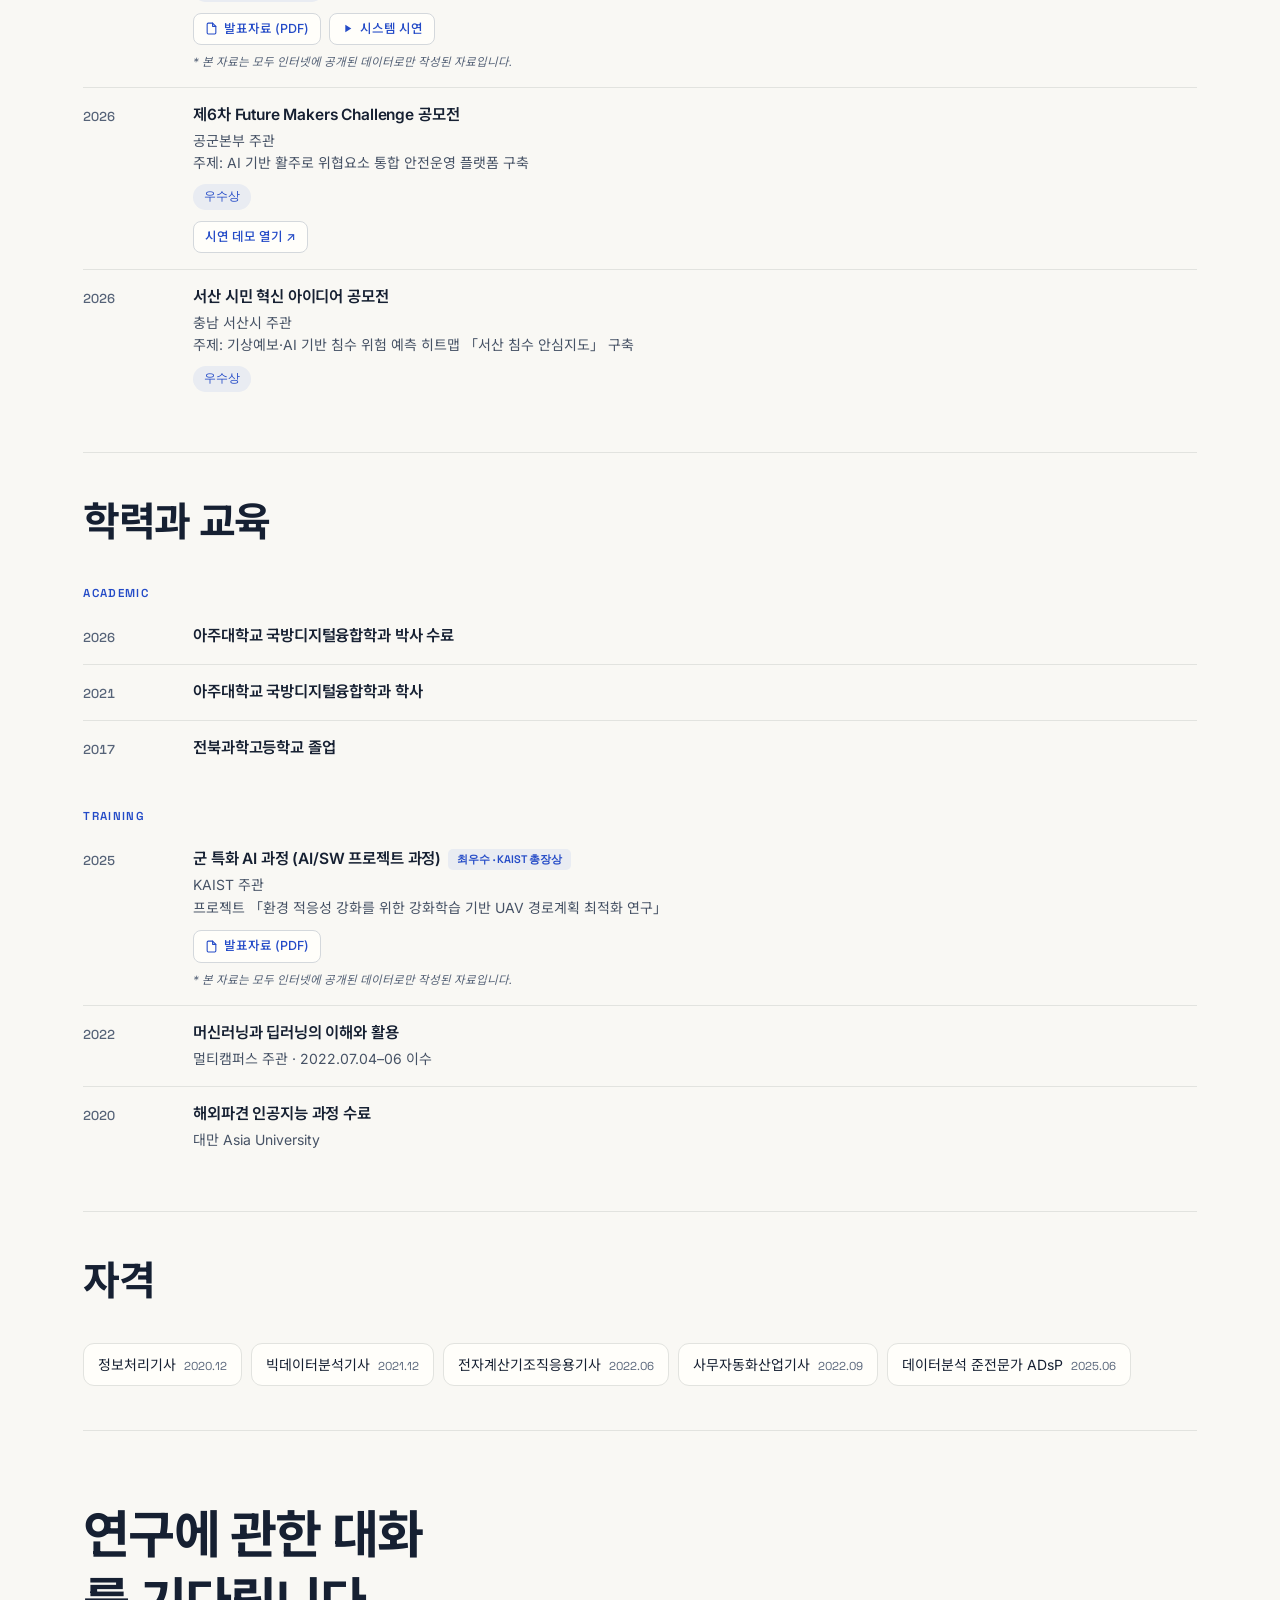
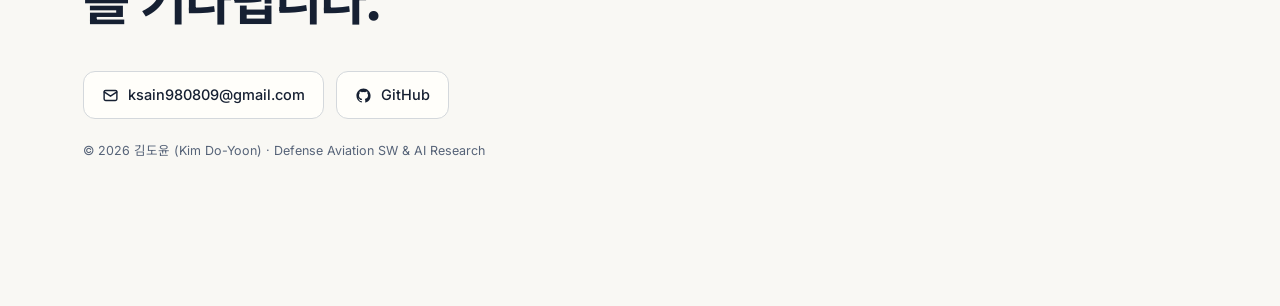
==== commit 98ef64fb: "Publish interactive research portfolio and responsive mobile demos" ====
--- a/index.html
+++ b/index.html
@@ -66,7 +66,7 @@
   .nav a.active{color:var(--accent);}
   .nav a.active::after{content:'';position:absolute;left:12px;right:12px;bottom:2px;height:2px;background:var(--accent);border-radius:2px;}
   .themebtn{margin-left:8px;width:36px;height:36px;border:1px solid var(--line2);border-radius:9px;background:var(--card);
-    color:var(--text-dim);cursor:pointer;display:inline-flex;align-items:center;justify-content:center;transition:all .2s;}
+    color:var(--text-dim);cursor:pointer;display:inline-flex;align-items:center;justify-content:center;transition:color .2s,background .2s,border-color .2s,transform .2s;}
   .themebtn:hover{color:var(--accent);border-color:var(--accent);transform:rotate(-15deg);}
   .themebtn svg{width:17px;height:17px;}
   .themebtn .moon{display:none;} [data-theme="dark"] .themebtn .sun{display:none;} [data-theme="dark"] .themebtn .moon{display:block;}
@@ -94,7 +94,7 @@
   .affil b{color:var(--text-dim);font-weight:600;}
   .icons{display:flex;flex-wrap:wrap;gap:9px;margin-top:22px;}
   .icon{width:40px;height:40px;border:1px solid var(--line2);border-radius:11px;background:var(--card);color:var(--text-dim);
-    display:inline-flex;align-items:center;justify-content:center;text-decoration:none;transition:all .2s;}
+    display:inline-flex;align-items:center;justify-content:center;text-decoration:none;transition:color .2s,background .2s,border-color .2s,transform .2s;}
   .icon:hover{color:#fff;background:var(--accent);border-color:var(--accent);transform:translateY(-3px);box-shadow:var(--shadow);}
   .icon svg{width:18px;height:18px;}
 
@@ -171,7 +171,7 @@
     background:var(--accent-weak);border-radius:20px;padding:3px 11px;margin-top:9px;}
   .links{display:flex;flex-wrap:wrap;gap:8px;margin-top:11px;}
   .rlink{display:inline-flex;align-items:center;gap:6px;font-size:12.5px;font-weight:500;color:var(--accent);text-decoration:none;
-    border:1px solid var(--line2);border-radius:8px;padding:5px 11px;background:var(--card);transition:all .18s;}
+    border:1px solid var(--line2);border-radius:8px;padding:5px 11px;background:var(--card);transition:color .18s,background .18s,border-color .18s;}
   .rlink:hover{color:#fff;background:var(--accent);border-color:var(--accent);}
   .rlink svg{width:13px;height:13px;flex:none;}
   .note{font-size:11.5px;color:var(--text-faint);margin-top:9px;font-style:italic;line-height:1.5;}
@@ -188,7 +188,7 @@
   /* contact */
   .contact-row{display:flex;flex-wrap:wrap;gap:12px;align-items:center;margin-bottom:18px;}
   .cbtn{display:inline-flex;align-items:center;gap:9px;font-size:14.5px;font-weight:500;color:var(--text);text-decoration:none;
-    border:1px solid var(--line2);border-radius:12px;padding:11px 18px;background:var(--card);transition:all .2s;}
+    border:1px solid var(--line2);border-radius:12px;padding:11px 18px;background:var(--card);transition:color .2s,background .2s,border-color .2s,transform .2s;}
   .cbtn:hover{color:#fff;background:var(--accent);border-color:var(--accent);transform:translateY(-2px);box-shadow:var(--shadow);}
   .cbtn svg{width:17px;height:17px;}
   .foot{font-size:12.5px;color:var(--text-faint);margin-top:22px;padding-bottom:64px;}
@@ -236,80 +236,207 @@
     .spotlight{display:none;}
     html{scroll-behavior:auto;}
   }
+
+  /* Portfolio preview */
+  :root{--bg:#f9f8f4;--bg2:#efeee9;--card:#fffefa;--text:#162032;--text-dim:#465265;--text-faint:#566378;--line:#e2e3df;--line2:#d4d8dc;--accent:#244bc7;}
+  [data-theme="dark"]{--bg:#101521;--bg2:#181f2d;--card:#181f2d;--text:#edf1fa;--text-dim:#bac5d8;--text-faint:#a2aec5;--line:#293345;--line2:#37445a;--accent:#9ab4ff;}
+  .topbar-in,.wrap{max-width:1216px;padding-inline:clamp(20px,4vw,58px);}
+  .topbar-in{height:68px;gap:12px;}
+  .brand{font-family:'Space Grotesk','Noto Sans KR',sans-serif;text-decoration:none;font-size:19px;font-weight:700;}
+  .nav{margin-left:auto;overflow:visible;gap:4px;}
+  .nav a,.nav-more summary{font-size:14px;}
+  .nav-more{position:relative;}
+  .nav-more summary{list-style:none;cursor:pointer;color:var(--text-dim);padding:9px 10px;border-radius:7px;white-space:nowrap;}
+  .nav-more summary::-webkit-details-marker{display:none;}
+  .nav-more summary::after{content:'⌄';margin-left:7px;}
+  .nav-more summary:focus-visible{outline:2px solid var(--accent);}
+  .nav-more > div{position:absolute;top:calc(100% + 8px);right:0;display:grid;min-width:150px;padding:7px;border:1px solid var(--line2);border-radius:12px;background:var(--card);box-shadow:var(--shadow);}
+  .nav-more a{padding:9px 12px;}
+  .themebtn{margin-left:0;flex:none;}
+  .hero{padding:clamp(38px,6vw,88px) 0 clamp(38px,5vw,72px);}
+  .hero-in{grid-template-columns:minmax(0,1.12fr) minmax(0,1fr);align-items:center;gap:clamp(28px,5vw,72px);}
+  .hero .eyebrow{margin-bottom:16px;letter-spacing:.08em;}
+  .hero h1{font-size:clamp(47px,6.1vw,88px);letter-spacing:-.08em;line-height:1.08;}
+  .name-en{font-size:16px;margin-top:10px;letter-spacing:.03em;}
+  .hero .bio{font-size:clamp(19px,2.05vw,29px);font-weight:700;color:var(--text);letter-spacing:-.045em;line-height:1.53;margin-top:24px;word-break:keep-all;}
+  .hero .affil{margin-top:12px;word-break:keep-all;}
+  .hero-actions,.work-links{display:flex;flex-wrap:wrap;gap:10px;}
+  .hero-actions{margin-top:25px;}
+  .action{display:inline-flex;align-items:center;justify-content:center;min-height:44px;padding:9px 15px;border:1px solid var(--line2);border-radius:9px;font-size:14px;font-weight:700;text-decoration:none;background:var(--card);color:var(--text);}
+  .action:hover{border-color:var(--accent);color:var(--accent);}
+  .action.primary{color:white;background:#244bc7;border-color:#244bc7;}
+  .action.primary:hover{background:#1838a0;}
+  .hero-art{position:relative;isolation:isolate;overflow:hidden;min-width:0;border-radius:20px;background:#121e39;color:#dae6ff;border:1px solid #31446a;box-shadow:0 17px 36px rgba(15,30,62,.17);}
+  .hero-art svg{display:block;width:100%;height:auto;}
+  .hero-art #swarm{inset:0;width:100%;height:100%;mask-image:none;-webkit-mask-image:none;opacity:.46;}
+  .hero-art .art-label{display:flex;justify-content:space-between;gap:10px;border-top:1px solid #36486b;padding:11px 16px;font-size:11px;color:#c4d4f5;letter-spacing:.08em;position:relative;}
+  .section-head{margin-bottom:25px;}
+  .section-head .sec-label{margin-bottom:8px;}
+  .section-head h2{font-size:clamp(28px,4vw,42px);letter-spacing:-.055em;line-height:1.2;}
+  .rcards{grid-template-columns:repeat(3,minmax(0,1fr));}
+  .rcard.featured{grid-column:1/-1;display:grid;grid-template-columns:minmax(0,1.65fr) minmax(0,1fr);align-items:stretch;}
+  .rcard .media{background:#fff;}
+  .rcard.featured .media{border-bottom:0;border-right:1px solid var(--line);aspect-ratio:16/9;}
+  .rcard.featured .meta{padding:clamp(20px,4vw,38px);align-self:center;}
+  .rcard.featured h3{font-size:clamp(23px,3vw,31px);line-height:1.25;letter-spacing:-.055em;}
+  .rcard.featured p{font-size:15px;}
+  .rcard .work-links{margin-top:14px;}
+  .work-links a{font-size:13px;color:var(--accent);font-weight:700;text-underline-offset:4px;padding-block:5px;}
+  .feature-no{font-family:'Space Grotesk',sans-serif;font-size:12px;letter-spacing:.09em;color:var(--accent);font-weight:700;margin-bottom:12px;}
+  .reveal{opacity:1;transform:none;}
+  @media(max-width:760px){
+    .topbar-in{height:60px;gap:6px;}
+    .nav{gap:0;}
+    .nav a,.nav-more summary{font-size:13px;padding-inline:7px;}
+    .nav .desktop-nav{display:none;}
+    .hero-in,.rcard.featured{grid-template-columns:minmax(0,1fr);}
+    .hero .bio{margin-top:17px;}
+    .hero-actions{margin-top:20px;}
+    .hero-art svg{max-height:242px;}
+    .rcards{grid-template-columns:minmax(0,1fr);}
+    .rcard.featured .media{border-right:0;border-bottom:1px solid var(--line);}
+  }
+
+  /* Homepage layout with motion previews */
+  .hero{padding:clamp(34px,5.5vw,78px) 0 clamp(34px,5vw,64px);}
+  .hero-in{grid-template-columns:minmax(0,.86fr) minmax(0,1.28fr);gap:clamp(30px,4.2vw,64px);}
+  .hero h1{font-size:clamp(46px,6.4vw,86px);}
+  .hero .bio{font-size:clamp(19px,1.8vw,25px);}
+  .preview-group{min-width:0;}
+  .preview-heading{display:flex;align-items:center;justify-content:space-between;flex-wrap:wrap;gap:8px 12px;margin-bottom:12px;}
+  .preview-heading h2{font-size:17px;letter-spacing:-.035em;}
+  .motion-toggle{font:inherit;font-size:12px;font-weight:600;padding:6px 10px;border:1px solid var(--line2);border-radius:7px;background:var(--card);color:var(--text-dim);cursor:pointer;min-height:34px;}
+  .motion-toggle:hover{color:var(--accent);border-color:var(--accent);}
+  .preview-cards{display:grid;grid-template-columns:repeat(2,minmax(0,1fr));gap:12px;}
+  .preview-card{display:grid;grid-template-rows:auto 1fr;min-width:0;background:#131e34;color:#f3f7ff;border:1px solid #304264;border-radius:15px;overflow:hidden;text-decoration:none;box-shadow:0 12px 30px rgba(18,31,57,.14);transition:transform .2s,border-color .2s;}
+  .preview-card:hover{transform:translateY(-3px);border-color:#7598e8;}
+  .preview-card video{display:block;width:100%;aspect-ratio:16/9;object-fit:cover;background:#0c1420;pointer-events:none;}
+  .preview-caption{display:flex;flex-direction:column;gap:4px;padding:13px 13px 14px;border-top:1px solid #334565;}
+  .preview-caption strong{font-size:clamp(13px,1.28vw,17px);font-weight:700;line-height:1.4;word-break:keep-all;}
+  .preview-caption span{font-size:12px;color:#b8ccf0;line-height:1.45;word-break:keep-all;}
+  .preview-caption small{font-size:11px;color:#a4beff;font-weight:700;margin-top:4px;}
+  .research-grid{display:grid;grid-template-columns:repeat(2,minmax(0,1fr));gap:14px;}
+  .research-entry{display:flex;flex-direction:column;gap:8px;padding:clamp(17px,3vw,27px);background:var(--card);border:1px solid var(--line);border-radius:14px;}
+  .research-entry h3{font-size:clamp(19px,2.1vw,25px);line-height:1.3;letter-spacing:-.045em;word-break:keep-all;}
+  .research-entry p,.section-head > p:last-child{color:var(--text-dim);font-size:14px;word-break:keep-all;}
+  .section-head > p:last-child{margin-top:9px;}
+  .research-kind{font-size:12px;color:var(--accent);font-weight:700;}
+  .research-entry .work-links{margin-top:auto;padding-top:6px;}
+  .research-entry a,.pub .v a{color:var(--accent);font-weight:700;text-underline-offset:3px;}
+  .pub[id]{scroll-margin-top:84px;}
+  .pub:target{background:var(--accent-weak);border-radius:8px;}
+  @media(max-width:760px){
+    .hero-in{grid-template-columns:minmax(0,1fr);gap:26px;}
+    .preview-cards{gap:8px;}
+    .preview-caption{padding:9px;}
+    .research-grid{grid-template-columns:1fr;}
+  }
+  @media(prefers-reduced-motion:reduce){
+    .preview-card{transition:none;}
+    .preview-card:hover{transform:none;}
+  }
 </style>
+<link rel="stylesheet" href="assets/research/portfolio-flow.css">
 </head>
 <body>
+<a class="skip-link" href="#main-content">본문으로 건너뛰기</a>
+<div class="reading-progress" aria-hidden="true"><i></i></div>
 <div class="spotlight" aria-hidden="true"></div>
 <div class="grain" aria-hidden="true"></div>
 
 <div class="topbar">
   <div class="topbar-in">
-    <div class="brand">김도윤<span class="dot">.</span></div>
-    <nav class="nav">
-      <a href="#research">Research</a>
-      <a href="#activities">Activities</a>
-      <a href="#pub">Publications</a>
-      <a href="#exp">Experience</a>
-      <a href="#awards">Awards</a>
-      <a href="#talks">Talks</a>
-      <a href="#comp">Competitions</a>
-      <a href="#contact">Contact</a>
+    <a class="brand" href="#top">김도윤<span class="dot">.</span></a>
+    <nav class="nav" aria-label="주 메뉴">
+      <a href="#research">연구</a>
+      <a href="#pub">논문</a>
+      <a class="desktop-nav" href="#exp">경력</a>
+      <a class="desktop-nav" href="#contact">연락처</a>
+      <details class="nav-more">
+        <summary>메뉴</summary>
+        <div>
+          <a href="#activities">활동</a><a href="#exp">경력</a><a href="#awards">수상</a>
+          <a href="#talks">발표</a><a href="#comp">공모전</a><a href="#edu">학력</a>
+          <a href="#cert">자격</a><a href="#contact">연락처</a>
+        </div>
+      </details>
+    </nav>
       <button class="themebtn" id="themeBtn" aria-label="다크/라이트 전환" title="다크/라이트 전환">
         <svg class="sun" viewBox="0 0 24 24" fill="none" stroke="currentColor" stroke-width="2" stroke-linecap="round"><circle cx="12" cy="12" r="4.5"/><path d="M12 2v2M12 20v2M4.9 4.9l1.4 1.4M17.7 17.7l1.4 1.4M2 12h2M20 12h2M4.9 19.1l1.4-1.4M17.7 6.3l1.4-1.4"/></svg>
         <svg class="moon" viewBox="0 0 24 24" fill="none" stroke="currentColor" stroke-width="2" stroke-linecap="round" stroke-linejoin="round"><path d="M21 12.8A9 9 0 1111.2 3a7 7 0 009.8 9.8z"/></svg>
       </button>
-    </nav>
   </div>
 </div>
 
-<div class="wrap">
-  <header class="hero">
-    <canvas id="swarm"></canvas>
+<main class="wrap" id="main-content" tabindex="-1">
+  <header class="hero" id="top">
     <div class="hero-in">
-      <!-- 프로필 사진: profile.jpg 를 저장소에 올린 뒤 아래 <img> 주석을 풀고 .ph 를 지우세요 -->
-      <div class="avatar">
-        <!-- <img src="profile.jpg" alt="김도윤 프로필 사진"> -->
-        <span class="ph">DK</span>
-      </div>
       <div>
-        <div class="eyebrow anim a1">Reinforcement Learning · Multi-UAV Autonomy</div>
-        <h1 class="anim a2"><span class="rank">공군 대위 · Ph.D. Candidate</span>김도윤</h1>
-        <div class="name-en anim a2">Kim Do-Yoon</div>
-        <p class="bio anim a3">안녕하세요. <span class="hl">강화학습</span>과 <span class="hl">다중 UAV 자율성</span>을 연구하는 공군 장교이자 박사과정 연구자입니다. 여러 대의 무인기가 서로 협력해 스스로 경로를 찾고, 통신이나 위치 정보가 불안정한 상황에서도 임무를 이어가도록 만드는 문제에 관심이 많습니다. 다중 UAV 경로계획, AI 기반 임무계획, 정밀농업 탐색까지 강화학습을 여러 문제에 적용하며, 복잡한 문제를 작은 원리로 쪼개어 시뮬레이션으로 검증하는 과정을 좋아합니다.</p>
-        <div class="affil anim a4">
-          <b>Ph.D. Candidate</b> · 아주대학교 국방디지털융합학과
-        </div>
-        <div class="icons anim a5">
-          <a class="icon" href="mailto:ksain980809@gmail.com" aria-label="Email" title="Email">
-            <svg viewBox="0 0 24 24" fill="none" stroke="currentColor" stroke-width="2" stroke-linecap="round" stroke-linejoin="round"><rect x="3" y="5" width="18" height="14" rx="2"/><path d="m3 7 9 6 9-6"/></svg></a>
-          <a class="icon" href="https://github.com/dodo-port" target="_blank" rel="noopener" aria-label="GitHub" title="GitHub">
-            <svg viewBox="0 0 24 24" fill="currentColor"><path d="M12 2C6.48 2 2 6.58 2 12.25c0 4.53 2.87 8.37 6.84 9.73.5.1.68-.22.68-.49 0-.24-.01-.87-.01-1.71-2.78.62-3.37-1.37-3.37-1.37-.45-1.19-1.11-1.5-1.11-1.5-.91-.64.07-.62.07-.62 1 .07 1.53 1.06 1.53 1.06.89 1.56 2.34 1.11 2.91.85.09-.66.35-1.11.63-1.37-2.22-.26-4.55-1.14-4.55-5.07 0-1.12.39-2.03 1.03-2.75-.1-.26-.45-1.3.1-2.71 0 0 .84-.28 2.75 1.05a9.3 9.3 0 0 1 5 0c1.91-1.33 2.75-1.05 2.75-1.05.55 1.41.2 2.45.1 2.71.64.72 1.03 1.63 1.03 2.75 0 3.94-2.34 4.81-4.57 5.06.36.32.68.94.68 1.9 0 1.37-.01 2.48-.01 2.81 0 .27.18.6.69.49A10.02 10.02 0 0 0 22 12.25C22 6.58 17.52 2 12 2z"/></svg></a>
-          <!-- Scholar / LinkedIn: URL 확정되면 주석 해제
-          <a class="icon" href="구글학술_URL" target="_blank" rel="noopener" aria-label="Google Scholar"><svg viewBox="0 0 24 24" fill="currentColor"><path d="M12 3 1 9l11 6 9-4.91V17h2V9L12 3zM5 13.18v3.5L12 21l7-4.32v-3.5L12 17l-7-3.82z"/></svg></a>
-          <a class="icon" href="링크드인_URL" target="_blank" rel="noopener" aria-label="LinkedIn"><svg viewBox="0 0 24 24" fill="currentColor"><path d="M6.94 5A1.94 1.94 0 1 1 3.06 5a1.94 1.94 0 0 1 3.88 0zM3.4 8.5h3.1V21H3.4zM9.2 8.5h2.97v1.71h.04c.41-.78 1.42-1.6 2.93-1.6 3.13 0 3.71 2.06 3.71 4.74V21h-3.1v-5.66c0-1.35-.02-3.08-1.88-3.08-1.88 0-2.17 1.47-2.17 2.98V21H9.2z"/></svg></a>
-          -->
+
+        <h1>김도윤</h1>
+        <p class="name-en">Kim Do-Yoon</p>
+        <p class="bio">무인기의 자율 탐색과 경로계획, 복잡한 임무의 의사결정을 돕는 AI를 연구합니다.</p>
+        <p class="affil">공군 대위 · 아주대학교 국방디지털융합학과 박사과정</p>
+        <div class="hero-actions">
+          <a class="action primary" href="#research">연구 전체 보기</a>
+          <a class="action" href="#pub">논문 목록</a>
         </div>
       </div>
     </div>
   </header>
 
-  <section id="research" class="reveal">
-    <div class="sec-label">Research</div>
-    <div class="rcards">
-      <div class="rcard"><div class="media"><img src="assets/research/kmpl.gif" alt="다중 UAV 밀집 항법 시연" loading="lazy"></div><div class="meta"><span class="rtag">경로계획 · 자율성</span><h3>다중 UAV 밀집 항법</h3><p>선회율이 제한된 여러 UAV가 밀집한 장애물 사이를 협력해 빠져나가는 경로를 학습한다.</p></div></div>
-      <div class="rcard"><div class="media"><img src="assets/research/imps.jpg" alt="AI 기반 항공임무 계획" loading="lazy"></div><div class="meta"><span class="rtag">국방 AI · 임무계획</span><h3>AI 기반 항공임무 계획</h3><p>자연어 임무에서 자산 배정과 위협 회피 경로를 지도 위에 세우고(IMPS), 돌발 결함 시 출격 자원 재배정 방책까지 빠르게 산출한다(ATO-ACCEL).</p></div></div>
-      <div class="rcard"><div class="media"><img src="assets/research/ms.jpg" alt="정밀농업 UAV 탐색 경로" loading="lazy"></div><div class="meta"><span class="rtag">강화학습 · 딥러닝</span><h3>정밀농업 UAV 탐색</h3><p>어텐션과 강화학습으로 넓은 지역을 효율적으로 살피는 UAV 탐색 경로를 학습한다.</p></div></div>
-      <div class="rcard"><div class="media"><img src="assets/research/kaist.gif" alt="군집 UAV 동적 클러스터링 시연" loading="lazy"></div><div class="meta"><span class="rtag">다중 에이전트</span><h3>군집 UAV 동적 클러스터링</h3><p>여러 UAV가 실시간으로 무리를 나누며 위협을 피해 함께 움직이도록 학습한다.</p></div></div>
+  <section id="research">
+    <div class="section-head"><h2>연구를 <br>직접 살펴보세요.</h2><p>궤적을 돌려보고, 추적 결과를 비교하고, 그 결과를 만든 연구를 읽어보세요.</p><button class="motion-toggle research-motion-toggle" type="button" data-motion-toggle hidden>미리보기 정지</button></div>
+    <div class="research-grid">
+      <article class="research-entry"><video class="motion-cover research-visual" data-src="assets/research/kmpl-cover.mp4" poster="assets/research/kmpl-cover.webp" preload="none" muted loop playsinline aria-hidden="true"></video><div class="research-copy">
+        <span class="research-kind">다중 UAV 항법</span><h3>밀집 장애물 속 UAV 경로계획</h3>
+        <p>선회율 제한이 있을 때 Reactive APF와 KMPL의 기체별 궤적이 어떻게 달라지는지 살펴봅니다.</p>
+        <div class="work-links"><a href="kmpl-3d.html">연구 상세 · 3D 데모 ↗</a></div>
+      </div></article>
+      <article class="research-entry"><video class="motion-cover research-visual" data-src="assets/research/wildfire-talk-cover.mp4" poster="assets/research/wildfire-talk-demo.webp" preload="none" muted loop playsinline aria-hidden="true"></video><div class="research-copy">
+        <span class="research-kind">컴퓨터 비전</span><h3>드론 영상 다중 화점 추적</h3>
+        <p>하나의 화점에 번호가 계속 새로 붙는 문제를 다룹니다. 녹지 영상의 전체 생성 ID 수가 16개에서 4개로 줄어든 연구 성과를 확인하세요.</p>
+        <div class="work-links"><a href="wildfire-tracks.html">연구 상세 · 영상 데모 ↗</a></div>
+      </div></article>
+      <article class="research-entry"><div class="research-film"><video class="motion-cover research-visual" data-src="assets/research/imps-cover.mp4" poster="assets/research/imps-cover.webp" preload="none" muted loop playsinline aria-hidden="true"></video><div class="film-caption"><span>임무계획 → 타임라인 → 3D 시뮬레이션</span><span>원본 시연 영상 발췌</span></div></div><div class="research-copy">
+        <span class="research-kind">국방 AI</span><h3>AI 기반 항공임무 계획</h3>
+        <p>IMPS의 임무계획·비행 시뮬레이션부터 ATO-ACCEL의 명령서 생성·검증·브리핑까지, 두 프로토타입의 실제 화면을 살펴보세요.</p>
+        <div class="work-links"><a href="imps-record.html">IMPS · ATO-ACCEL 보기 ↗</a></div>
+      </div></article>
+      <article class="research-entry"><div class="research-film"><video class="motion-cover research-visual" data-src="assets/research/agriculture-cover.mp4" poster="assets/research/agriculture-cover.webp" preload="none" muted loop playsinline aria-hidden="true"></video><div class="film-caption"><span>기준 방식 · CBAM + 다중 스케일</span><span>실제 탐지 기록 · 선정 2개 사례</span></div></div><div class="research-copy">
+        <span class="research-kind">강화학습</span><h3>정밀농업 UAV 탐색</h3>
+        <p>잡초가 모여 있는 환경에서 UAV는 어디부터 탐색할까요? 저장된 두 사례의 좌표를 재생하며 기준 방식과 다중 스케일 어텐션 방식의 경로를 비교합니다.</p>
+        <div class="work-links"><a href="agriculture-paths.html">연구 상세 · 경로 재생 ↗</a></div>
+      </div></article>
     </div>
   </section>
 
+  <section id="pub" class="reveal">
+    <div class="section-title"><h2>논문과 발표</h2><p>연구의 근거와 기록을 확인하세요.</p></div>
+
+    <div class="subgrp">Journal Articles</div>
+    <div class="pub" id="paper-agriculture"><div class="n">J1</div><div><div class="t">다중 스케일 어텐션 메커니즘을 적용한 정밀 농업용 UAV 경로 시뮬레이션 기법 연구</div><div class="a"><span class="me">김도윤</span>, 박종후, 박상철</div><div class="v">한국시뮬레이션학회 논문지 · 35(1), 79–93 · 2026<br><a href="https://doi.org/10.9709/JKSS.2026.35.1.079">DOI 10.9709/JKSS.2026.35.1.079</a></div></div></div>
+    <div class="pub"><div class="n">J2</div><div><div class="t">WSN에서 중복 면적 최소화를 이용한 격자 맵 기반의 빅홀 자가복구 기법</div><div class="a"><span class="me">김도윤</span>, 이민우, 임재성</div><div class="v">한국통신학회논문지 · 46(10), 1658–1666 · 2021</div></div></div>
+    <div class="pub" id="paper-imps"><div class="n">J3</div><div><div class="t">유무인 복합운용 임무계획 시뮬레이션의 교차모듈 정합성 점검<span class="badge">심사 중</span></div><div class="a"><span class="me">김도윤</span>, 윤동원, 민정기</div><div class="v">한국시뮬레이션학회 논문지 · 투고</div></div></div>
+    <div class="pub" id="paper-kmpl"><div class="n">J4</div><div><div class="t">Reactive Avoidance Failure Boundaries and Predictive Local Planning for Turn-Rate-Constrained UAVs: A Density–Dynamics Operating Map<span class="badge">심사 중</span></div><div class="a"><span class="me">김도윤</span>, 박종후, 박상철</div><div class="v">Drones (MDPI, SCIE) · 투고</div></div></div>
+    <div class="pub"><div class="n">J5</div><div><div class="t">홀로그래픽 레이더 지뢰 인식의 미지 환경 일반화 분석<span class="badge">게재 예정</span></div><div class="a">임철희, <span class="me">김도윤</span>, 조진혁, 백준기</div><div class="v">대한전자공학회 논문지 · 투고 완료 · 게재 예정</div></div></div>
+
+    <div class="subgrp">Conference Presentations</div>
+    <div class="pub mini" id="paper-wildfire"><div class="n">C1</div><div><div class="t">드론 기반 산불 영상에서 다중 화점의 식별자 연속성 향상을 위한 검출 상자 병합 및 데이터 연관 기준 완화</div><div class="a"><span class="me">김도윤</span>, 박경필, 김동빈</div><div class="v">한국산불학회 추계학술대회 · 2026</div></div></div>
+    <div class="pub mini"><div class="n">C2</div><div><div class="t">시각 패턴 보상을 통한 GPS 음영지역 드론의 위치 표류 조정<span class="badge award">최우수논문상</span></div><div class="a">장진섭, 심현철, 한동훈, 김상희, <span class="me">김도윤</span>, 임철희, 이상승</div><div class="v">한국인터넷정보학회 추계학술발표대회 · 2025</div></div></div>
+    <div class="pub mini"><div class="n">C3</div><div><div class="t">군사환경 적응형 다중 UAV 경로계획 시스템</div><div class="a"><span class="me">김도윤</span>, 이동환, 박범근, 김상희, 박새찬, 장진섭, 이상승</div><div class="v">한국인터넷정보학회 추계학술발표대회 · 2025</div></div></div>
+    <div class="pub mini"><div class="n">C4</div><div><div class="t">K-RMF 내 애자일 SW개발모델 적용 제안</div><div class="a"><span class="me">김도윤</span>, 박상철, 이명락</div><div class="v">한국군사과학기술학회 추계학술대회 · 2024</div></div></div>
+    <div class="pub mini"><div class="n">C5</div><div><div class="t">WSN의 Big Hole 최소화를 위한 격자 맵 기반의 자가복구 기법</div><div class="a"><span class="me">김도윤</span>, 이민우, 임재성</div><div class="v">한국군사과학기술학회 종합학술대회 · 2020</div></div></div>
+
+    <div class="summary">KCI 등재지 2건 게재, 1건 게재 예정, 1건 심사 중 · 국제저널(SCIE) 1건 심사 중 · 국내 학술대회 5건</div>
+  </section>
+
   <section id="activities" class="reveal">
-    <div class="sec-label">Activities</div>
+    <div class="section-title"><h2>연구를 나누는 자리</h2><p>발표와 교류, 현장에서의 기록입니다.</p></div>
     <div class="gallery">
-      <div class="gitem"><img src="assets/activity/talk_conf2026.jpg" alt="항공우주무기체계 기술발전 컨퍼런스 2026 발표" loading="lazy"><div class="cap"><b>항공우주무기체계 기술발전 컨퍼런스 2026</b>「AI 기반 지능형 항공임무 계획 시스템 연구」 발표 · 2026.07</div></div>
-      <div class="gitem"><img src="assets/activity/talk_forum2025.jpg" alt="2025 국방 AI 생태계 발전 포럼 성과발표" loading="lazy"><div class="cap"><b>2025 국방 AI 생태계 발전 포럼</b>강화학습 기반 UAV 경로계획 최적화 연구 성과발표 · 2025</div></div>
-      <div class="gitem"><img src="assets/activity/award_seosan.jpg" alt="서산 시민 혁신 아이디어 공모전 우수상 수상" loading="lazy"><div class="cap"><b>서산 시민 혁신 아이디어 공모전</b>우수상 수상 (서산 침수 안심지도) · 2026<br><a href="https://cc.newdaily.co.kr/site/data/html/2026/09/15/2026091500018.html" target="_blank" rel="noopener">관련 기사 →</a></div></div>
-      <div class="gitem"><img src="assets/activity/award_chungnam_binjip.jpg" alt="충청남도 AI 기본사회 정책 아이디어 공모전 우수상 수상작 빈집 맡기기 구성도" loading="lazy"><div class="cap"><b>충청남도 AI 기본사회 정책 아이디어 공모전</b>우수상 수상 (빈집 맡기기) · 2026<br><a href="assets/binjip_overview.pdf" target="_blank" rel="noopener">구성도 보기 →</a></div></div>
+      <div class="gitem"><img src="assets/activity/talk_conf2026.jpg" alt="항공우주무기체계 기술발전 컨퍼런스 2026 발표" loading="lazy" width="1200" height="675"><div class="cap"><b>항공우주무기체계 기술발전 컨퍼런스 2026</b>「AI 기반 지능형 항공임무 계획 시스템 연구」 발표 · 2026.07</div></div>
+      <div class="gitem"><img src="assets/activity/talk_forum2025.jpg" alt="2025 국방 AI 생태계 발전 포럼 성과발표" loading="lazy" width="1200" height="900"><div class="cap"><b>2025 국방 AI 생태계 발전 포럼</b>강화학습 기반 UAV 경로계획 최적화 연구 성과발표 · 2025</div></div>
+      <div class="gitem"><img src="assets/activity/award_seosan.jpg" alt="서산 시민 혁신 아이디어 공모전 우수상 수상" loading="lazy" width="1200" height="675"><div class="cap"><b>서산 시민 혁신 아이디어 공모전</b>우수상 수상 (서산 침수 안심지도) · 2026<br><a href="https://cc.newdaily.co.kr/site/data/html/2026/09/15/2026091500018.html" target="_blank" rel="noopener">관련 기사 →</a></div></div>
     </div>
   </section>
 
@@ -346,28 +473,9 @@
     </div>
   </section>
 
-  <section id="pub" class="reveal">
-    <div class="sec-label">Publications</div>
-
-    <div class="subgrp">Journal Articles</div>
-    <div class="pub"><div class="n">J1</div><div><div class="t">다중 스케일 어텐션 메커니즘을 적용한 정밀 농업용 UAV 경로 시뮬레이션 기법 연구</div><div class="a"><span class="me">김도윤</span>, 박종후, 박상철</div><div class="v">한국시뮬레이션학회 논문지 · 35(1), 79–93 · 2026<br>DOI 10.9709/JKSS.2026.35.1.079</div></div></div>
-    <div class="pub"><div class="n">J2</div><div><div class="t">WSN에서 중복 면적 최소화를 이용한 격자 맵 기반의 빅홀 자가복구 기법</div><div class="a"><span class="me">김도윤</span>, 이민우, 임재성</div><div class="v">한국통신학회논문지 · 46(10), 1658–1666 · 2021</div></div></div>
-    <div class="pub"><div class="n">J3</div><div><div class="t">유무인 복합운용 임무계획 시뮬레이션의 교차모듈 정합성 점검<span class="badge">심사 중</span></div><div class="a"><span class="me">김도윤</span>, 윤동원, 민정기</div><div class="v">한국시뮬레이션학회 논문지 · 투고</div></div></div>
-    <div class="pub"><div class="n">J4</div><div><div class="t">Reactive Avoidance Failure Boundaries and Predictive Local Planning for Turn-Rate-Constrained UAVs: A Density–Dynamics Operating Map<span class="badge">심사 중</span></div><div class="a"><span class="me">김도윤</span>, 박종후, 박상철</div><div class="v">Drones (MDPI, SCIE) · 투고</div></div></div>
-    <div class="pub"><div class="n">J5</div><div><div class="t">홀로그래픽 레이더 지뢰 인식의 미지 환경 일반화 분석<span class="badge">심사 중</span></div><div class="a">임철희, <span class="me">김도윤</span>, 조진혁, 백준기</div><div class="v">대한전자공학회 논문지 · 투고</div></div></div>
-
-    <div class="subgrp">Conference Presentations</div>
-    <div class="pub mini"><div class="n">C1</div><div><div class="t">드론 기반 산불 영상에서 다중 화점의 식별자 연속성 향상을 위한 검출 상자 병합 및 데이터 연관 기준 완화</div><div class="a"><span class="me">김도윤</span>, 박경필, 김동빈</div><div class="v">한국산불학회 추계학술대회 · 2026</div></div></div>
-    <div class="pub mini"><div class="n">C2</div><div><div class="t">시각 패턴 보상을 통한 GPS 음영지역 드론의 위치 표류 조정<span class="badge award">최우수논문상</span></div><div class="a">장진섭, 심현철, 한동훈, 김상희, <span class="me">김도윤</span>, 임철희, 이상승</div><div class="v">한국인터넷정보학회 추계학술발표대회 · 2025</div></div></div>
-    <div class="pub mini"><div class="n">C3</div><div><div class="t">군사환경 적응형 다중 UAV 경로계획 시스템</div><div class="a"><span class="me">김도윤</span>, 이동환, 박범근, 김상희, 박새찬, 장진섭, 이상승</div><div class="v">한국인터넷정보학회 추계학술발표대회 · 2025</div></div></div>
-    <div class="pub mini"><div class="n">C4</div><div><div class="t">K-RMF 내 애자일 SW개발모델 적용 제안</div><div class="a"><span class="me">김도윤</span>, 박상철, 이명락</div><div class="v">한국군사과학기술학회 추계학술대회 · 2024</div></div></div>
-    <div class="pub mini"><div class="n">C5</div><div><div class="t">WSN의 Big Hole 최소화를 위한 격자 맵 기반의 자가복구 기법</div><div class="a"><span class="me">김도윤</span>, 이민우, 임재성</div><div class="v">한국군사과학기술학회 종합학술대회 · 2020</div></div></div>
-
-    <div class="summary">KCI 등재지 2건 게재, 2건 심사 중 · 국제저널(SCIE) 1건 심사 중 · 국내 학술대회 5건</div>
-  </section>
 
   <section id="exp" class="reveal">
-    <div class="sec-label">Experience</div>
+    <div class="section-title"><h2>연구와 실무 경험</h2></div>
     <div class="row"><div class="when">2026</div><div><div class="head">항공무기체계 SW 학술연구 연구팀장<span class="badge award">최우수연구상</span></div><div class="desc">상반기 · AI 모델을 활용한 항공기 임무계획 보조 프로그램 연구</div></div></div>
     <div class="row"><div class="when">2026</div><div><div class="head">인공지능 역량강화 교육 교관</div><div class="desc">LLM 활용 · 강화학습 · 국방 AI · 빅데이터 분야 교육<br>(군수사, 서산기지 대상)</div></div></div>
     <div class="row"><div class="when">2025</div><div><div class="head">항공무기체계 SW 학술연구 연구팀장<span class="badge award">우수연구상</span></div><div class="desc">상반기 · 공대지 무장 알고리즘에 적용 가능한 최신 AI 모델 비교 분석</div></div></div>
@@ -375,17 +483,17 @@
 
   <!-- ===== AWARDS ===== -->
   <section id="awards" class="reveal">
-    <div class="sec-label">Awards &amp; Honors</div>
+    <div class="section-title"><h2>주요 수상 이력</h2></div>
     <div class="row"><div class="when">2026</div><div><div class="head">우수군수인 항공정비기술관리자 부문 최우수<span class="badge award">참모총장상</span></div><div class="desc">2026.11</div></div></div>
-    <div class="row"><div class="when">2026</div><div><div class="head">최우수연구상</div><div class="desc">항공무기체계 SW 학술연구<br>AI 모델을 활용한 항공기 임무계획 보조 프로그램 연구 (공군 항공SW지원소)</div></div></div>
-    <div class="row"><div class="when">2025</div><div><div class="head">KAIST 총장상</div><div class="desc">군 특화 AI 과정 (AI/SW 프로젝트 과정) 최우수 이수 · KAIST 주관</div></div></div>
-    <div class="row"><div class="when">2025</div><div><div class="head">최우수 논문상</div><div class="desc">한국인터넷정보학회 추계학술대회 · 국방전산정보원장상<br>「시각 패턴 보상을 통한 GPS 음영지역 드론의 위치 표류 조정」<br>공동연구(공저)</div></div></div>
-    <div class="row"><div class="when">2025</div><div><div class="head">우수연구상</div><div class="desc">항공무기체계 SW 학술연구<br>공대지 무장 알고리즘에 적용 가능한 최신 AI 모델 비교 분석 (공군 항공SW지원소)</div></div></div>
+    <div class="row"><div class="when">2026</div><div><div class="head">항공무기체계 SW 학술연구 최우수</div><div class="desc">AI 모델을 활용한 항공기 임무계획 보조 프로그램 연구 (공군 항공SW지원소)</div></div></div>
+    <div class="row"><div class="when">2025</div><div><div class="head">군 특화 AI 과정 최우수<span class="badge award">KAIST 총장상</span></div><div class="desc">AI/SW 프로젝트 과정 · KAIST 주관</div></div></div>
+    <div class="row"><div class="when">2025</div><div><div class="head">한국인터넷정보학회 추계학술대회 논문 부문 최우수<span class="badge award">국방전산정보원장상</span></div><div class="desc">「시각 패턴 보상을 통한 GPS 음영지역 드론의 위치 표류 조정」<br>공동연구(공저)</div></div></div>
+    <div class="row"><div class="when">2025</div><div><div class="head">항공무기체계 SW 학술연구 우수</div><div class="desc">공대지 무장 알고리즘에 적용 가능한 최신 AI 모델 비교 분석 (공군 항공SW지원소)</div></div></div>
   </section>
 
   <!-- ===== TALKS ===== -->
   <section id="talks" class="reveal">
-    <div class="sec-label">Talks &amp; Presentations</div>
+    <div class="section-title"><h2>발표 자료</h2></div>
     <div class="row"><div class="when">2026</div><div><div class="head">항공우주무기체계 기술발전 컨퍼런스 2026</div><div class="desc">「AI 기반 지능형 항공임무 계획 시스템 연구」 발표<br>2026.07 · 대전 DCC · 공군 등 5개 기관 공동주최</div>
       <div class="links">
         <a class="rlink" href="assets/IMPS_briefing.pdf" target="_blank" rel="noopener"><svg viewBox="0 0 24 24" fill="none" stroke="currentColor" stroke-width="2" stroke-linecap="round" stroke-linejoin="round"><path d="M14 2H6a2 2 0 0 0-2 2v16a2 2 0 0 0 2 2h12a2 2 0 0 0 2-2V8z"/><path d="M14 2v6h6"/></svg>발표자료 (PDF)</a>
@@ -396,7 +504,7 @@
   </section>
 
   <section id="comp" class="reveal">
-    <div class="sec-label">Competitions</div>
+    <div class="section-title"><h2>공모전</h2></div>
     <div class="row"><div class="when">2026</div><div><div class="head">충청남도 AI 기본사회 정책 아이디어 공모전</div><div class="desc">충청남도 주관<br>주제: 빈집 맡기기, 팔지도 허물지도 않고 AI가 계산해 도가 관리하는 충남 빈집</div><span class="pill">우수상</span>
       <div class="links">
         <a class="rlink" href="assets/binjip_overview.pdf" target="_blank" rel="noopener"><svg viewBox="0 0 24 24" fill="none" stroke="currentColor" stroke-width="2" stroke-linecap="round" stroke-linejoin="round"><path d="M14 2H6a2 2 0 0 0-2 2v16a2 2 0 0 0 2 2h12a2 2 0 0 0 2-2V8z"/><path d="M14 2v6h6"/></svg>구성도 (PDF)</a>
@@ -407,12 +515,12 @@
         <a class="rlink" href="https://youtu.be/B9IvDbeuuik" target="_blank" rel="noopener"><svg viewBox="0 0 24 24" fill="currentColor"><path d="M8 5v14l11-7z"/></svg>시스템 시연</a>
       </div>
       <div class="note">* 본 자료는 모두 인터넷에 공개된 데이터로만 작성된 자료입니다.</div></div></div>
-    <div class="row"><div class="when">2026</div><div><div class="head">제6차 Future Makers Challenge 공모전</div><div class="desc">공군본부 주관<br>주제: AI 기반 활주로 위협요소 통합 안전운영 플랫폼 구축</div><span class="pill">우수상</span></div></div>
+    <div class="row"><div class="when">2026</div><div><div class="head">제6차 Future Makers Challenge 공모전</div><div class="desc">공군본부 주관<br>주제: AI 기반 활주로 위협요소 통합 안전운영 플랫폼 구축</div><span class="pill">우수상</span><div class="links"><a class="rlink" href="https://runway-threat-platform.vercel.app/" target="_blank" rel="noopener noreferrer">시연 데모 열기 ↗</a></div></div></div>
     <div class="row"><div class="when">2026</div><div><div class="head">서산 시민 혁신 아이디어 공모전</div><div class="desc">충남 서산시 주관<br>주제: 기상예보·AI 기반 침수 위험 예측 히트맵 「서산 침수 안심지도」 구축</div><span class="pill">우수상</span></div></div>
   </section>
 
   <section id="edu" class="reveal">
-    <div class="sec-label">Education</div>
+    <div class="section-title"><h2>학력과 교육</h2></div>
     <div class="subgrp">Academic</div>
     <div class="row"><div class="when">2026</div><div><div class="head">아주대학교 국방디지털융합학과 박사 수료</div></div></div>
     <div class="row"><div class="when">2021</div><div><div class="head">아주대학교 국방디지털융합학과 학사</div></div></div>
@@ -428,7 +536,7 @@
   </section>
 
   <section id="cert" class="reveal">
-    <div class="sec-label">Certifications</div>
+    <div class="section-title"><h2>자격</h2></div>
     <div class="chips">
       <span class="chip">정보처리기사 <span class="d">2020.12</span></span>
       <span class="chip">빅데이터분석기사 <span class="d">2021.12</span></span>
@@ -439,14 +547,14 @@
   </section>
 
   <section id="contact" class="reveal">
-    <div class="sec-label">Contact</div>
+    <div class="section-title"><h2>연구에 관한 대화를 기다립니다.</h2></div>
     <div class="contact-row">
       <a class="cbtn" href="mailto:ksain980809@gmail.com"><svg viewBox="0 0 24 24" fill="none" stroke="currentColor" stroke-width="2" stroke-linecap="round" stroke-linejoin="round"><rect x="3" y="5" width="18" height="14" rx="2"/><path d="m3 7 9 6 9-6"/></svg>ksain980809@gmail.com</a>
       <a class="cbtn" href="https://github.com/dodo-port" target="_blank" rel="noopener"><svg viewBox="0 0 24 24" fill="currentColor"><path d="M12 2C6.48 2 2 6.58 2 12.25c0 4.53 2.87 8.37 6.84 9.73.5.1.68-.22.68-.49 0-.24-.01-.87-.01-1.71-2.78.62-3.37-1.37-3.37-1.37-.45-1.19-1.11-1.5-1.11-1.5-.91-.64.07-.62.07-.62 1 .07 1.53 1.06 1.53 1.06.89 1.56 2.34 1.11 2.91.85.09-.66.35-1.11.63-1.37-2.22-.26-4.55-1.14-4.55-5.07 0-1.12.39-2.03 1.03-2.75-.1-.26-.45-1.3.1-2.71 0 0 .84-.28 2.75 1.05a9.3 9.3 0 0 1 5 0c1.91-1.33 2.75-1.05 2.75-1.05.55 1.41.2 2.45.1 2.71.64.72 1.03 1.63 1.03 2.75 0 3.94-2.34 4.81-4.57 5.06.36.32.68.94.68 1.9 0 1.37-.01 2.48-.01 2.81 0 .27.18.6.69.49A10.02 10.02 0 0 0 22 12.25C22 6.58 17.52 2 12 2z"/></svg>GitHub</a>
     </div>
     <div class="foot">© 2026 김도윤 (Kim Do-Yoon) · Defense Aviation SW &amp; AI Research</div>
   </section>
-</div>
+</main>
 
 <script>
   var reduce = window.matchMedia('(prefers-reduced-motion:reduce)').matches;
@@ -462,22 +570,12 @@
     });
   })();
 
-  /* cursor spotlight */
-  (function(){
-    if(reduce)return;
-    var sp=document.querySelector('.spotlight');if(!sp)return;
-    window.addEventListener('mousemove',function(e){
-      sp.style.setProperty('--mx',e.clientX+'px');
-      sp.style.setProperty('--my',e.clientY+'px');
-    },{passive:true});
-  })();
-
-  /* scroll reveal */
-  (function(){
-    if(reduce)return;
-    var io=new IntersectionObserver(function(es){es.forEach(function(e){if(e.isIntersecting){e.target.classList.add('show');io.unobserve(e.target);}});},{threshold:.12});
-    document.querySelectorAll('.reveal').forEach(function(el){io.observe(el);});
-  })();
+
+
+
+  document.querySelector('.nav-more').addEventListener('click', function(event){
+    if(event.target.closest('a')) this.open = false;
+  });
 
   /* scrollspy */
   (function(){
@@ -493,49 +591,8 @@
     window.addEventListener('scroll',onScroll,{passive:true});onScroll();
   })();
 
-  /* UAV swarm hero animation, cursor-interactive (센싱·회피·깊이감) */
-  (function(){
-    if(reduce)return;
-    var cv=document.getElementById('swarm'),ctx=cv.getContext('2d'),W,H,DPR=Math.min(window.devicePixelRatio||1,2),nodes=[];
-    var mx=-999,my=-999,tmx=-999,tmy=-999,active=false,R=140;
-    function css(v){return getComputedStyle(document.documentElement).getPropertyValue(v).trim();}
-    function size(){W=cv.clientWidth;H=cv.clientHeight;cv.width=W*DPR;cv.height=H*DPR;ctx.setTransform(DPR,0,0,DPR,0,0);}
-    function init(){
-      size();
-      var n=Math.max(14,Math.min(32,Math.round(W/32)));nodes=[];
-      for(var i=0;i<n;i++){nodes.push({x:Math.random()*W,y:Math.random()*H,vx:(Math.random()-.5)*.26,vy:(Math.random()-.5)*.26,z:Math.random()});}
-    }
-    function step(){
-      var c=css('--swarm')||'47,86,208',i,j,k;
-      if(active){mx+=(tmx-mx)*0.12;my+=(tmy-my)*0.12;}
-      ctx.clearRect(0,0,W,H);
-      // 위치 갱신 (기본 표류 + 커서 회피, 가까운 노드일수록 강하게)
-      for(i=0;i<nodes.length;i++){
-        var p=nodes[i];p.x+=p.vx;p.y+=p.vy;
-        if(p.x<0||p.x>W)p.vx*=-1;if(p.y<0||p.y>H)p.vy*=-1;
-        if(active){var dx=p.x-mx,dy=p.y-my,dm=Math.sqrt(dx*dx+dy*dy)||1;
-          if(dm<R){var f=(1-dm/R)*(0.6+p.z*0.9);p.x+=dx/dm*f;p.y+=dy/dm*f;}}
-      }
-      // 노드 간 연결선
-      for(i=0;i<nodes.length;i++){var a=nodes[i];
-        for(j=i+1;j<nodes.length;j++){var b=nodes[j],dx=a.x-b.x,dy=a.y-b.y,d=Math.sqrt(dx*dx+dy*dy);
-          if(d<118){ctx.strokeStyle='rgba('+c+','+(0.15*(1-d/118))+')';ctx.lineWidth=1;ctx.beginPath();ctx.moveTo(a.x,a.y);ctx.lineTo(b.x,b.y);ctx.stroke();}}}
-      // 커서 센싱 연결선 + 커서 노드
-      if(active){
-        for(i=0;i<nodes.length;i++){var q=nodes[i],dx=q.x-mx,dy=q.y-my,d=Math.sqrt(dx*dx+dy*dy);
-          if(d<R){ctx.strokeStyle='rgba('+c+','+(0.34*(1-d/R))+')';ctx.lineWidth=1;ctx.beginPath();ctx.moveTo(q.x,q.y);ctx.lineTo(mx,my);ctx.stroke();}}
-        ctx.fillStyle='rgba('+c+',.85)';ctx.beginPath();ctx.arc(mx,my,2.4,0,6.2832);ctx.fill();
-      }
-      // 노드 (깊이별 크기·밝기)
-      for(k=0;k<nodes.length;k++){var nd=nodes[k];ctx.fillStyle='rgba('+c+','+(0.4+nd.z*0.4)+')';ctx.beginPath();ctx.arc(nd.x,nd.y,1.3+nd.z*1.6,0,6.2832);ctx.fill();}
-      requestAnimationFrame(step);
-    }
-    function moved(cx,cy){var r=cv.getBoundingClientRect();tmx=cx-r.left;tmy=cy-r.top;if(!active){mx=tmx;my=tmy;}active=(tmx>-20&&tmx<W+20&&tmy>-20&&tmy<H+20);}
-    window.addEventListener('mousemove',function(e){moved(e.clientX,e.clientY);},{passive:true});
-    window.addEventListener('mouseout',function(){active=false;});
-    var t;window.addEventListener('resize',function(){clearTimeout(t);t=setTimeout(init,200);});
-    init();step();
-  })();
 </script>
+<script src="assets/research/motion-covers.js"></script>
+<script src="assets/research/portfolio-flow.js"></script>
 </body>
 </html>
--- a/assets/research/portfolio-flow.css
+++ b/assets/research/portfolio-flow.css
@@ -0,0 +1,91 @@
+/* Reading rhythm: research showcase, bibliography, photographic record. */
+html{scrollbar-color:var(--line2) var(--bg);color-scheme:light}
+html[data-theme=dark]{color-scheme:dark}
+.spotlight,.grain{display:none}
+h1,h2,h3{letter-spacing:-.035em!important;text-wrap:balance}
+.skip-link{position:fixed;top:8px;left:16px;z-index:100;padding:12px 20px;background:var(--card);color:var(--text);transform:translateY(-160%)}
+.skip-link:focus{transform:none}
+.reading-progress{position:fixed;top:0;left:0;right:0;height:3px;z-index:80;pointer-events:none}
+.reading-progress i{display:block;height:100%;background:var(--accent);transform:scaleX(0);transform-origin:left}
+section{padding-block:80px}
+.hero{padding-block:78px 95px}
+.hero .bio{max-width:23ch}
+.preview-card{box-shadow:none}
+.preview-card video{object-fit:contain}
+.preview-caption small{font-size:13px;padding-top:8px}
+.motion-toggle,.themebtn{min-height:44px;min-width:44px}
+.reveal{opacity:1;transform:none;transition:none}
+#research{display:grid;grid-template-columns:minmax(0,.8fr) minmax(0,1.6fr);gap:64px;align-items:start}
+#research .section-head{position:sticky;top:122px;margin:0}
+#research .section-head h2{font-size:clamp(30px,3.8vw,48px);line-height:1.22}
+#research .section-head>p{font-size:15px;line-height:1.85;max-width:29ch;margin-top:24px}
+.research-index{display:grid;gap:2px;margin-top:30px}
+.research-index a{font-size:14px;text-decoration:none;min-height:44px;display:flex;align-items:center;color:var(--text-dim);transition:color .2s}
+.research-index a[aria-current=true]{color:var(--accent);font-weight:700}
+.research-index a::before{content:'';width:16px;height:2px;margin-right:12px;background:currentColor;transform:scaleX(.3);transform-origin:left;transition:transform .25s}
+.research-index a[aria-current=true]::before{transform:scaleX(1)}
+.research-grid{display:flex;flex-direction:column;gap:48px;min-width:0}
+.research-entry{padding:0;border:0;border-radius:0;background:transparent;gap:0;scroll-margin-top:90px}
+.research-visual{width:100%;height:auto;display:block;border-radius:12px;background:#fff}
+.research-copy{padding:25px 0 0;display:flex;flex-direction:column;gap:10px}
+.research-entry h3{font-size:clamp(23px,2.5vw,31px)}
+.research-entry p{font-size:15px;line-height:1.8;max-width:65ch}
+.research-kind{font-size:12px;color:var(--text-dim)}
+.research-entry:nth-child(n+3){padding-top:30px;border-top:1px solid var(--line2)}
+.research-entry:nth-child(n+3) .research-copy{padding-top:0}
+.work-links a{min-height:44px;display:inline-flex;align-items:center}
+.section-title{margin-bottom:35px}
+.section-title h2{font-size:clamp(27px,3.5vw,40px);line-height:1.3}
+.section-title p{font-size:15px;color:var(--text-dim);margin-top:12px}
+#pub{background:var(--bg2);padding:60px clamp(20px,4vw,48px);border:0;border-radius:16px;margin-block:10px 24px}
+#pub .pub{padding-block:21px}
+#pub .pub .t{font-size:16px;line-height:1.65}
+#pub .pub .a,#pub .pub .v{font-size:14px;line-height:1.65}
+#pub .subgrp{margin-top:30px}
+.pub[id]{scroll-margin-top:100px}
+.gallery{grid-template-columns:minmax(0,1.3fr) minmax(0,1fr);gap:28px}
+.gitem{border:0;border-radius:0;background:transparent;transition:none}
+.gitem:hover{transform:none}
+.gitem:first-child{grid-row:span 2}
+.gitem img{border:0;border-radius:12px;height:auto;aspect-ratio:2.7;object-fit:cover}
+.gitem:first-child img{aspect-ratio:1.05}
+.gitem .cap{padding:16px 0;font-size:14px}
+.gitem .cap b{font-size:16px;margin-bottom:6px}
+#exp,#awards,#talks,#comp,#edu,#cert{padding-block:44px}
+.row{grid-template-columns:90px 1fr}
+.row .when{font-variant-numeric:tabular-nums}
+#contact{padding-top:72px}
+#contact .section-title h2{max-width:16ch;font-size:clamp(32px,4vw,52px)}
+:focus-visible{outline:2px solid var(--accent);outline-offset:5px}
+a,button,summary{touch-action:manipulation}
+@media(max-width:800px){
+ section{padding-block:48px}.hero{padding-block:42px 54px}
+ #research{grid-template-columns:1fr;gap:24px}
+ #research .section-head{position:static}
+ #research .section-head h2 br{display:none}
+ #research .section-head>p{max-width:50ch;margin-top:14px}
+ .research-index{display:flex;flex-wrap:wrap;gap:0 16px;margin-top:15px}
+ .research-index a{font-size:13px}
+ .research-index a::before{display:none}
+ .research-grid{gap:32px}
+ .gallery{grid-template-columns:1fr;gap:20px}
+ .gitem:first-child{grid-row:auto}
+ .gitem img,.gitem:first-child img{aspect-ratio:16/10}
+ #pub{padding-inline:20px}
+ .row{grid-template-columns:1fr;gap:6px}
+ .hero .bio{max-width:30ch}
+}
+@media(prefers-reduced-motion:reduce){
+ *,*::before,*::after{scroll-behavior:auto!important;animation:none!important;transition:none!important}
+ .preview-card:hover,.icon:hover,.cbtn:hover,.themebtn:hover{transform:none}
+}
+
+.gitem:last-child img{object-position:center 35%}
+
+.research-film{overflow:hidden;border-radius:12px;background:#101521;color:#d6e2f9}.research-film video{border-radius:0;aspect-ratio:16/9;object-fit:contain}.film-caption{display:flex;justify-content:space-between;flex-wrap:wrap;gap:6px 16px;padding:12px 16px;font-size:12px}.film-caption span:last-child{color:#adbedc}.research-motion-toggle{margin-top:20px}.research-entry:has(.research-film){border-top:0;padding-top:0}
+
+.research-figure{margin:0;border-radius:12px;overflow:hidden;background:#fff}.research-figure img{border-radius:0}.research-figure figcaption{display:flex;justify-content:space-between;flex-wrap:wrap;gap:8px;background:var(--bg2);padding:12px 16px;font-size:12px;color:var(--text-dim)}.research-entry:has(.research-figure){border-top:0;padding-top:0}
+.research-entry:nth-child(n+3):has(.research-film) .research-copy{padding-top:25px}
+
+/* Research media lives once, within the research section. */
+.hero-in{grid-template-columns:minmax(0,1fr)}.hero .bio{max-width:37ch;font-size:clamp(21px,2.5vw,32px)}.hero{padding-block:65px 70px}.research-entry>video.research-visual{aspect-ratio:16/9;object-fit:contain;background:#0d1422}
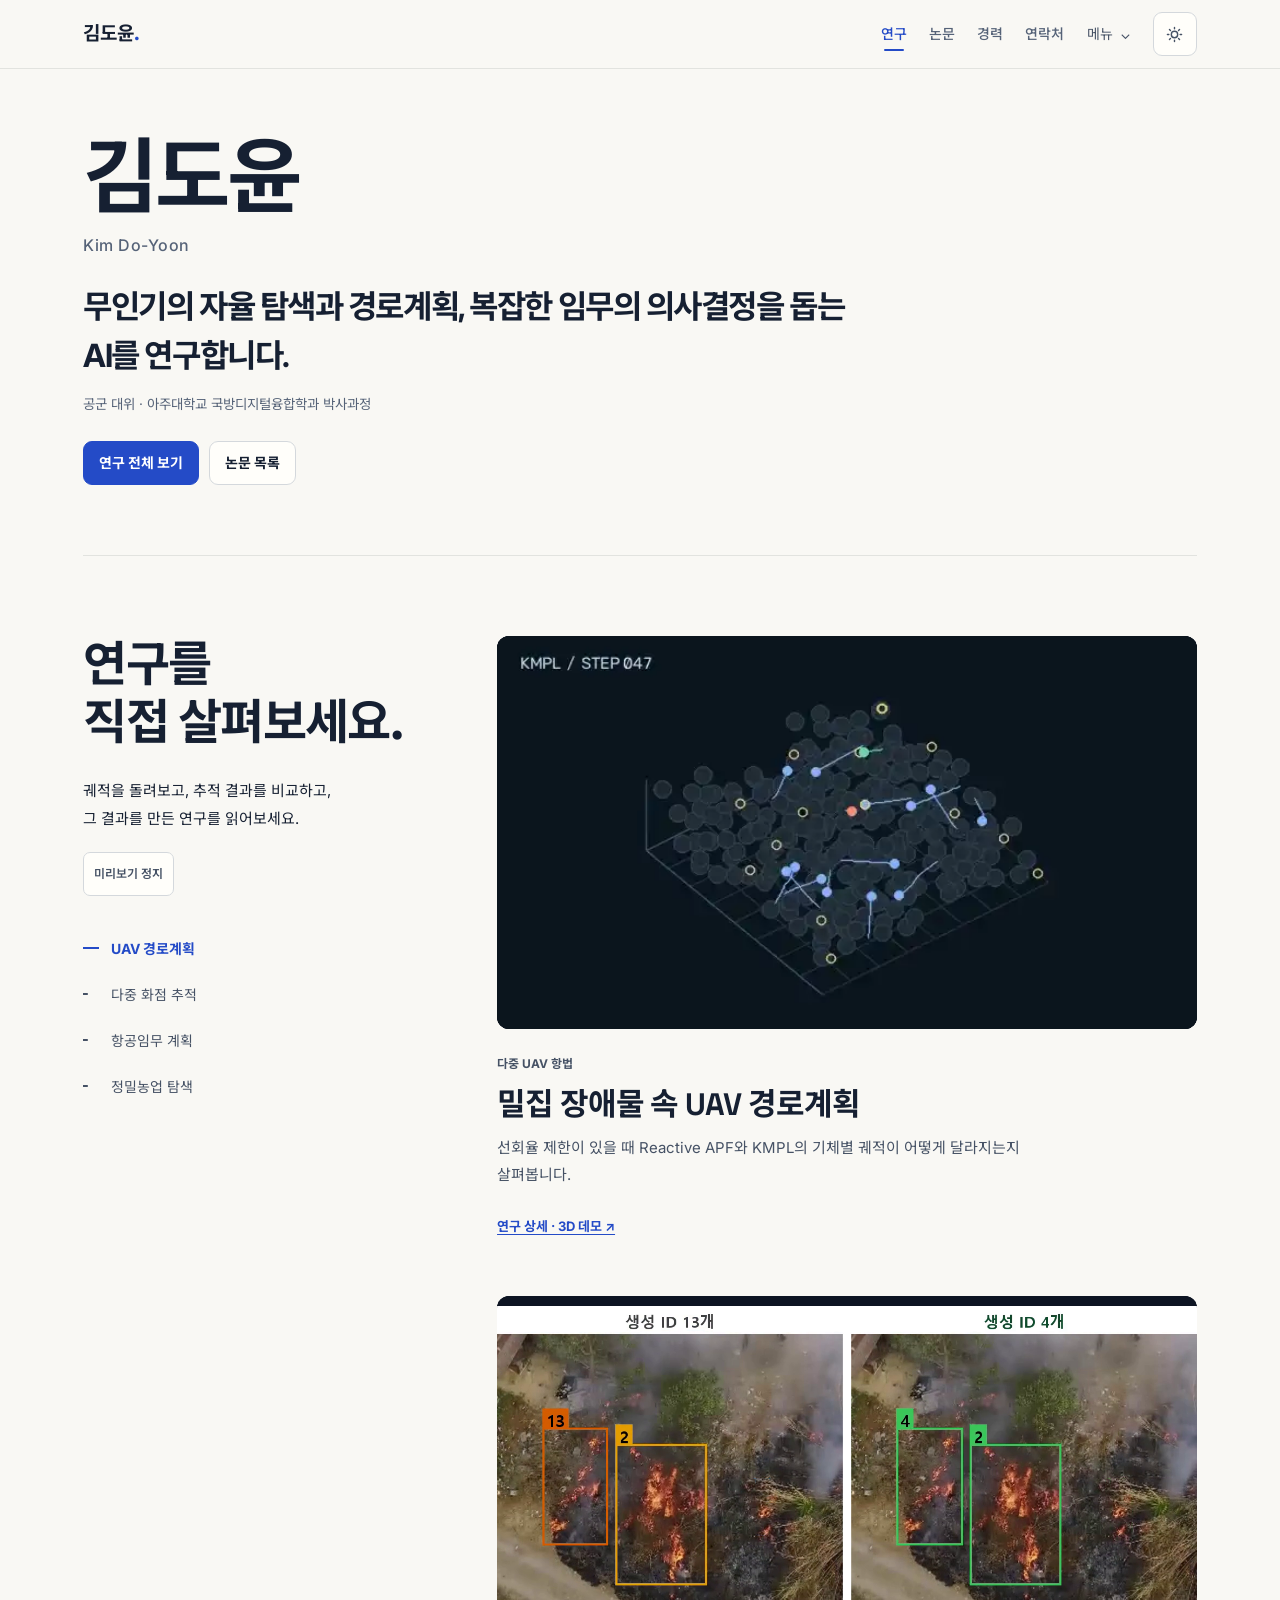
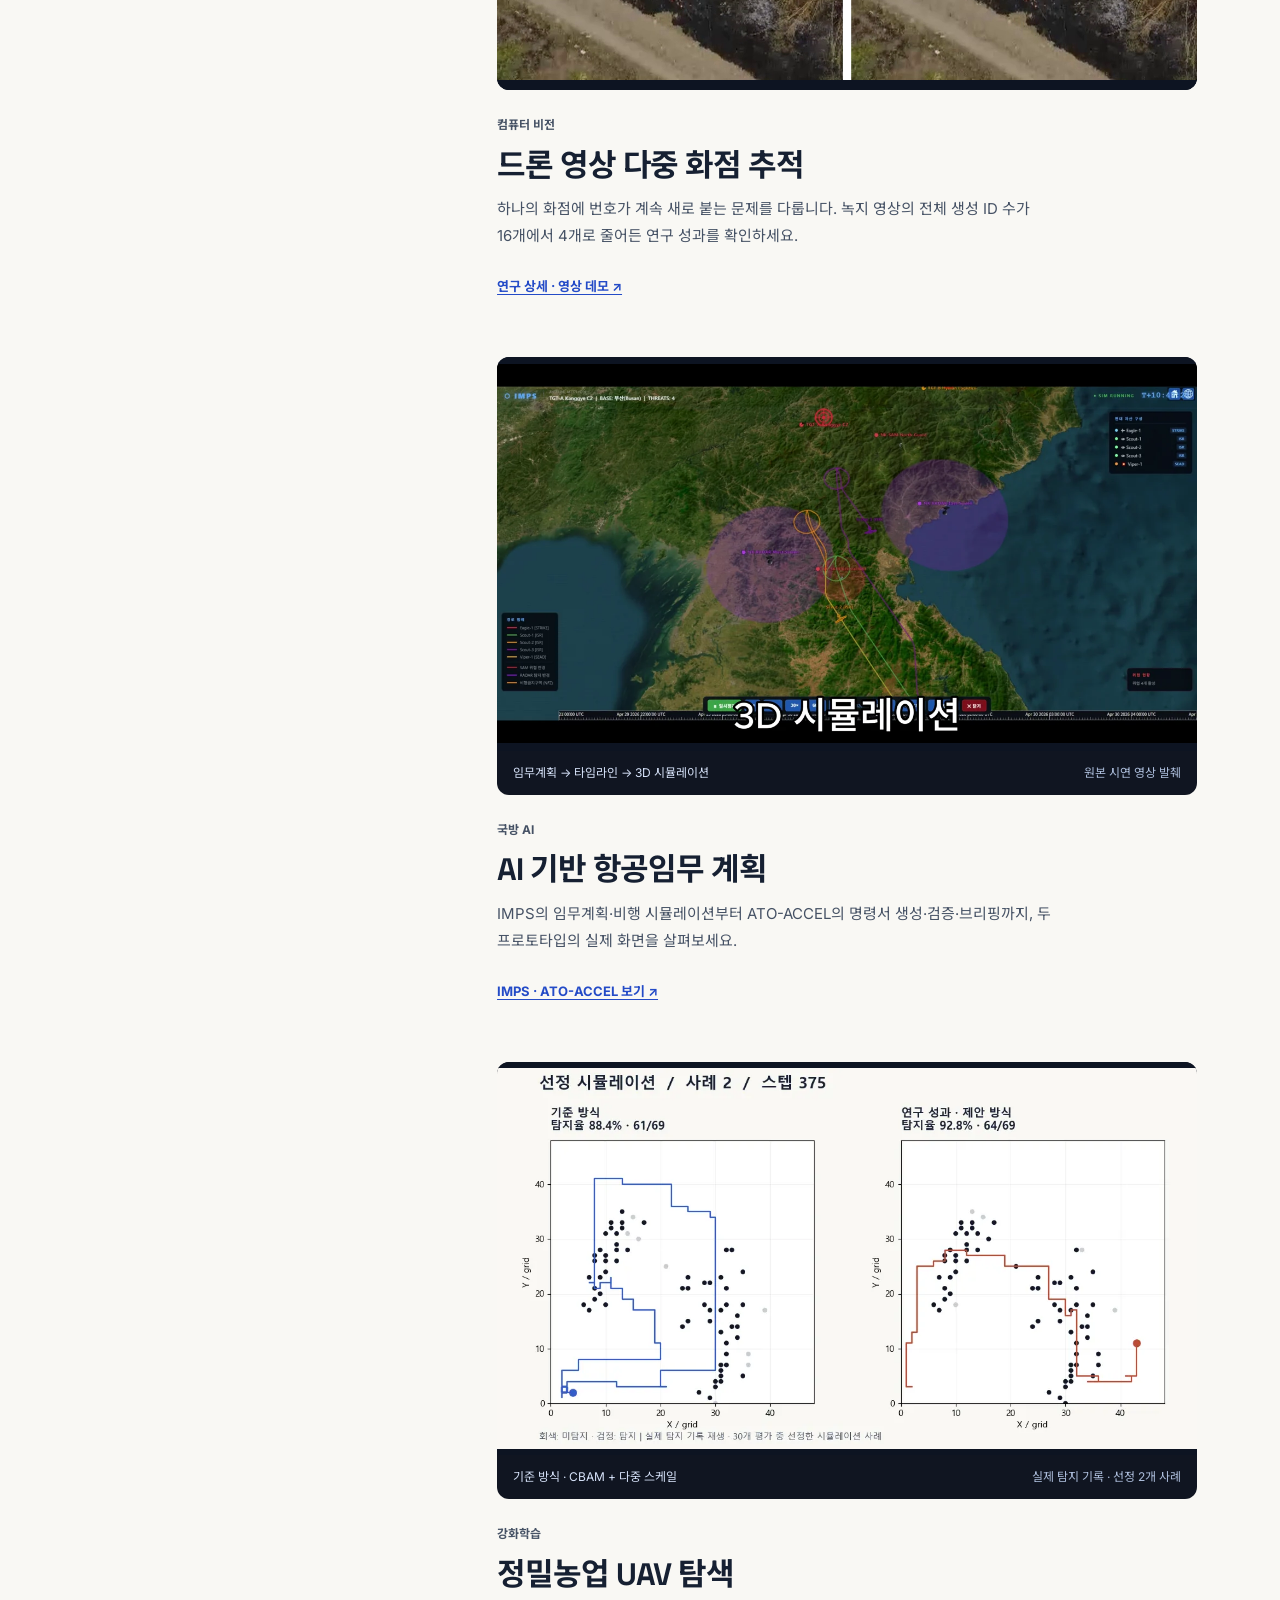
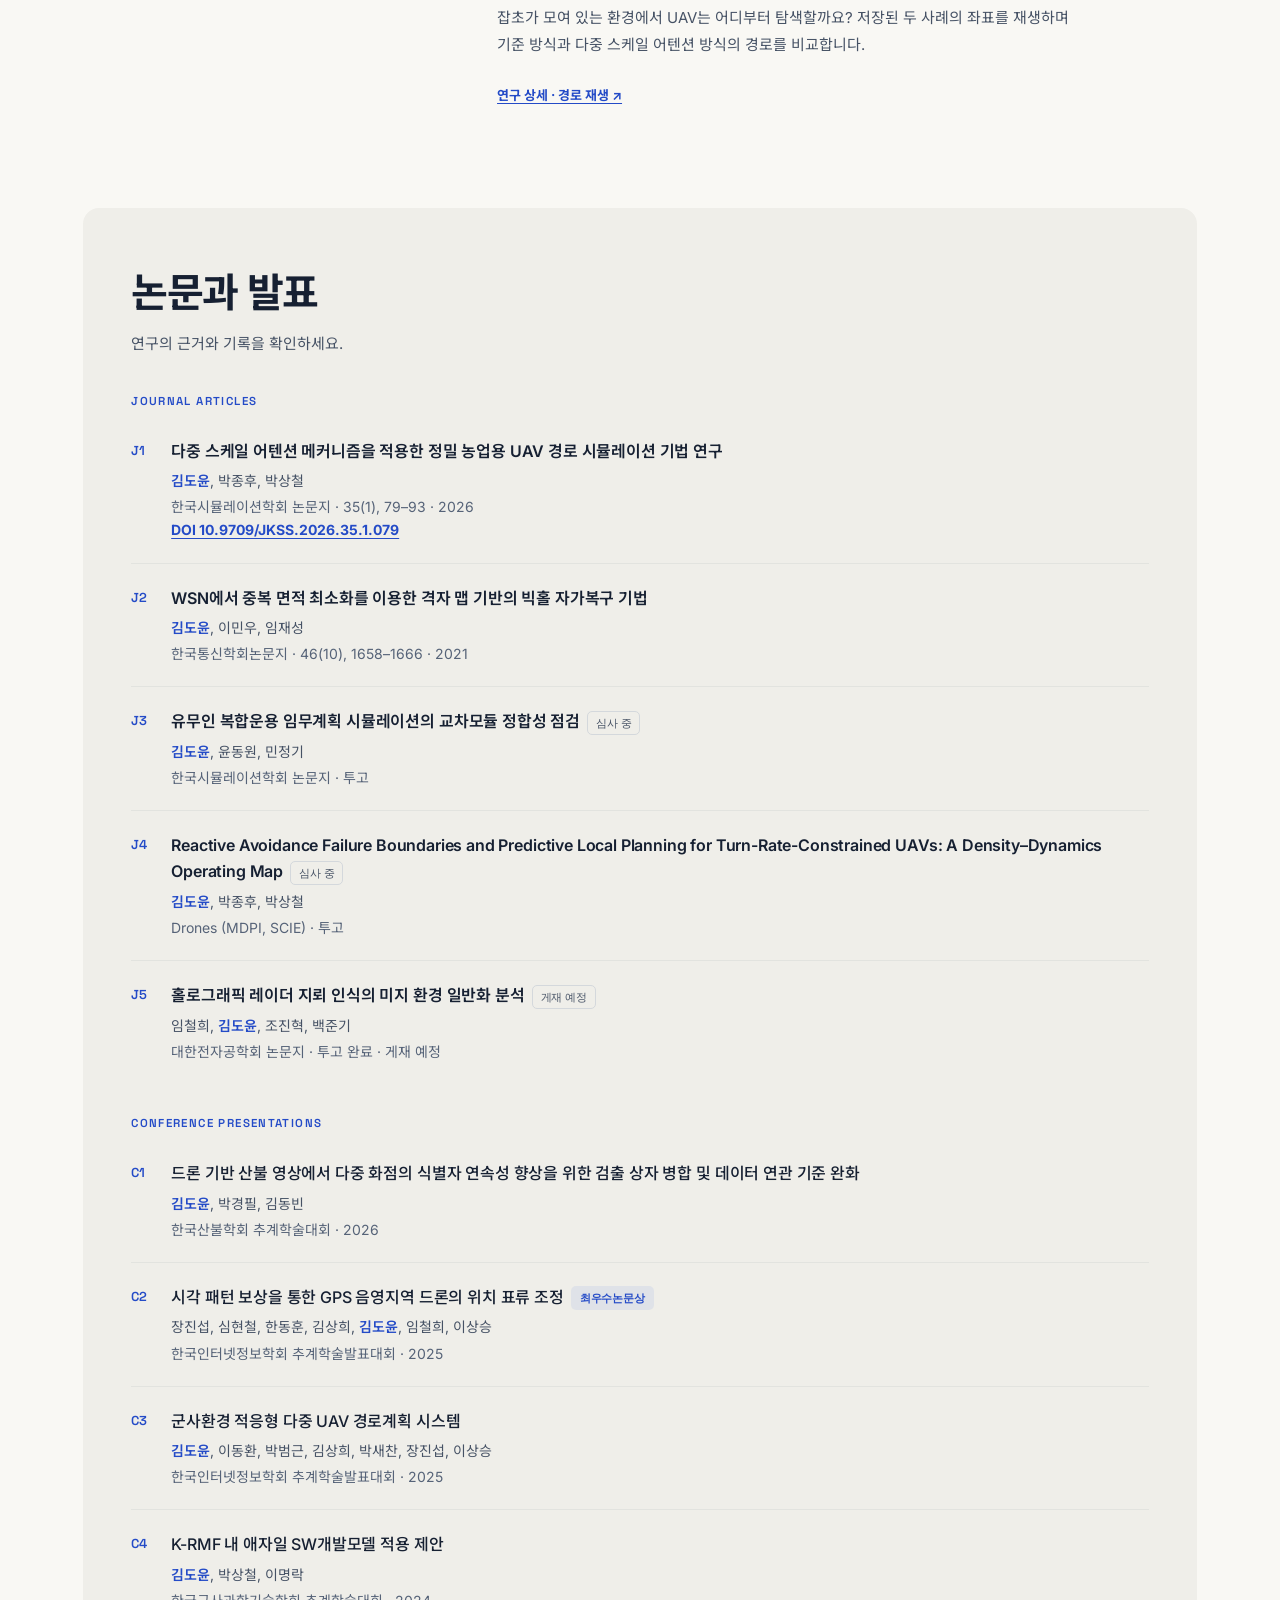
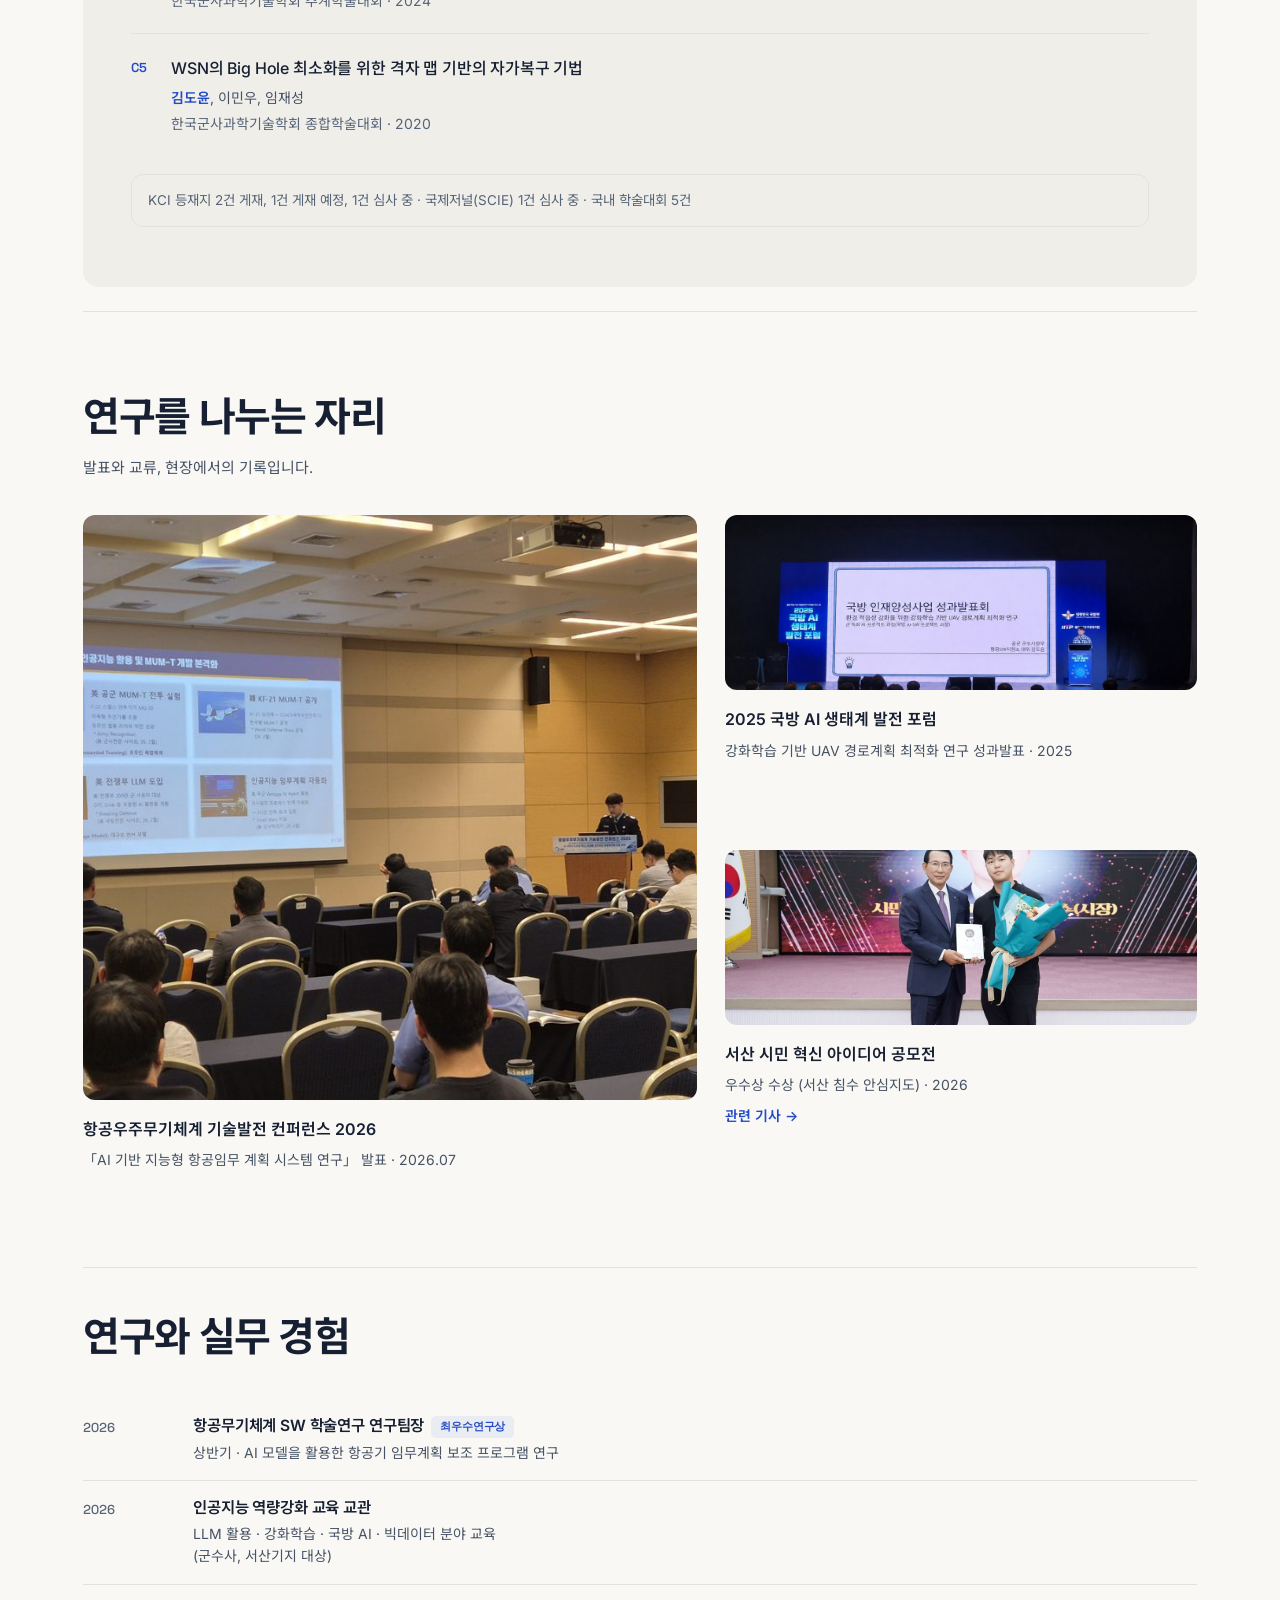
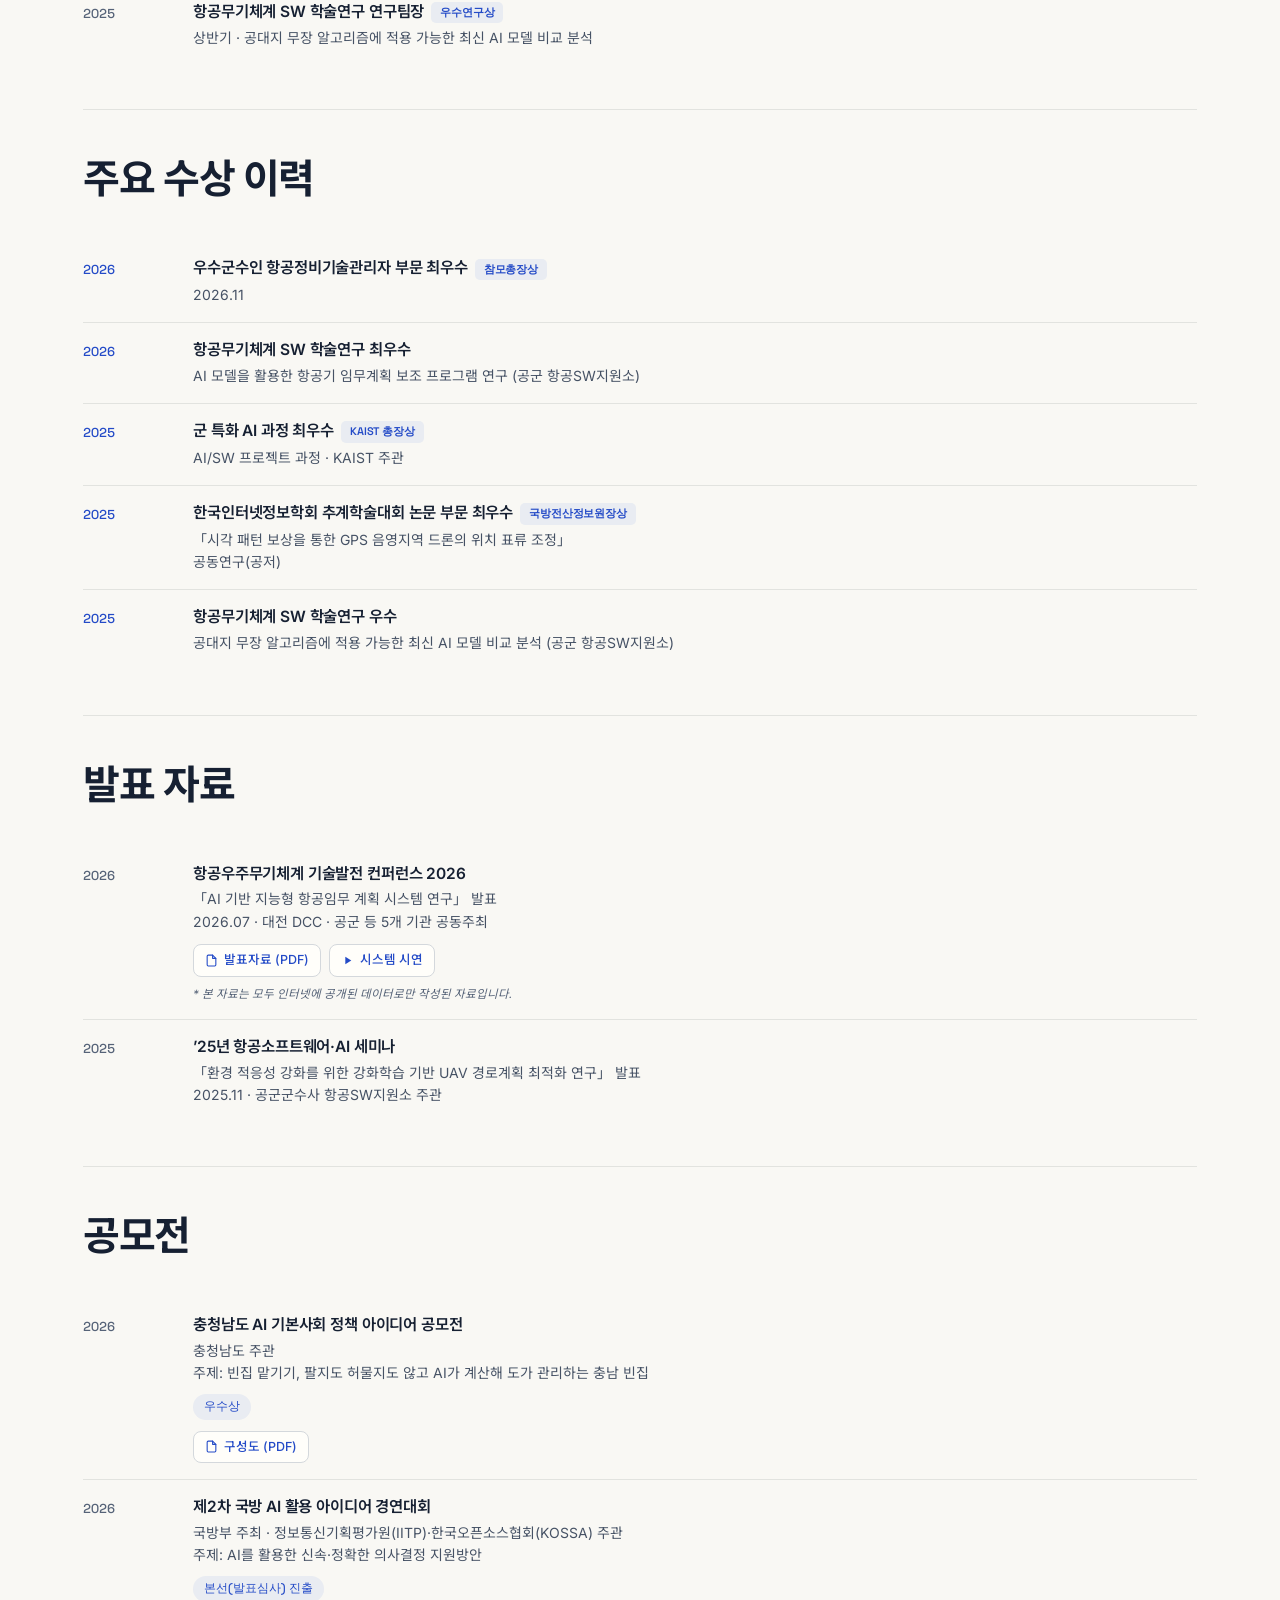
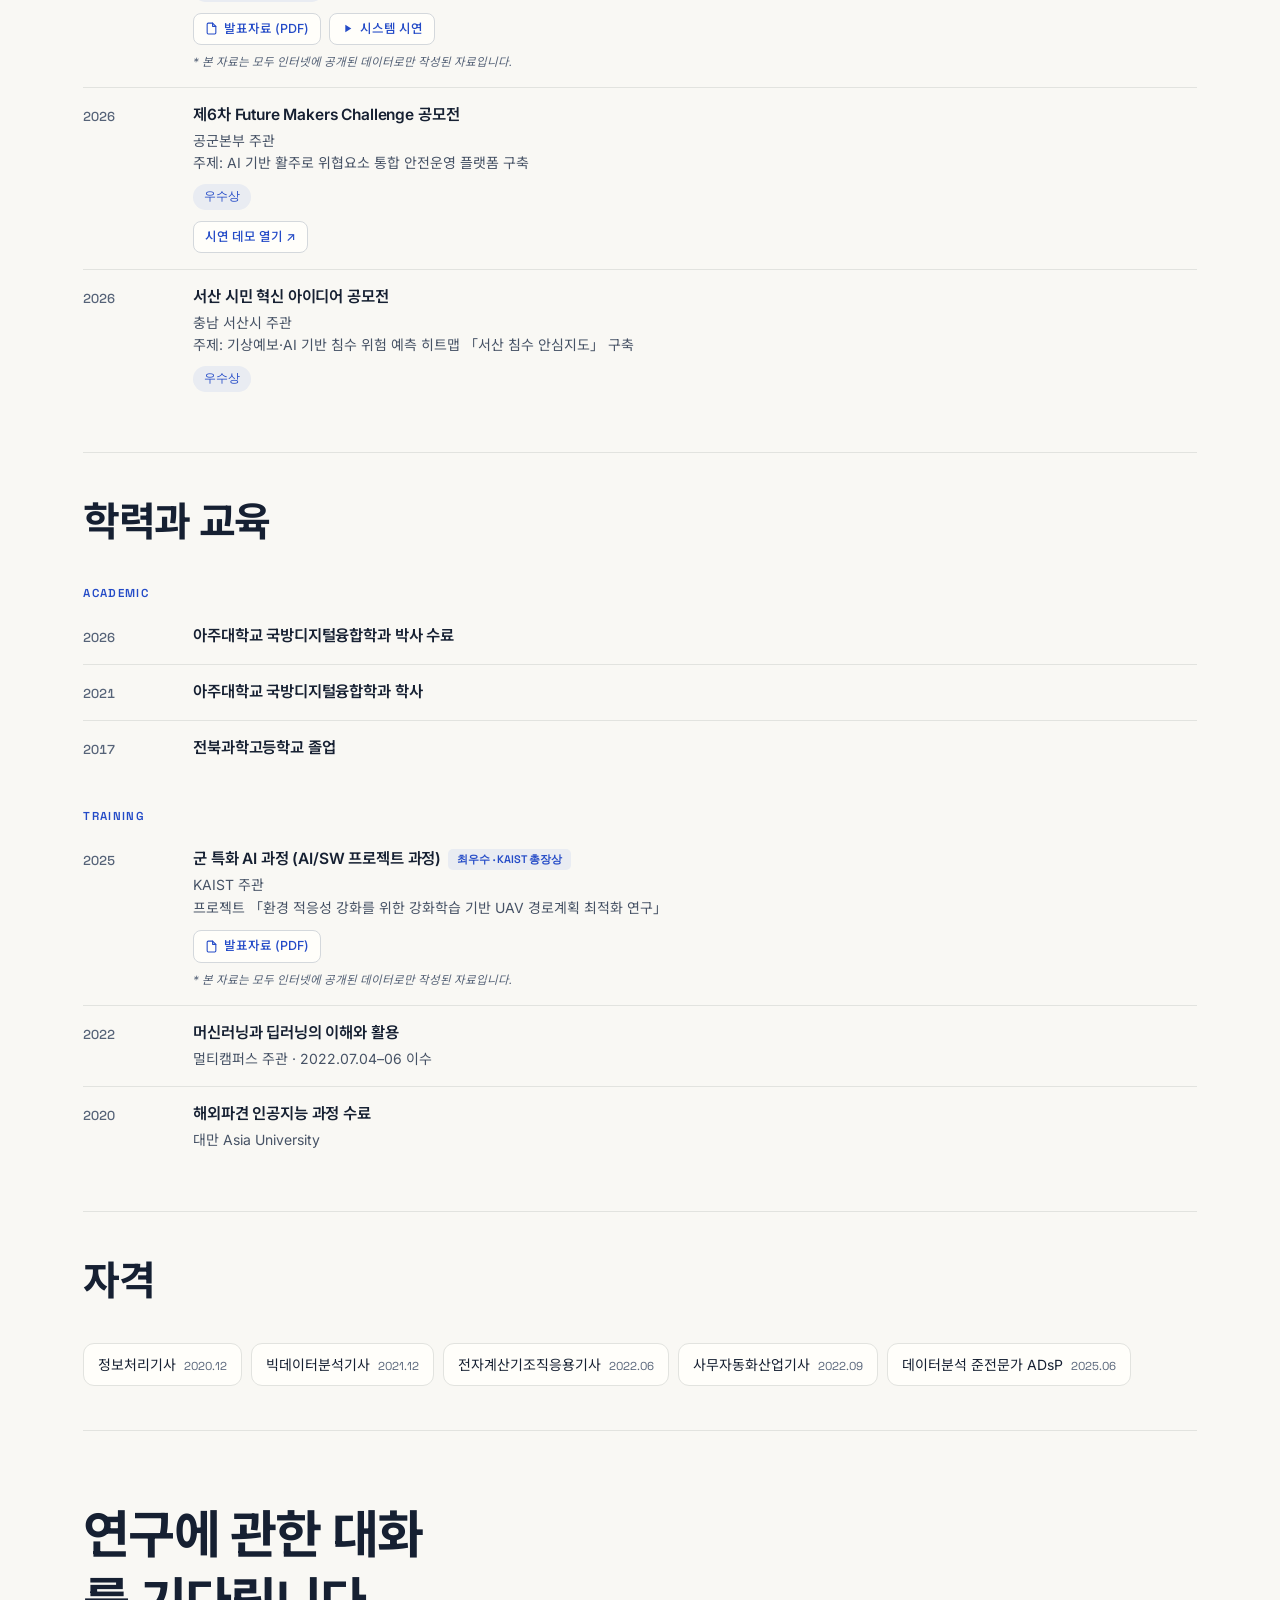
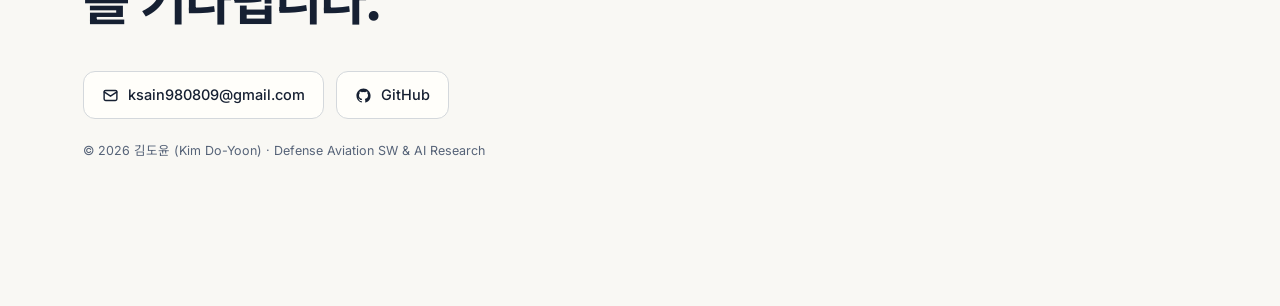
==== commit 748f4fcd: "Keep research previews moving when mobile video autoplay is blocked" ====
--- a/index.html
+++ b/index.html
@@ -336,7 +336,7 @@
     .preview-card:hover{transform:none;}
   }
 </style>
-<link rel="stylesheet" href="assets/research/portfolio-flow.css">
+<link rel="stylesheet" href="assets/research/portfolio-flow.css?v=autoplay3">
 </head>
 <body>
 <a class="skip-link" href="#main-content">본문으로 건너뛰기</a>
@@ -388,22 +388,22 @@
   <section id="research">
     <div class="section-head"><h2>연구를 <br>직접 살펴보세요.</h2><p>궤적을 돌려보고, 추적 결과를 비교하고, 그 결과를 만든 연구를 읽어보세요.</p><button class="motion-toggle research-motion-toggle" type="button" data-motion-toggle hidden>미리보기 정지</button></div>
     <div class="research-grid">
-      <article class="research-entry"><video class="motion-cover research-visual" data-src="assets/research/kmpl-cover.mp4" poster="assets/research/kmpl-cover.webp" preload="none" muted loop playsinline aria-hidden="true"></video><div class="research-copy">
+      <article class="research-entry"><video class="motion-cover research-visual" data-src="assets/research/kmpl-cover.mp4" data-animated="assets/research/kmpl-cover-animated.webp" poster="assets/research/kmpl-cover.webp" preload="metadata" autoplay muted loop playsinline webkit-playsinline aria-hidden="true"></video><div class="research-copy">
         <span class="research-kind">다중 UAV 항법</span><h3>밀집 장애물 속 UAV 경로계획</h3>
         <p>선회율 제한이 있을 때 Reactive APF와 KMPL의 기체별 궤적이 어떻게 달라지는지 살펴봅니다.</p>
         <div class="work-links"><a href="kmpl-3d.html">연구 상세 · 3D 데모 ↗</a></div>
       </div></article>
-      <article class="research-entry"><video class="motion-cover research-visual" data-src="assets/research/wildfire-talk-cover.mp4" poster="assets/research/wildfire-talk-demo.webp" preload="none" muted loop playsinline aria-hidden="true"></video><div class="research-copy">
+      <article class="research-entry"><video class="motion-cover research-visual" data-src="assets/research/wildfire-talk-cover.mp4" data-animated="assets/research/wildfire-talk-cover-animated.webp" poster="assets/research/wildfire-talk-demo.webp" preload="metadata" autoplay muted loop playsinline webkit-playsinline aria-hidden="true"></video><div class="research-copy">
         <span class="research-kind">컴퓨터 비전</span><h3>드론 영상 다중 화점 추적</h3>
         <p>하나의 화점에 번호가 계속 새로 붙는 문제를 다룹니다. 녹지 영상의 전체 생성 ID 수가 16개에서 4개로 줄어든 연구 성과를 확인하세요.</p>
         <div class="work-links"><a href="wildfire-tracks.html">연구 상세 · 영상 데모 ↗</a></div>
       </div></article>
-      <article class="research-entry"><div class="research-film"><video class="motion-cover research-visual" data-src="assets/research/imps-cover.mp4" poster="assets/research/imps-cover.webp" preload="none" muted loop playsinline aria-hidden="true"></video><div class="film-caption"><span>임무계획 → 타임라인 → 3D 시뮬레이션</span><span>원본 시연 영상 발췌</span></div></div><div class="research-copy">
+      <article class="research-entry"><div class="research-film"><video class="motion-cover research-visual" data-src="assets/research/imps-cover.mp4" data-animated="assets/research/imps-cover-animated.webp" poster="assets/research/imps-cover.webp" preload="metadata" autoplay muted loop playsinline webkit-playsinline aria-hidden="true"></video><div class="film-caption"><span>임무계획 → 타임라인 → 3D 시뮬레이션</span><span>원본 시연 영상 발췌</span></div></div><div class="research-copy">
         <span class="research-kind">국방 AI</span><h3>AI 기반 항공임무 계획</h3>
         <p>IMPS의 임무계획·비행 시뮬레이션부터 ATO-ACCEL의 명령서 생성·검증·브리핑까지, 두 프로토타입의 실제 화면을 살펴보세요.</p>
         <div class="work-links"><a href="imps-record.html">IMPS · ATO-ACCEL 보기 ↗</a></div>
       </div></article>
-      <article class="research-entry"><div class="research-film"><video class="motion-cover research-visual" data-src="assets/research/agriculture-cover.mp4" poster="assets/research/agriculture-cover.webp" preload="none" muted loop playsinline aria-hidden="true"></video><div class="film-caption"><span>기준 방식 · CBAM + 다중 스케일</span><span>실제 탐지 기록 · 선정 2개 사례</span></div></div><div class="research-copy">
+      <article class="research-entry"><div class="research-film"><video class="motion-cover research-visual" data-src="assets/research/agriculture-cover.mp4" data-animated="assets/research/agriculture-cover-animated.webp" poster="assets/research/agriculture-cover.webp" preload="metadata" autoplay muted loop playsinline webkit-playsinline aria-hidden="true"></video><div class="film-caption"><span>기준 방식 · CBAM + 다중 스케일</span><span>실제 탐지 기록 · 선정 2개 사례</span></div></div><div class="research-copy">
         <span class="research-kind">강화학습</span><h3>정밀농업 UAV 탐색</h3>
         <p>잡초가 모여 있는 환경에서 UAV는 어디부터 탐색할까요? 저장된 두 사례의 좌표를 재생하며 기준 방식과 다중 스케일 어텐션 방식의 경로를 비교합니다.</p>
         <div class="work-links"><a href="agriculture-paths.html">연구 상세 · 경로 재생 ↗</a></div>
@@ -592,7 +592,7 @@
   })();
 
 </script>
-<script src="assets/research/motion-covers.js"></script>
+<script src="assets/research/motion-covers.js?v=autoplay3"></script>
 <script src="assets/research/portfolio-flow.js"></script>
 </body>
 </html>
--- a/assets/research/portfolio-flow.css
+++ b/assets/research/portfolio-flow.css
@@ -89,3 +89,8 @@
 
 /* Research media lives once, within the research section. */
 .hero-in{grid-template-columns:minmax(0,1fr)}.hero .bio{max-width:37ch;font-size:clamp(21px,2.5vw,32px)}.hero{padding-block:65px 70px}.research-entry>video.research-visual{aspect-ratio:16/9;object-fit:contain;background:#0d1422}
+
+.motion-frame{position:relative;width:100%;aspect-ratio:16/9;overflow:hidden;border-radius:12px;background:#0d1422}
+.motion-frame>video.research-visual{display:block;width:100%;height:100%;object-fit:contain;background:#0d1422}
+.motion-frame>.motion-fallback{position:absolute;inset:0;width:100%;height:100%;object-fit:contain;background:#0d1422;border-radius:inherit;pointer-events:none}
+.research-film>.motion-frame{border-radius:0}
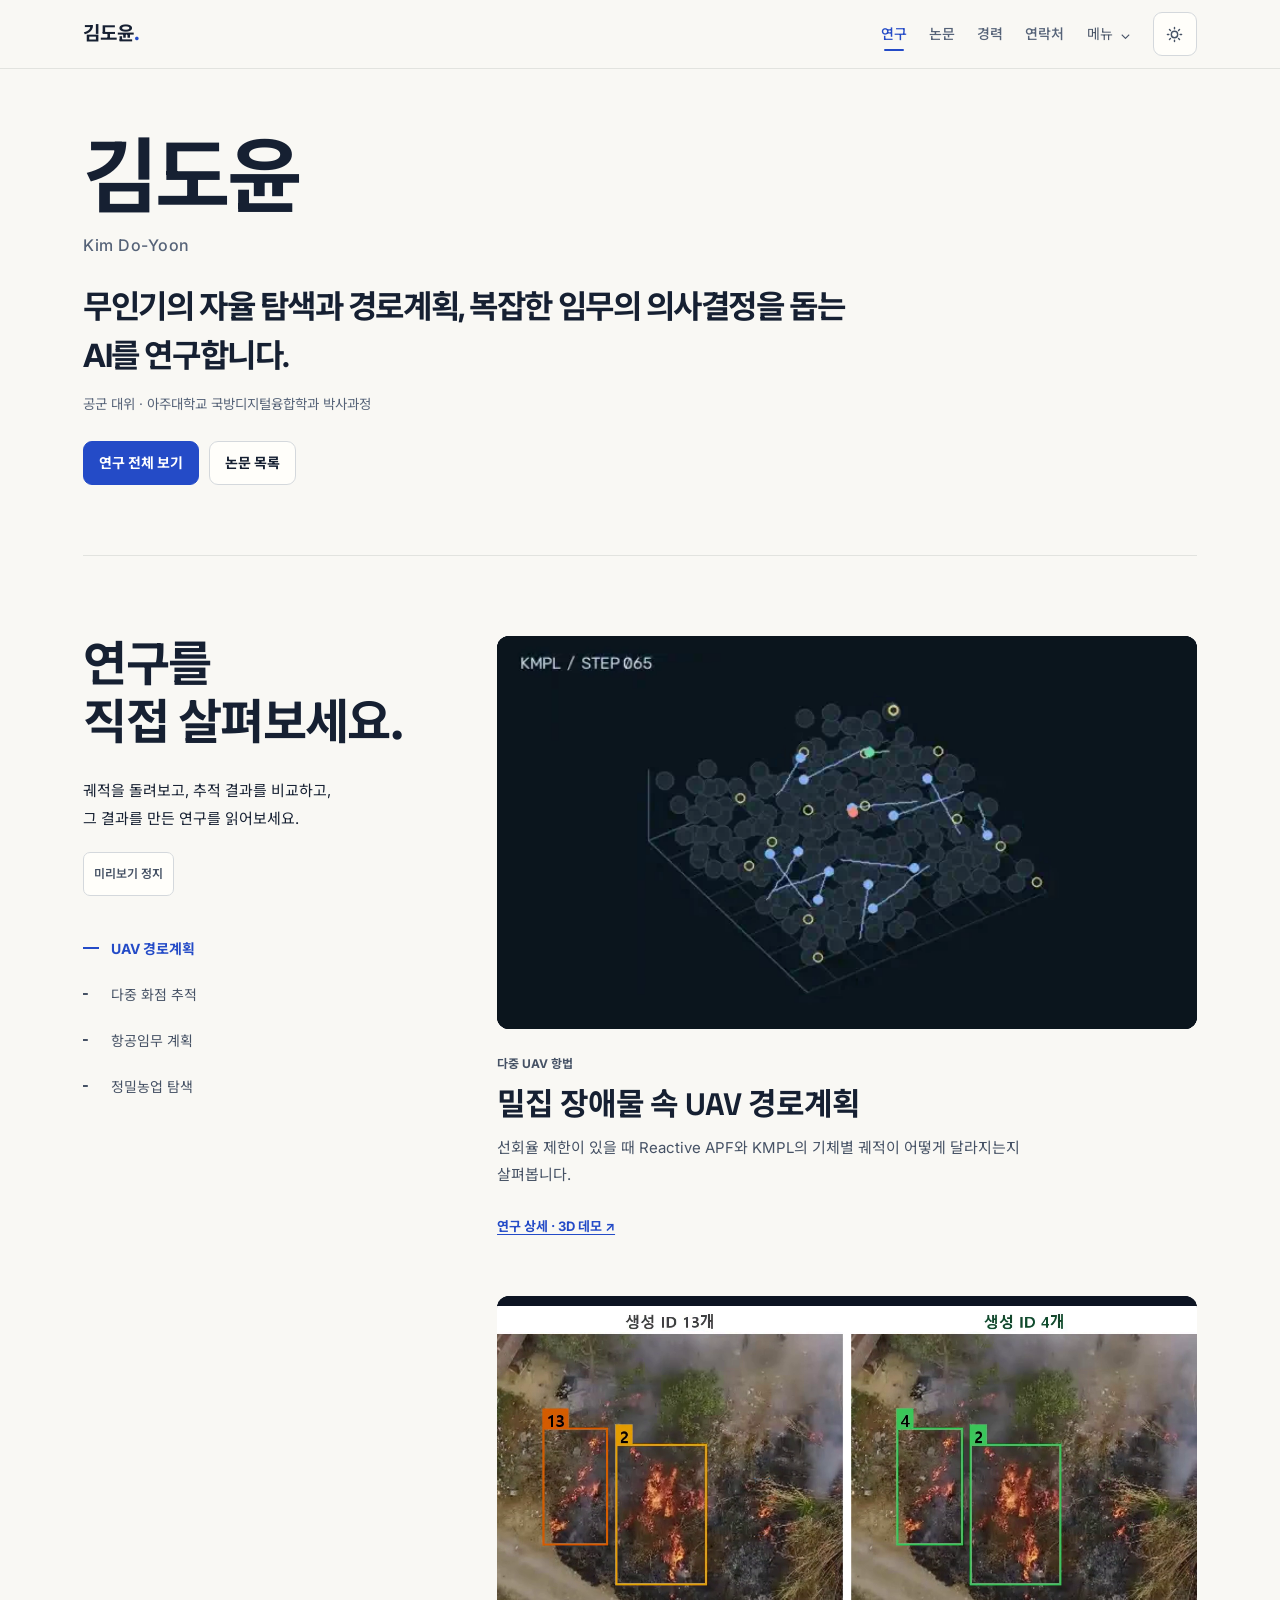
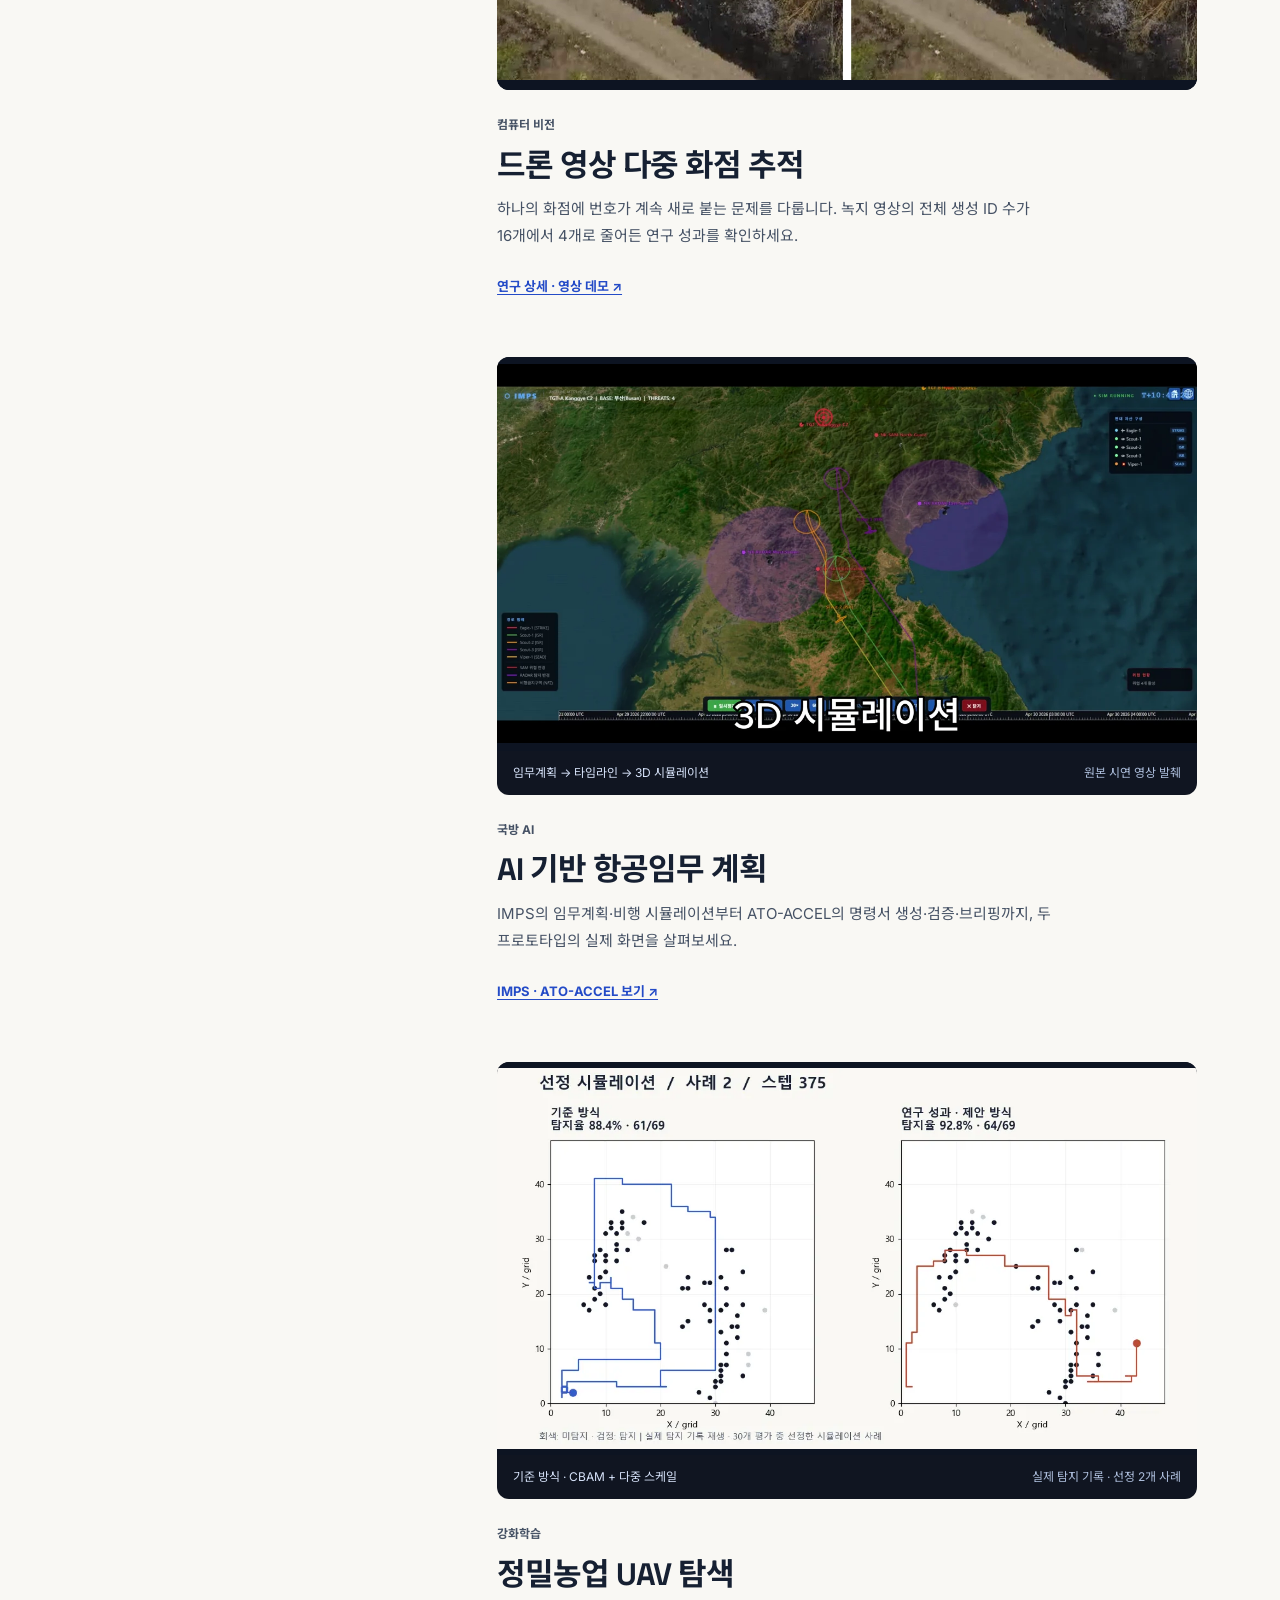
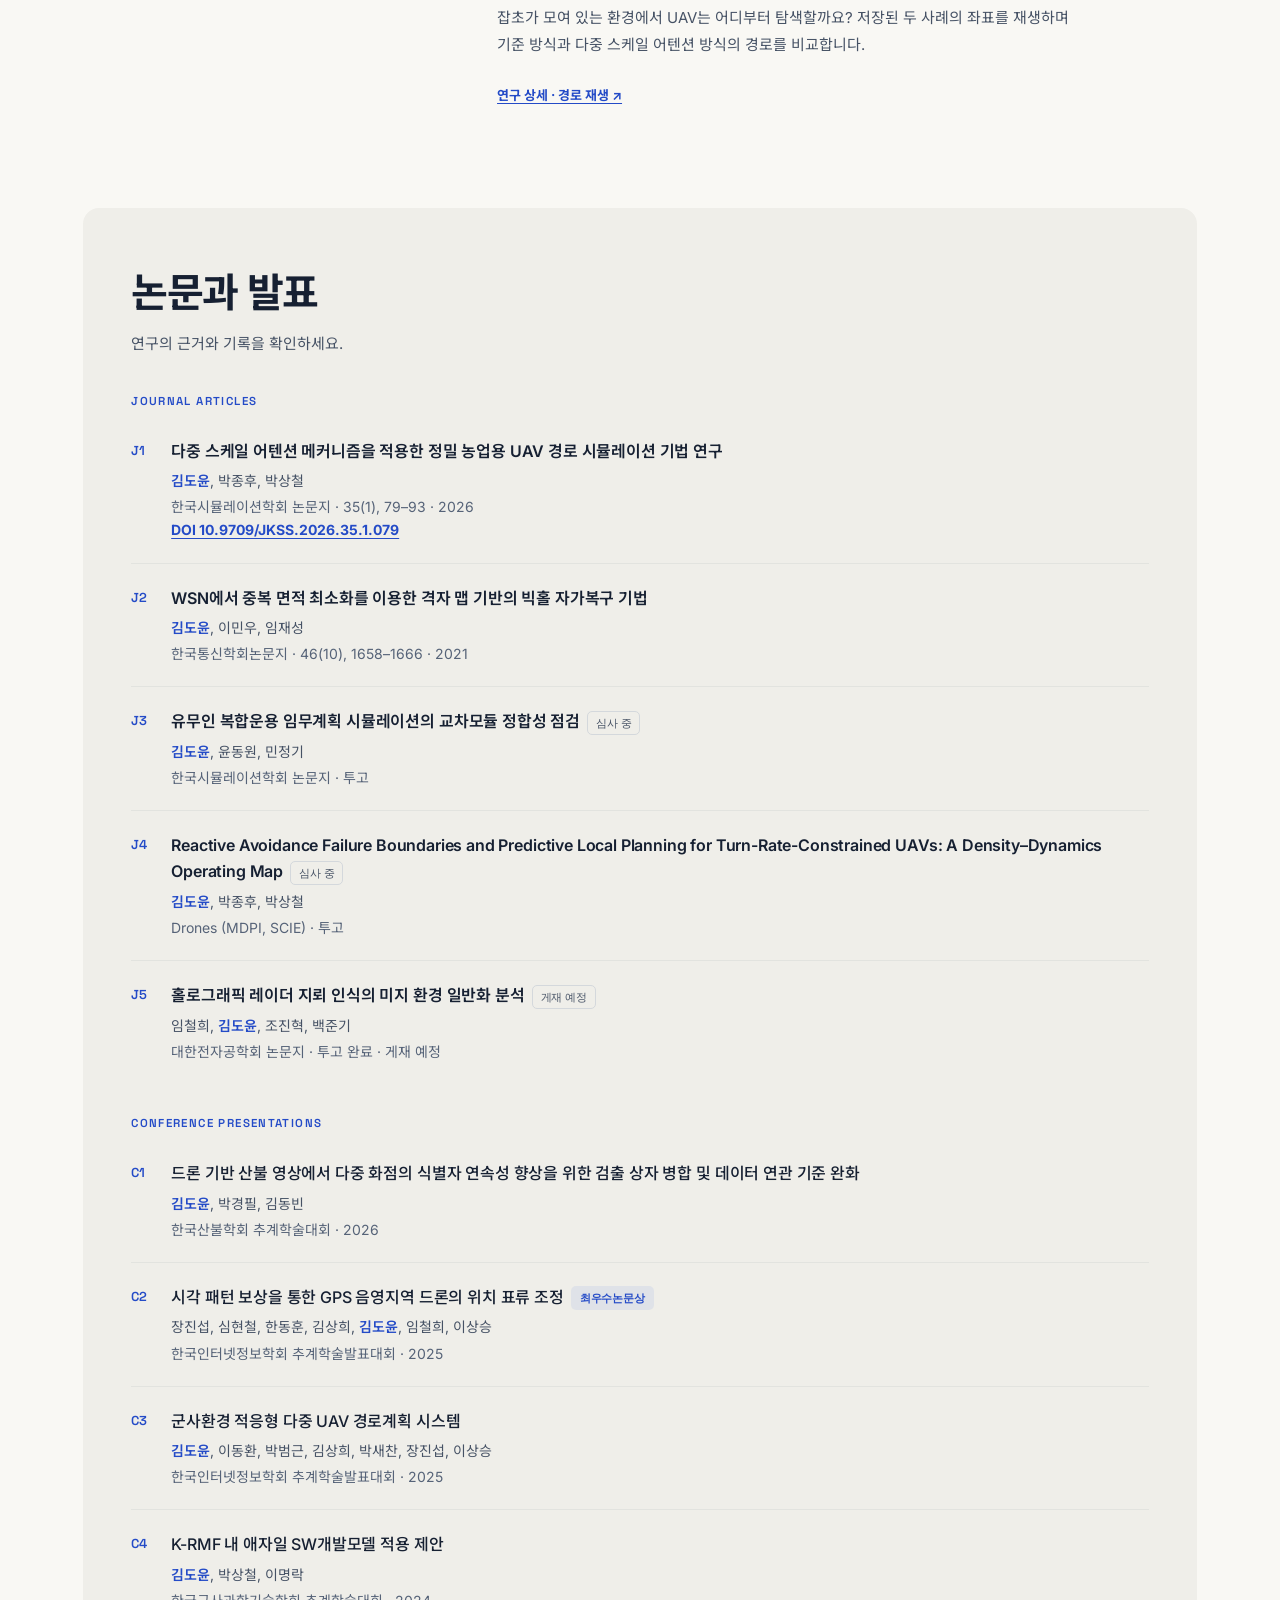
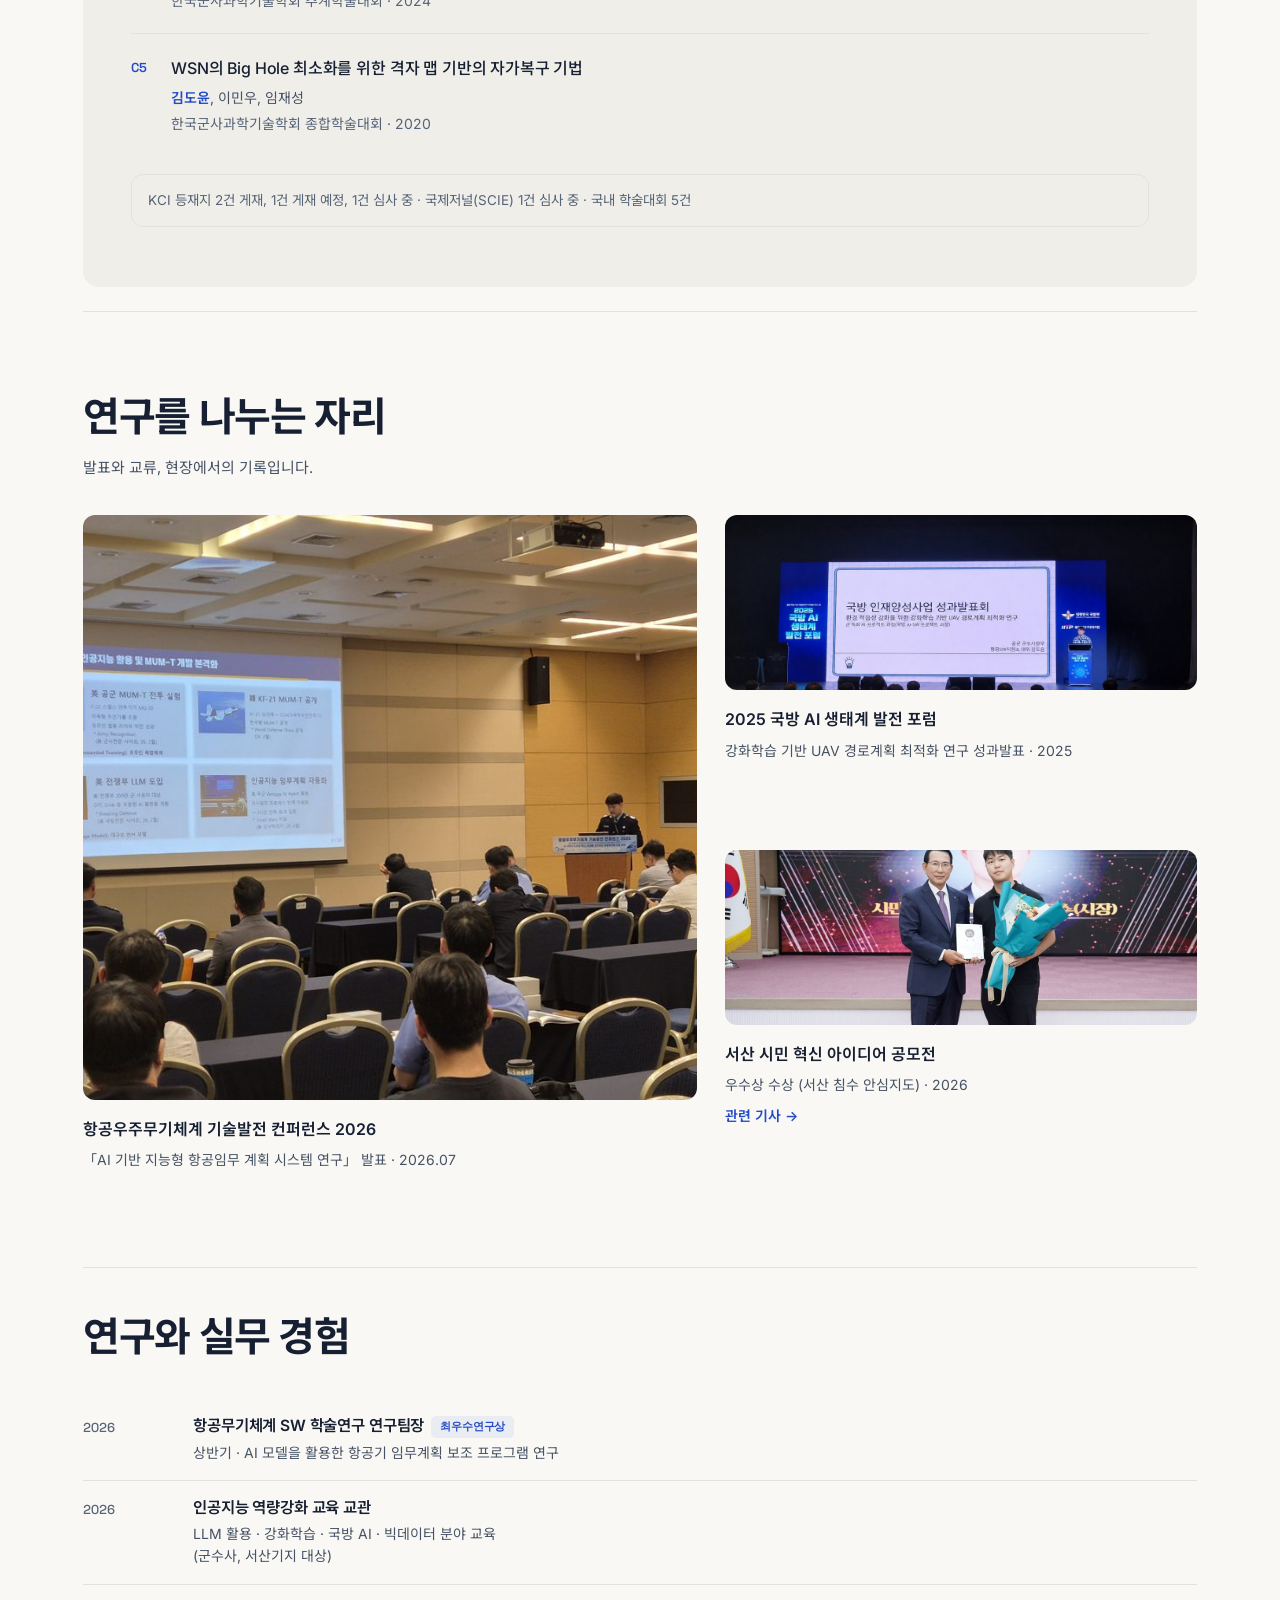
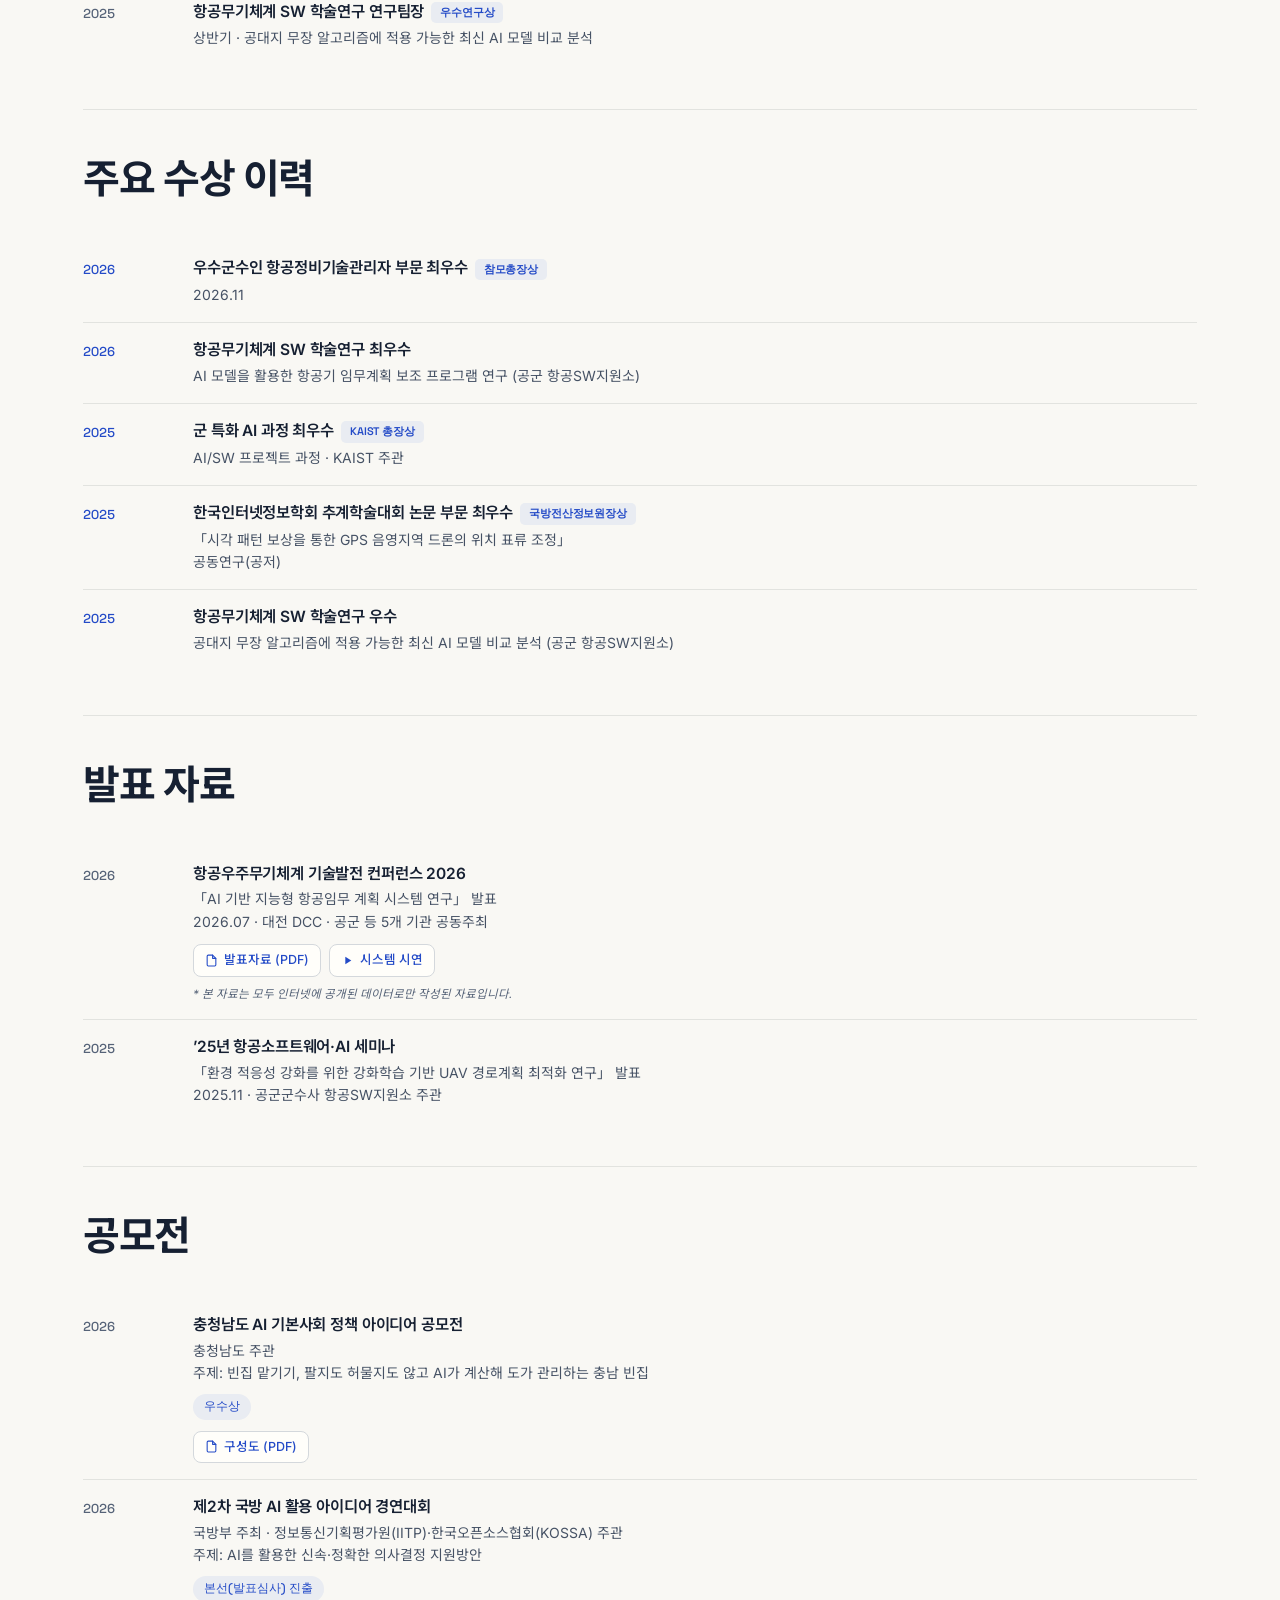
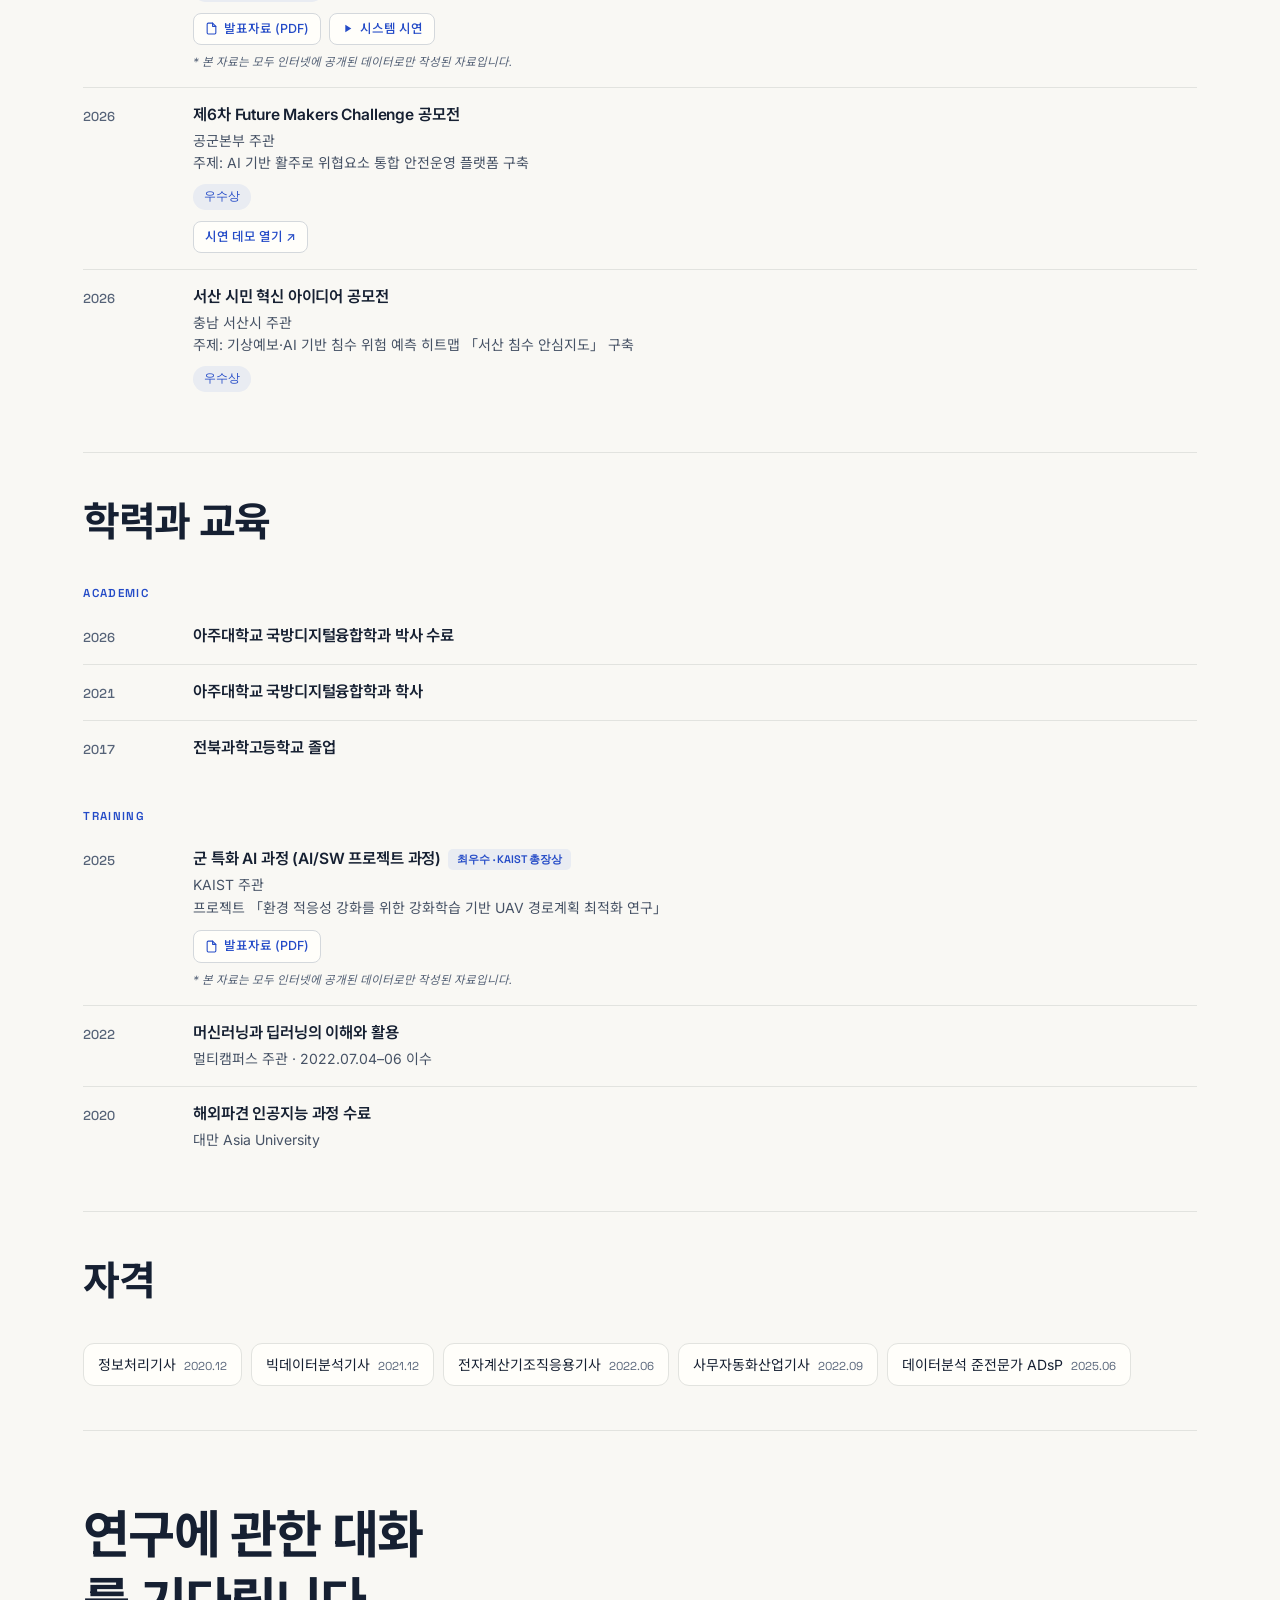
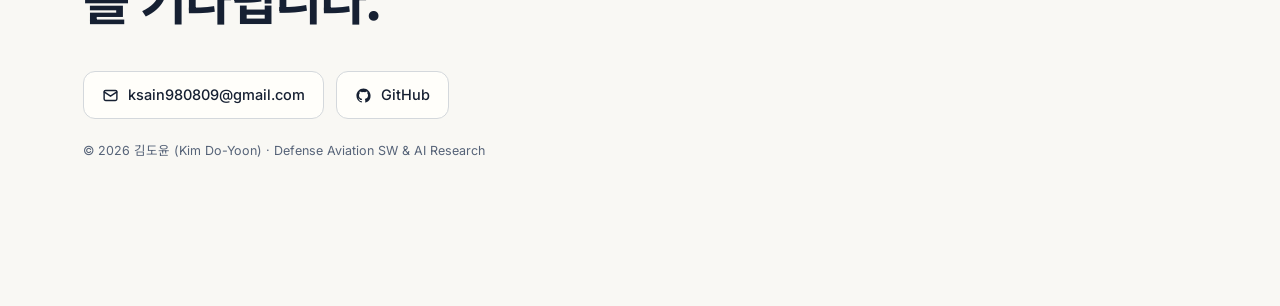
==== commit bdd79aa0: "Render IMPS preview as animation without mobile video playback" ====
--- a/index.html
+++ b/index.html
@@ -398,7 +398,7 @@
         <p>하나의 화점에 번호가 계속 새로 붙는 문제를 다룹니다. 녹지 영상의 전체 생성 ID 수가 16개에서 4개로 줄어든 연구 성과를 확인하세요.</p>
         <div class="work-links"><a href="wildfire-tracks.html">연구 상세 · 영상 데모 ↗</a></div>
       </div></article>
-      <article class="research-entry"><div class="research-film"><video class="motion-cover research-visual" data-src="assets/research/imps-cover.mp4" data-animated="assets/research/imps-cover-animated.webp" poster="assets/research/imps-cover.webp" preload="metadata" autoplay muted loop playsinline webkit-playsinline aria-hidden="true"></video><div class="film-caption"><span>임무계획 → 타임라인 → 3D 시뮬레이션</span><span>원본 시연 영상 발췌</span></div></div><div class="research-copy">
+      <article class="research-entry"><div class="research-film"><video class="motion-cover research-visual" data-preview-image="true" data-src="assets/research/imps-cover.mp4" data-animated="assets/research/imps-cover-animated.webp" poster="assets/research/imps-cover.webp" preload="metadata" autoplay muted loop playsinline webkit-playsinline aria-hidden="true"></video><div class="film-caption"><span>임무계획 → 타임라인 → 3D 시뮬레이션</span><span>원본 시연 영상 발췌</span></div></div><div class="research-copy">
         <span class="research-kind">국방 AI</span><h3>AI 기반 항공임무 계획</h3>
         <p>IMPS의 임무계획·비행 시뮬레이션부터 ATO-ACCEL의 명령서 생성·검증·브리핑까지, 두 프로토타입의 실제 화면을 살펴보세요.</p>
         <div class="work-links"><a href="imps-record.html">IMPS · ATO-ACCEL 보기 ↗</a></div>
@@ -592,7 +592,7 @@
   })();
 
 </script>
-<script src="assets/research/motion-covers.js?v=autoplay3"></script>
+<script src="assets/research/motion-covers.js?v=imps4"></script>
 <script src="assets/research/portfolio-flow.js"></script>
 </body>
 </html>
